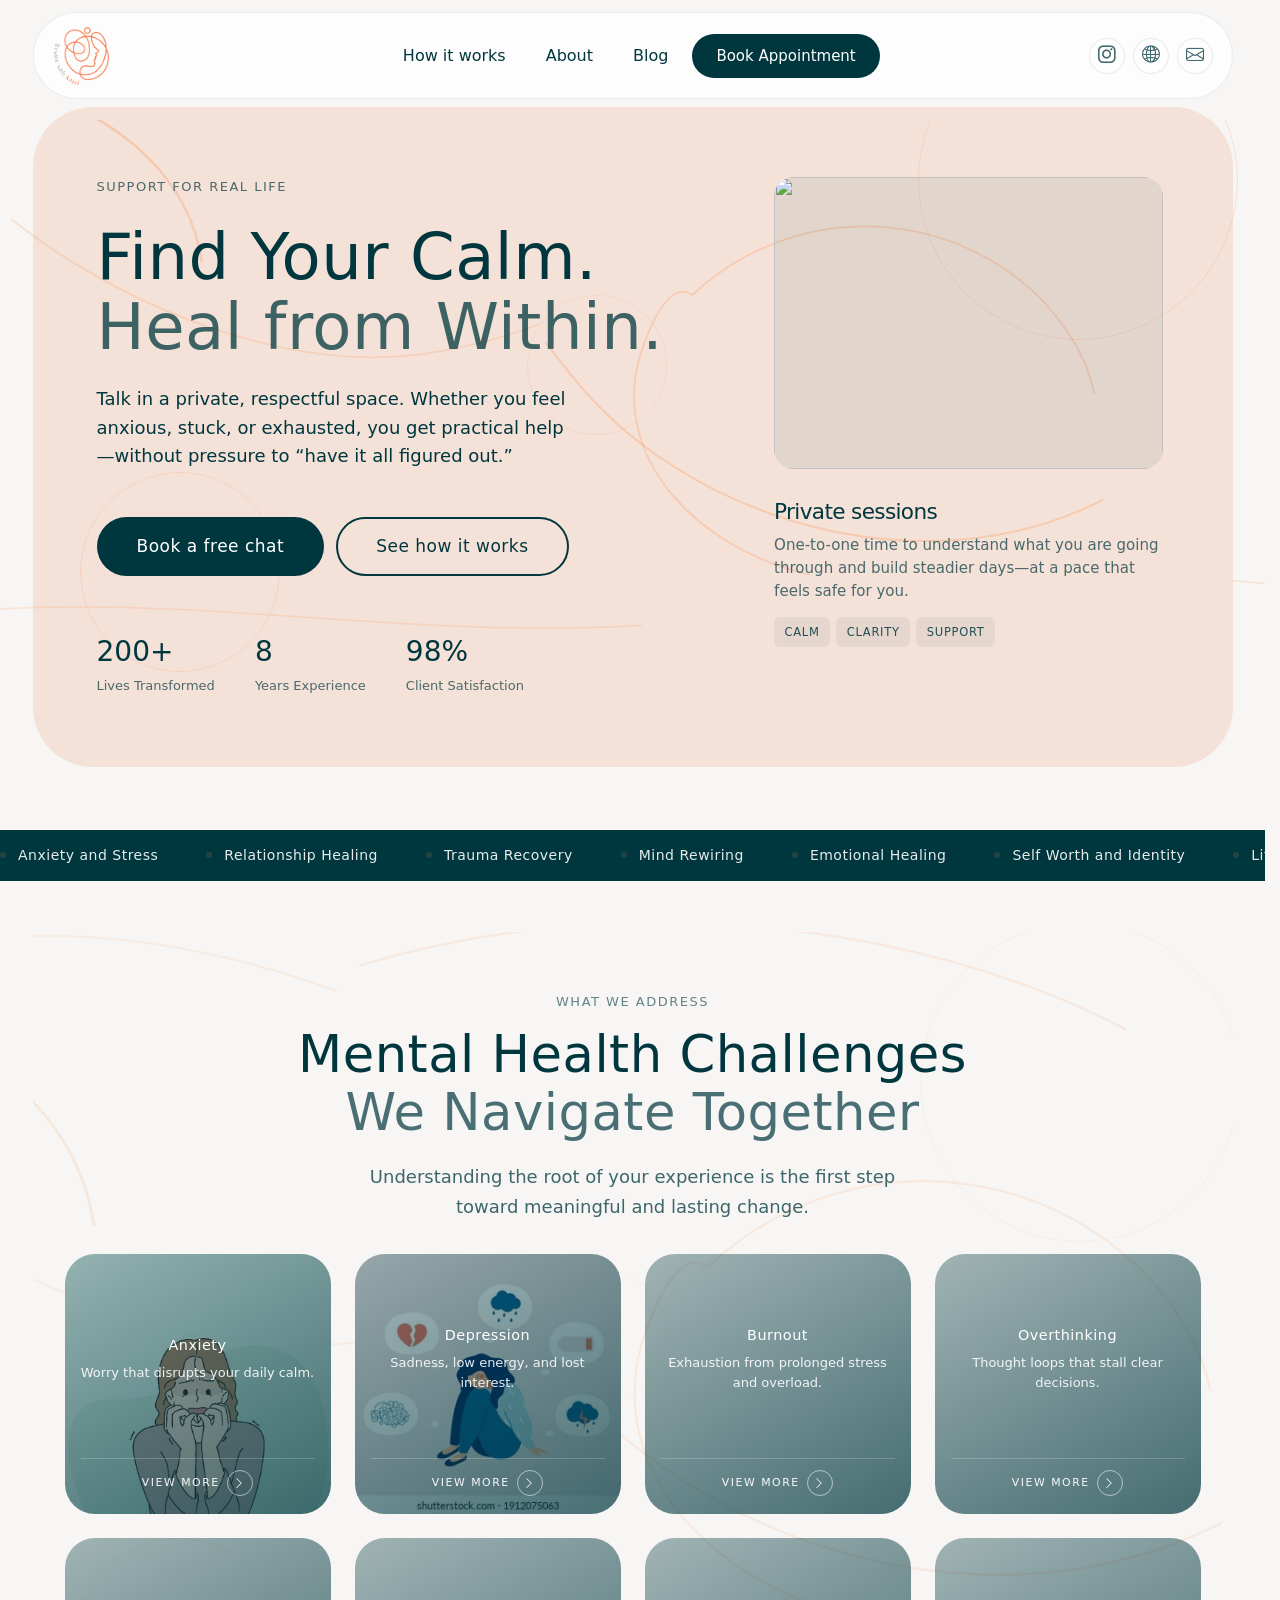
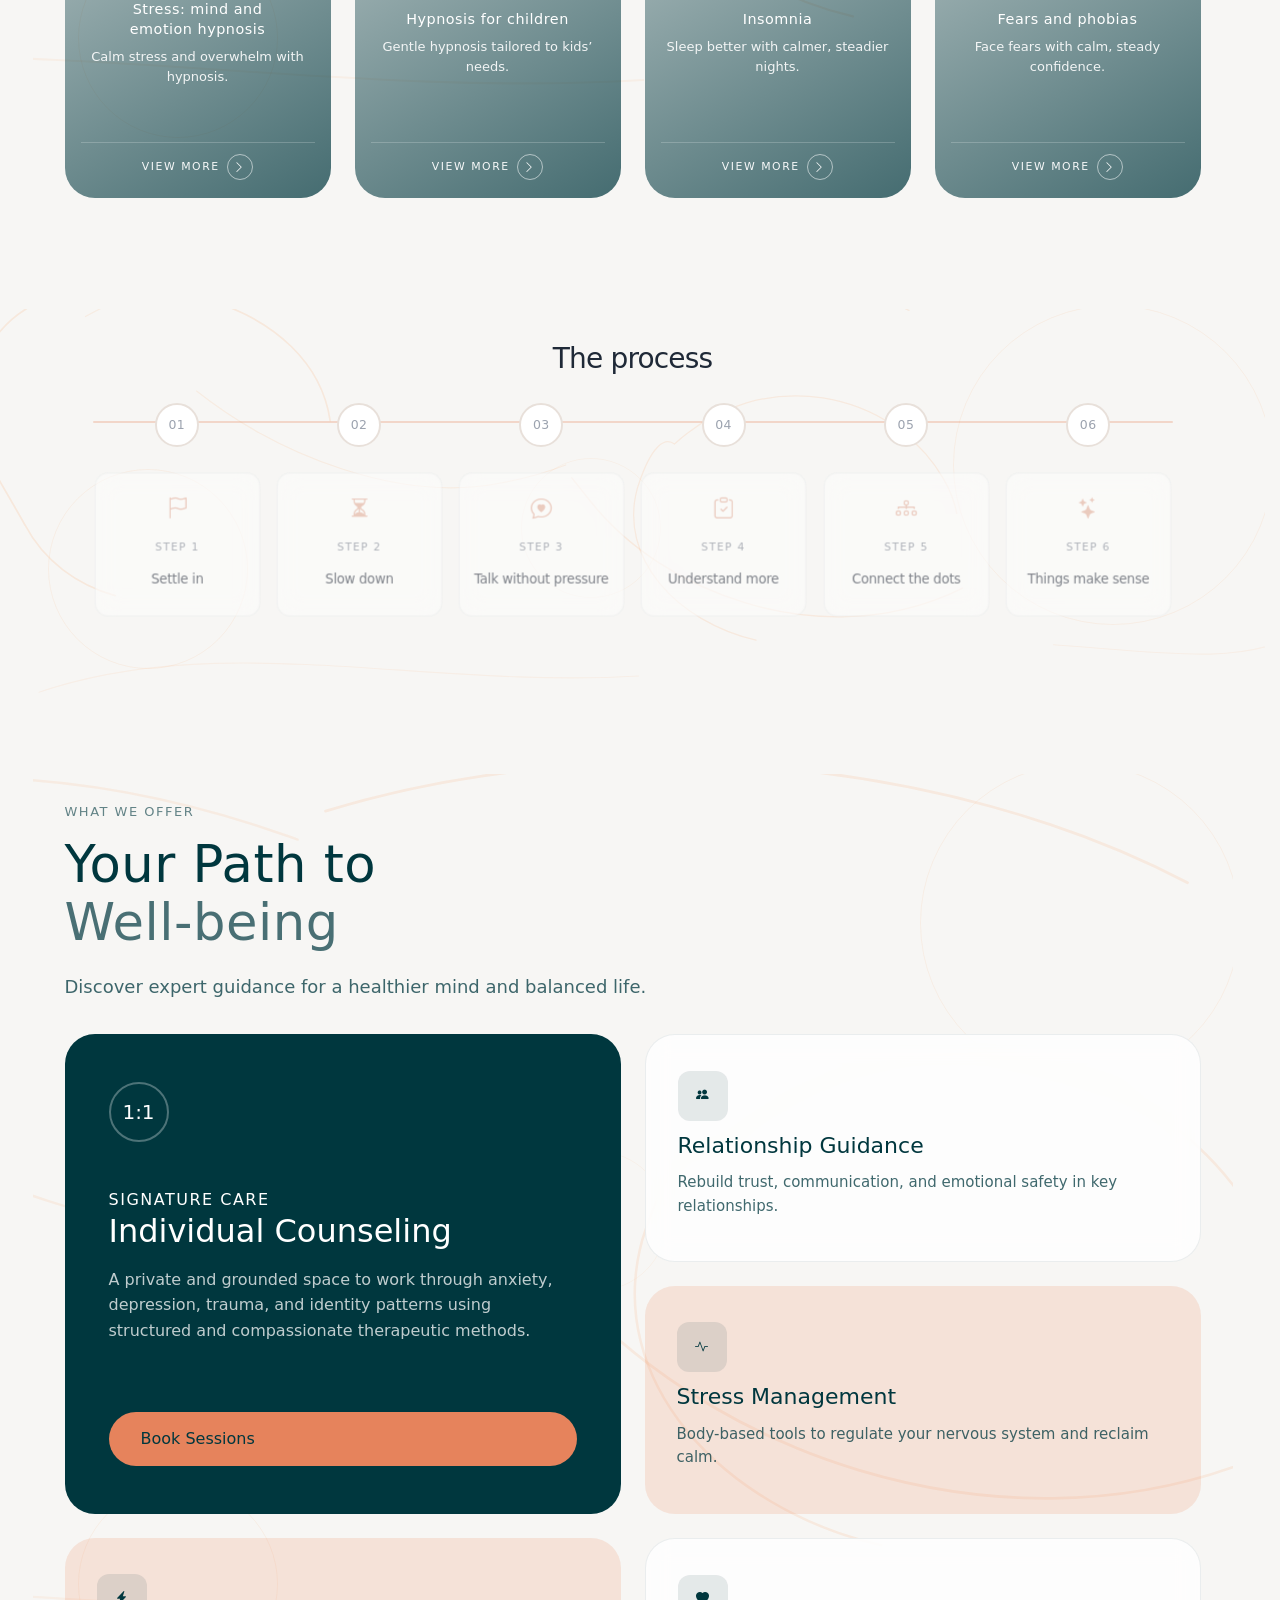
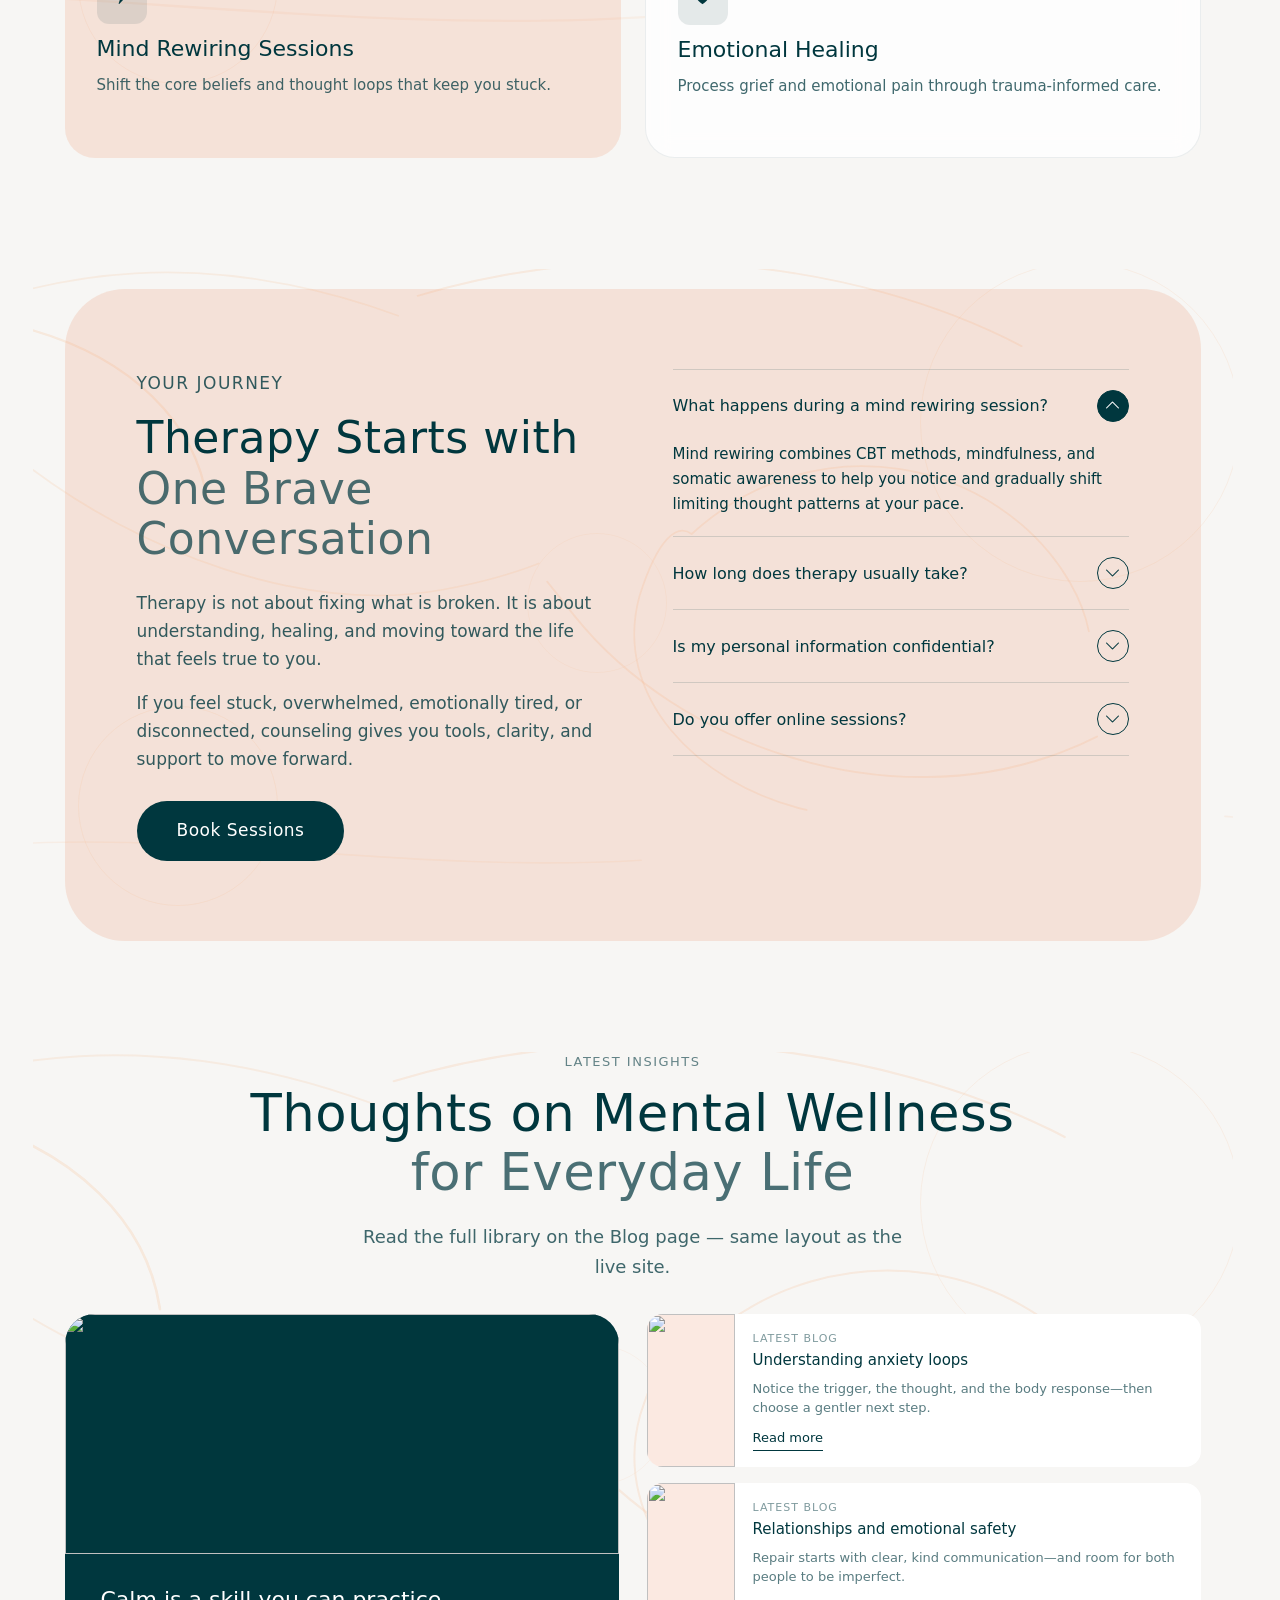
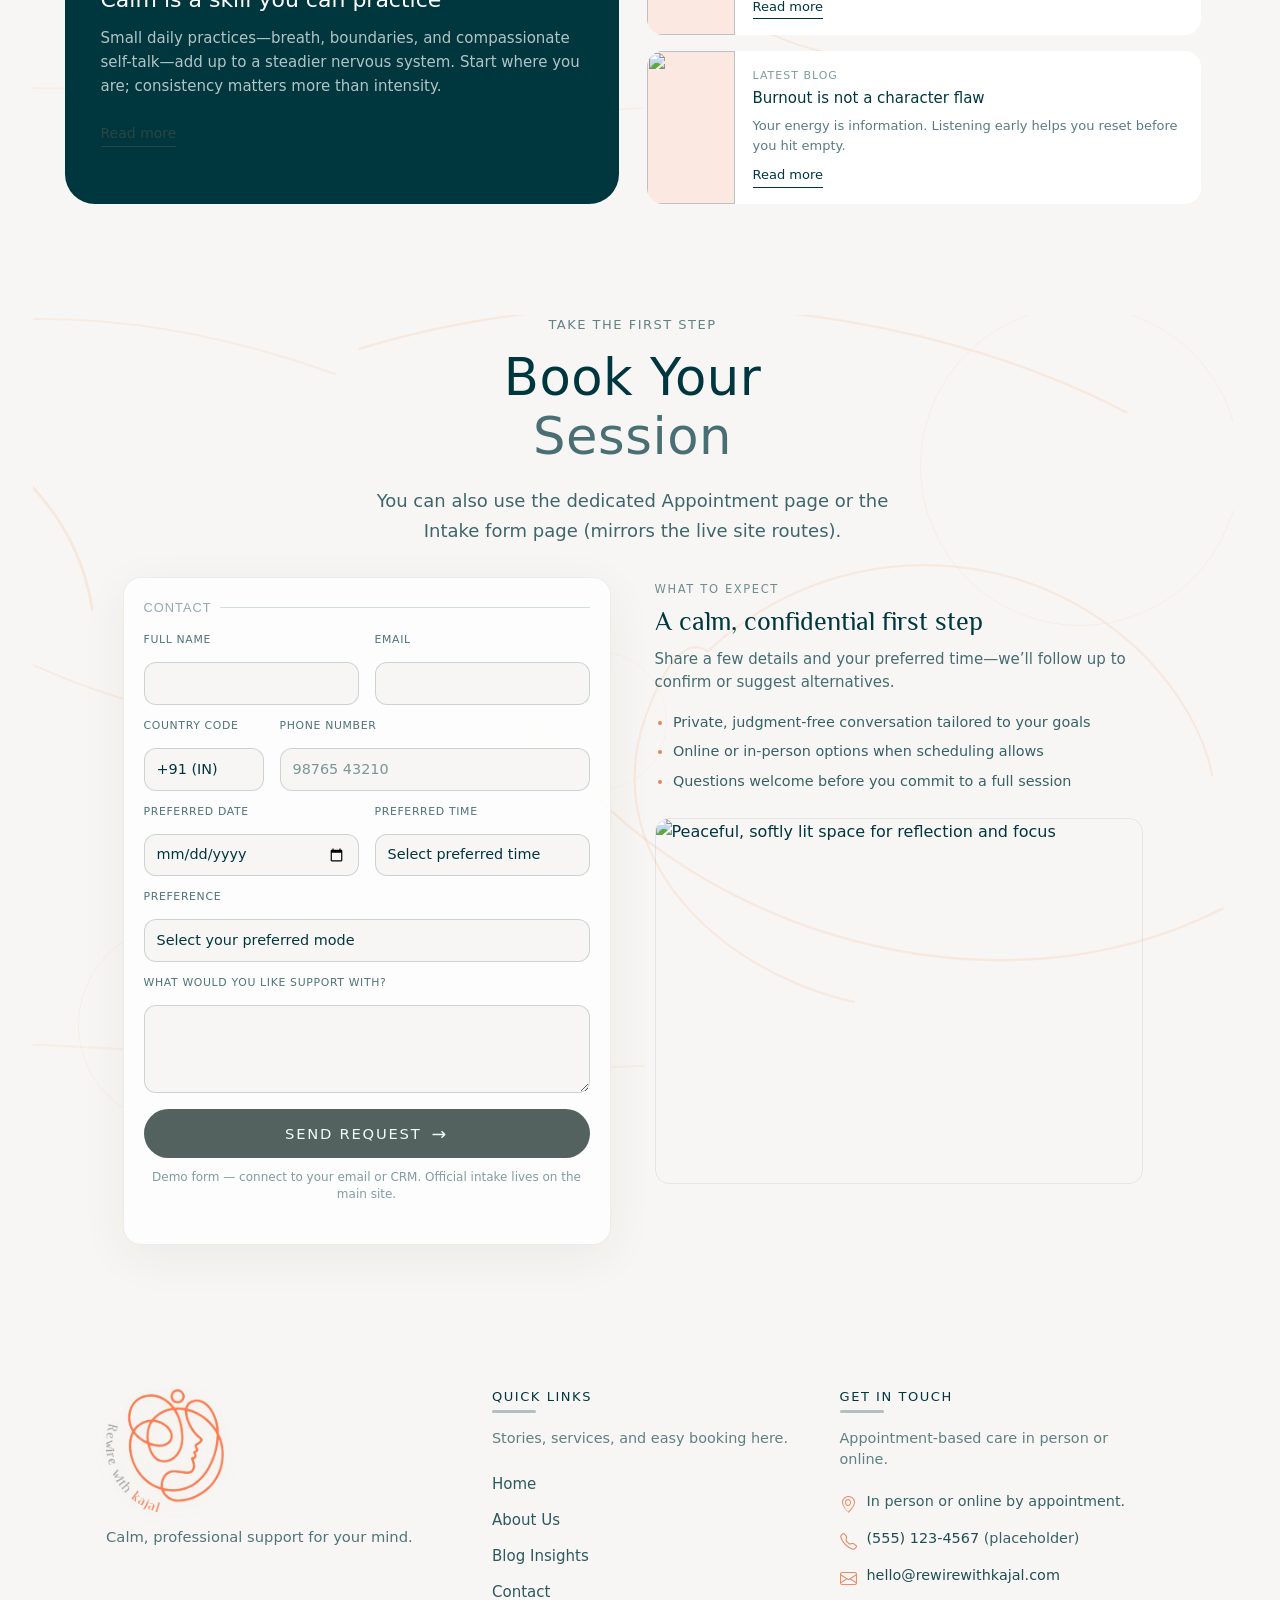
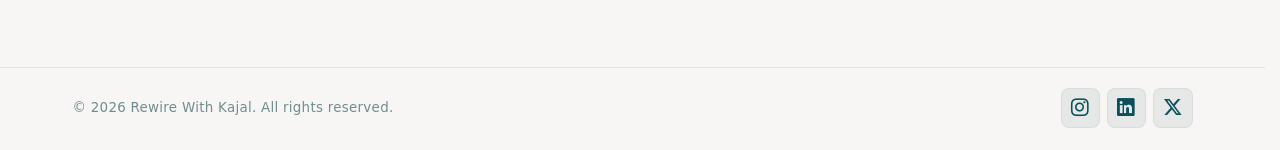
==== index.html @ f680a98c "feat: add comprehensive blog management system including file upload, image processing, and admin da" ====
<!DOCTYPE html>
<html lang="en">

<head>
  <meta charset="utf-8" />
  <meta name="viewport" content="width=device-width, initial-scale=1" />
  <meta name="referrer" content="no-referrer" />
  <meta name="description"
    content="Rewire With Kajal — friendly, private support for stress, worry, relationships, and life changes. No jargon: learn what happens in a session and book online." />
  <title>Rewire With Kajal — Calm, Clear Support for Your Mind</title>
  <link href="https://cdn.jsdelivr.net/npm/bootstrap@5.3.3/dist/css/bootstrap.min.css" rel="stylesheet"
    integrity="sha384-QWTKZyjpPEjISv5WaRU9OFeRpok6YctnYmDr5pNlyT2bRjXh0JMhjY6hW+ALEwIH" crossorigin="anonymous" />
  <link rel="stylesheet" href="https://cdn.jsdelivr.net/npm/bootstrap-icons@1.11.3/font/bootstrap-icons.min.css" />
  <!-- Full production styles from live build: css/main-from-app.css (see https://rewirewithkajal.vercel.app/) -->
  <link rel="stylesheet" href="css/main-from-app.css" />
  <link rel="stylesheet" href="css/site-overrides.css" />
  <link rel="icon" type="image/png" href="images/logo3.png" />
  <noscript>
    <style>
      .rw-reveal {
        opacity: 1 !important;
        transform: none !important;
      }
    </style>
  </noscript>
</head>

<body class="rw-site-bg-lines">
  <a class="skip-link" href="#main-content">Skip to main content</a>

  <main class="rw-home" id="main-content">
    <!-- ========== HERO — modern floating nav + creative slider ========== -->
    <div class="rw-hero rw-hero--creative" id="home">
      <div class="rw-hero-ambient" aria-hidden="true"></div>
      <div class="rw-site-line-art rw-site-line-art--hero" aria-hidden="true">
        <div class="rw-site-line-art__float">
          <svg class="rw-site-line-art__svg" xmlns="http://www.w3.org/2000/svg" viewBox="0 0 1200 520"
            preserveAspectRatio="xMidYMid slice" focusable="false">
            <defs>
              <linearGradient id="rw-hero-orange-grad" x1="0%" y1="0%" x2="100%" y2="100%">
                <stop offset="0%" stop-color="rgba(249, 115, 22, 0.16)" />
                <stop offset="45%" stop-color="rgba(249, 115, 22, 0.26)" />
                <stop offset="100%" stop-color="rgba(249, 115, 22, 0.12)" />
              </linearGradient>
            </defs>
            <path class="rw-site-line-art__path rw-site-line-art__path--1" fill="none"
              stroke="url(#rw-hero-orange-grad)" stroke-width="1.45" stroke-linecap="round" stroke-linejoin="round"
              d="M 32 168 C 32 78 118 42 228 72 C 338 102 372 196 308 278 C 244 360 118 348 76 268 C 48 218 32 198 32 168" />
            <path class="rw-site-line-art__path rw-site-line-art__path--2" fill="none" stroke="rgba(249, 115, 22, 0.22)"
              stroke-width="1.2" stroke-linecap="round" stroke-linejoin="round"
              d="M 468 52 C 612 8 792 36 892 118 C 992 200 968 292 862 332 C 756 372 628 328 564 248 C 508 178 468 128 468 52" />
            <path class="rw-site-line-art__path rw-site-line-art__path--3" fill="none" stroke="rgba(249, 115, 22, 0.18)"
              stroke-width="1.05" stroke-linecap="round" stroke-linejoin="round"
              d="M 128 88 C 268 12 396 28 528 96 C 652 158 592 212 484 232 C 388 250 268 198 196 128 C 158 92 138 82 128 88" />
            <path class="rw-site-line-art__path rw-site-line-art__path--4" fill="none" stroke="rgba(249, 115, 22, 0.2)"
              stroke-width="1.1" stroke-linecap="round" stroke-linejoin="round"
              d="M 636 198 C 712 128 824 152 868 228 C 912 304 836 372 748 372 C 660 372 584 308 604 236 C 616 198 628 192 636 198" />
            <path class="rw-site-line-art__path rw-site-line-art__path--5" fill="none" stroke="rgba(249, 115, 22, 0.15)"
              stroke-width="1" stroke-linecap="round" stroke-linejoin="round"
              d="M 88 412 C 276 348 484 432 712 384 C 928 338 1088 408 1168 364 C 1192 350 1196 346 1196 346" />
          </svg>
          <span class="rw-site-line-art__orb rw-site-line-art__orb--1"></span>
          <span class="rw-site-line-art__orb rw-site-line-art__orb--2"></span>
          <span class="rw-site-line-art__orb rw-site-line-art__orb--3"></span>
        </div>
      </div>

      <div class="home-hero-navbar-wrapper" id="site-nav">
        <div class="home-hero-navbar">
          <a class="hhn-logo" href="index.html" aria-label="Rewire With Kajal home">
            <img src="images/logo3.png" width="160" height="167" alt="Rewire With Kajal" />
          </a>
          <nav class="hhn-links d-none d-lg-flex align-items-center" aria-label="Primary">
            <a href="#plain-english">How it works</a>
            <a href="about.html">About</a>
            <a href="blogs.php">Blog</a>
            <a class="hhn-book-btn" href="appointment.html">Book Appointment</a>
          </nav>
          <div class="hhn-socials d-none d-lg-flex align-items-center">
            <a href="https://www.instagram.com/rewirewithkajal/" aria-label="Instagram" rel="noopener noreferrer"
              target="_blank"><i class="bi bi-instagram" aria-hidden="true"></i></a>
            <a href="index.html" aria-label="Home"><i class="bi bi-globe2" aria-hidden="true"></i></a>
            <a href="mailto:hello@rewirewithkajal.com" aria-label="Email"><i class="bi bi-envelope"
                aria-hidden="true"></i></a>
          </div>
          <button type="button" class="hhn-menu-toggle d-flex d-lg-none" aria-label="Open menu" aria-expanded="false"
            data-nav-toggle>
            <i class="bi bi-list" aria-hidden="true"></i>
          </button>
        </div>

      </div>

      <div class="rw-hero-panel" id="hero-panel">
        <!-- Slide 0 -->
        <div class="rw-hero-slide is-active" data-slide="0" aria-hidden="false">
          <div class="rw-hero-copy">
            <p class="rw-eyebrow">Support for real life</p>
            <h1>Find Your Calm.<span>Heal from Within.</span></h1>
            <p class="rw-hero-sub">
              Talk in a private, respectful space. Whether you feel anxious, stuck, or exhausted, you get practical
              help—without
              pressure to “have it all figured out.”
            </p>
            <div class="rw-hero-actions">
              <a class="rw-btn-solid" href="appointment.html">Book a free chat</a>
              <a class="rw-btn-outline" href="#plain-english">See how it works</a>
            </div>
            <div class="rw-hero-stats" aria-label="Practice highlights">
              <div>
                <div class="rw-stat-value">200+</div>
                <div class="rw-stat-label">Lives Transformed</div>
              </div>
              <div>
                <div class="rw-stat-value">8</div>
                <div class="rw-stat-label">Years Experience</div>
              </div>
              <div>
                <div class="rw-stat-value">98%</div>
                <div class="rw-stat-label">Client Satisfaction</div>
              </div>
            </div>
          </div>
          <div class="rw-hero-right">
            <div class="rw-hero-card">
              <div class="rw-card-visual" aria-hidden="true">
                <img src="https://images.unsplash.com/photo-1518241353330-0f7941c2d9b5?auto=format&fit=crop&w=800&q=80"
                  alt="" class="rw-card-image" width="800" height="600" loading="eager" decoding="async" />
              </div>
              <h3>Private sessions</h3>
              <p>One-to-one time to understand what you are going through and build steadier days—at a pace that feels
                safe for you.</p>
              <div class="rw-tag-row"><span>Calm</span><span>Clarity</span><span>Support</span></div>
            </div>
          </div>
        </div>
        <!-- Slide 1 -->
        <div class="rw-hero-slide" data-slide="1" aria-hidden="true">
          <div class="rw-hero-copy">
            <p class="rw-eyebrow">When life feels heavy</p>
            <h1>Reclaim Your<span>Peace of Mind.</span></h1>
            <p class="rw-hero-sub">
              You do not have to carry everything alone. We work step by step on stress, low mood, and the patterns that
              keep you
              tired or on edge.
            </p>
            <div class="rw-hero-actions">
              <a class="rw-btn-solid" href="appointment.html">Book a session</a>
              <a class="rw-btn-outline" href="blogs.php">Read simple articles</a>
            </div>
            <div class="rw-hero-stats" aria-label="Practice highlights">
              <div>
                <div class="rw-stat-value">200+</div>
                <div class="rw-stat-label">Lives Transformed</div>
              </div>
              <div>
                <div class="rw-stat-value">8</div>
                <div class="rw-stat-label">Years Experience</div>
              </div>
              <div>
                <div class="rw-stat-value">98%</div>
                <div class="rw-stat-label">Client Satisfaction</div>
              </div>
            </div>
          </div>
          <div class="rw-hero-right">
            <div class="rw-hero-card">
              <div class="rw-card-visual" aria-hidden="true">
                <img src="https://images.unsplash.com/photo-1499209974431-9dddcece7f88?auto=format&fit=crop&w=800&q=80"
                  alt="" class="rw-card-image" width="800" height="533" loading="lazy" decoding="async" />
              </div>
              <h3>Stress &amp; burnout</h3>
              <p>Learn boundaries, rest, and small habits so work and life stop draining you every day.</p>
              <div class="rw-tag-row"><span>Rest</span><span>Boundaries</span><span>Energy</span></div>
            </div>
          </div>
        </div>
        <!-- Slide 2 -->
        <div class="rw-hero-slide" data-slide="2" aria-hidden="true">
          <div class="rw-hero-copy">
            <p class="rw-eyebrow">Change &amp; relationships</p>
            <h1>Navigate Life’s<span>Transitions Safely.</span></h1>
            <p class="rw-hero-sub">
              Breakups, moves, family stress, or job changes can shake anyone. Get steady support while you adjust—not
              quick fixes,
              honest guidance.
            </p>
            <div class="rw-hero-actions">
              <a class="rw-btn-solid" href="appointment.html">Book a session</a>
              <a class="rw-btn-outline" href="about.html">Meet Kajal</a>
            </div>
            <div class="rw-hero-stats" aria-label="Practice highlights">
              <div>
                <div class="rw-stat-value">200+</div>
                <div class="rw-stat-label">Lives Transformed</div>
              </div>
              <div>
                <div class="rw-stat-value">8</div>
                <div class="rw-stat-label">Years Experience</div>
              </div>
              <div>
                <div class="rw-stat-value">98%</div>
                <div class="rw-stat-label">Client Satisfaction</div>
              </div>
            </div>
          </div>
          <div class="rw-hero-right">
            <div class="rw-hero-card">
              <div class="rw-card-visual" aria-hidden="true">
                <img src="https://images.unsplash.com/photo-1471180625745-944903837c22?auto=format&fit=crop&w=800&q=80"
                  alt="" class="rw-card-image" width="800" height="533" loading="lazy" decoding="async" />
              </div>
              <h3>Tools that fit you</h3>
              <p>We blend proven talk-based methods with body-aware exercises when helpful—always explained in words you
                understand.</p>
              <div class="rw-tag-row"><span>Tools</span><span>Trust</span><span>Care</span></div>
            </div>
          </div>
        </div>
      </div>
    </div>

    <!-- Ticker -->
    <div class="rw-ticker" aria-hidden="true">
      <div class="rw-ticker-track">
        <span class="rw-ticker-item"><span class="rw-dot"></span>Anxiety and Stress</span>
        <span class="rw-ticker-item"><span class="rw-dot"></span>Relationship Healing</span>
        <span class="rw-ticker-item"><span class="rw-dot"></span>Trauma Recovery</span>
        <span class="rw-ticker-item"><span class="rw-dot"></span>Mind Rewiring</span>
        <span class="rw-ticker-item"><span class="rw-dot"></span>Emotional Healing</span>
        <span class="rw-ticker-item"><span class="rw-dot"></span>Self Worth and Identity</span>
        <span class="rw-ticker-item"><span class="rw-dot"></span>Life Transitions</span>
        <span class="rw-ticker-item"><span class="rw-dot"></span>Anxiety and Stress</span>
        <span class="rw-ticker-item"><span class="rw-dot"></span>Relationship Healing</span>
        <span class="rw-ticker-item"><span class="rw-dot"></span>Trauma Recovery</span>
        <span class="rw-ticker-item"><span class="rw-dot"></span>Mind Rewiring</span>
        <span class="rw-ticker-item"><span class="rw-dot"></span>Emotional Healing</span>
        <span class="rw-ticker-item"><span class="rw-dot"></span>Self Worth and Identity</span>
        <span class="rw-ticker-item"><span class="rw-dot"></span>Life Transitions</span>
      </div>
    </div>

    <!-- Challenges -->
    <section class="rw-section rw-challenges rw-reveal rw-section--line-bg" aria-labelledby="ch-heading">
      <div class="rw-site-line-art rw-site-line-art--section" aria-hidden="true">
        <div class="rw-site-line-art__float">
          <svg class="rw-site-line-art__svg" xmlns="http://www.w3.org/2000/svg" viewBox="0 0 1200 520"
            preserveAspectRatio="xMidYMid slice" focusable="false">
            <path class="rw-site-line-art__path rw-site-line-art__path--1" fill="none" stroke="rgba(249, 115, 22, 0.22)"
              stroke-width="1.45" stroke-linecap="round" stroke-linejoin="round"
              d="M 32 168 C 32 78 118 42 228 72 C 338 102 372 196 308 278 C 244 360 118 348 76 268 C 48 218 32 198 32 168" />
            <path class="rw-site-line-art__path rw-site-line-art__path--2" fill="none" stroke="rgba(249, 115, 22, 0.2)"
              stroke-width="1.2" stroke-linecap="round" stroke-linejoin="round"
              d="M 468 52 C 612 8 792 36 892 118 C 992 200 968 292 862 332 C 756 372 628 328 564 248 C 508 178 468 128 468 52" />
            <path class="rw-site-line-art__path rw-site-line-art__path--3" fill="none" stroke="rgba(249, 115, 22, 0.18)"
              stroke-width="1.05" stroke-linecap="round" stroke-linejoin="round"
              d="M 128 88 C 268 12 396 28 528 96 C 652 158 592 212 484 232 C 388 250 268 198 196 128 C 158 92 138 82 128 88" />
            <path class="rw-site-line-art__path rw-site-line-art__path--4" fill="none" stroke="rgba(249, 115, 22, 0.2)"
              stroke-width="1.1" stroke-linecap="round" stroke-linejoin="round"
              d="M 636 198 C 712 128 824 152 868 228 C 912 304 836 372 748 372 C 660 372 584 308 604 236 C 616 198 628 192 636 198" />
            <path class="rw-site-line-art__path rw-site-line-art__path--5" fill="none" stroke="rgba(249, 115, 22, 0.15)"
              stroke-width="1" stroke-linecap="round" stroke-linejoin="round"
              d="M 88 412 C 276 348 484 432 712 384 C 928 338 1088 408 1168 364 C 1192 350 1196 346 1196 346" />
          </svg>
          <span class="rw-site-line-art__orb rw-site-line-art__orb--1"></span>
          <span class="rw-site-line-art__orb rw-site-line-art__orb--2"></span>
          <span class="rw-site-line-art__orb rw-site-line-art__orb--3"></span>
        </div>
      </div>
      <header class="rw-section-head rw-center">
        <p class="rw-kicker">What We Address</p>
        <h2 id="ch-heading">Mental Health Challenges<span>We Navigate Together</span></h2>
        <p class="rw-section-desc">
          Understanding the root of your experience is the first step toward meaningful and lasting change.
        </p>
      </header>
      <div class="rw-challenge-grid rw-challenge-grid--tiles">
        <!-- Classic mental health (illustration-style references) -->
        <article class="rw-challenge-card" style="
              background-image: linear-gradient(150deg, rgba(0, 55, 62, 0.35), rgba(0, 55, 62, 0.72)),
                url(images/challenge-anxiety.jpg);
            ">
          <div class="rw-challenge-card__body">
            <h3>Anxiety</h3>
            <p class="rw-challenge-card__blurb">Worry that disrupts your daily calm.</p>
          </div>
          <a class="rw-challenge-card__cta" href="appointment.html">View more<span class="rw-challenge-card__cta-icon"
              aria-hidden="true"><i class="bi bi-chevron-right"></i></span></a>
        </article>
        <article class="rw-challenge-card" style="
              background-image: linear-gradient(150deg, rgba(0, 55, 62, 0.35), rgba(0, 55, 62, 0.72)),
                url(images/challenge-depression.jpg);
            ">
          <div class="rw-challenge-card__body">
            <h3>Depression</h3>
            <p class="rw-challenge-card__blurb">Sadness, low energy, and lost interest.</p>
          </div>
          <a class="rw-challenge-card__cta" href="appointment.html">View more<span class="rw-challenge-card__cta-icon"
              aria-hidden="true"><i class="bi bi-chevron-right"></i></span></a>
        </article>
        <article class="rw-challenge-card" style="
              background-image: linear-gradient(150deg, rgba(0, 55, 62, 0.35), rgba(0, 55, 62, 0.72)),
                url(https://www.darlingdowns.health.qld.gov.au/__data/assets/image/0014/105161/20211122-burnout-864x486px.jpg);
            ">
          <div class="rw-challenge-card__body">
            <h3>Burnout</h3>
            <p class="rw-challenge-card__blurb">Exhaustion from prolonged stress and overload.</p>
          </div>
          <a class="rw-challenge-card__cta" href="appointment.html">View more<span class="rw-challenge-card__cta-icon"
              aria-hidden="true"><i class="bi bi-chevron-right"></i></span></a>
        </article>
        <article class="rw-challenge-card" style="
              background-image: linear-gradient(150deg, rgba(0, 55, 62, 0.35), rgba(0, 55, 62, 0.72)),
                url(https://cdn.powerofpositivity.com/wp-content/uploads/2022/08/Psychologist-Explains-Eight-Habits-to-Stop-Overthinking.jpg);
            ">
          <div class="rw-challenge-card__body">
            <h3>Overthinking</h3>
            <p class="rw-challenge-card__blurb">Thought loops that stall clear decisions.</p>
          </div>
          <a class="rw-challenge-card__cta" href="appointment.html">View more<span class="rw-challenge-card__cta-icon"
              aria-hidden="true"><i class="bi bi-chevron-right"></i></span></a>
        </article>
        <!-- Service tiles -->
        <article class="rw-challenge-card" style="
              background-image: linear-gradient(150deg, rgba(0, 55, 62, 0.35), rgba(0, 55, 62, 0.72)),
                url(https://images.unsplash.com/photo-1506126613408-eca07ce68773?auto=format&fit=crop&w=1200&q=80);
            ">
          <div class="rw-challenge-card__body">
            <h3>Stress: mind and emotion hypnosis</h3>
            <p class="rw-challenge-card__blurb">Calm stress and overwhelm with hypnosis.</p>
          </div>
          <a class="rw-challenge-card__cta" href="appointment.html">View more<span class="rw-challenge-card__cta-icon"
              aria-hidden="true"><i class="bi bi-chevron-right"></i></span></a>
        </article>
        <article class="rw-challenge-card" style="
              background-image: linear-gradient(150deg, rgba(0, 55, 62, 0.35), rgba(0, 55, 62, 0.72)),
                url(https://images.unsplash.com/photo-1503454537195-1dcabb73ffb9?auto=format&fit=crop&w=1200&q=80);
            ">
          <div class="rw-challenge-card__body">
            <h3>Hypnosis for children</h3>
            <p class="rw-challenge-card__blurb">Gentle hypnosis tailored to kids’ needs.</p>
          </div>
          <a class="rw-challenge-card__cta" href="appointment.html">View more<span class="rw-challenge-card__cta-icon"
              aria-hidden="true"><i class="bi bi-chevron-right"></i></span></a>
        </article>
        <article class="rw-challenge-card" style="
              background-image: linear-gradient(150deg, rgba(0, 55, 62, 0.35), rgba(0, 55, 62, 0.72)),
                url(https://images.unsplash.com/photo-1541781774459-bb2af2f05b55?auto=format&fit=crop&w=1200&q=80);
            ">
          <div class="rw-challenge-card__body">
            <h3>Insomnia</h3>
            <p class="rw-challenge-card__blurb">Sleep better with calmer, steadier nights.</p>
          </div>
          <a class="rw-challenge-card__cta" href="appointment.html">View more<span class="rw-challenge-card__cta-icon"
              aria-hidden="true"><i class="bi bi-chevron-right"></i></span></a>
        </article>
        <article class="rw-challenge-card" style="
              background-image: linear-gradient(150deg, rgba(0, 55, 62, 0.35), rgba(0, 55, 62, 0.72)),
                url(https://images.unsplash.com/photo-1518241353330-0f7941c2d9b5?auto=format&fit=crop&w=1200&q=80);
            ">
          <div class="rw-challenge-card__body">
            <h3>Fears and phobias</h3>
            <p class="rw-challenge-card__blurb">Face fears with calm, steady confidence.</p>
          </div>
          <a class="rw-challenge-card__cta" href="appointment.html">View more<span class="rw-challenge-card__cta-icon"
              aria-hidden="true"><i class="bi bi-chevron-right"></i></span></a>
        </article>
      </div>
    </section>

    <!-- Process: tall pin + sticky panel so all steps complete while UI stays on screen -->
    <div class="rw-process-pin rw-section--line-bg" id="plain-english">
      <div class="rw-site-line-art rw-site-line-art--section" aria-hidden="true">
        <div class="rw-site-line-art__float">
          <svg class="rw-site-line-art__svg" xmlns="http://www.w3.org/2000/svg" viewBox="0 0 1200 520"
            preserveAspectRatio="xMidYMid slice" focusable="false">
            <path class="rw-site-line-art__path rw-site-line-art__path--1" fill="none" stroke="rgba(249, 115, 22, 0.22)"
              stroke-width="1.45" stroke-linecap="round" stroke-linejoin="round"
              d="M 32 168 C 32 78 118 42 228 72 C 338 102 372 196 308 278 C 244 360 118 348 76 268 C 48 218 32 198 32 168" />
            <path class="rw-site-line-art__path rw-site-line-art__path--2" fill="none" stroke="rgba(249, 115, 22, 0.2)"
              stroke-width="1.2" stroke-linecap="round" stroke-linejoin="round"
              d="M 468 52 C 612 8 792 36 892 118 C 992 200 968 292 862 332 C 756 372 628 328 564 248 C 508 178 468 128 468 52" />
            <path class="rw-site-line-art__path rw-site-line-art__path--3" fill="none" stroke="rgba(249, 115, 22, 0.18)"
              stroke-width="1.05" stroke-linecap="round" stroke-linejoin="round"
              d="M 128 88 C 268 12 396 28 528 96 C 652 158 592 212 484 232 C 388 250 268 198 196 128 C 158 92 138 82 128 88" />
            <path class="rw-site-line-art__path rw-site-line-art__path--4" fill="none" stroke="rgba(249, 115, 22, 0.2)"
              stroke-width="1.1" stroke-linecap="round" stroke-linejoin="round"
              d="M 636 198 C 712 128 824 152 868 228 C 912 304 836 372 748 372 C 660 372 584 308 604 236 C 616 198 628 192 636 198" />
            <path class="rw-site-line-art__path rw-site-line-art__path--5" fill="none" stroke="rgba(249, 115, 22, 0.15)"
              stroke-width="1" stroke-linecap="round" stroke-linejoin="round"
              d="M 88 412 C 276 348 484 432 712 384 C 928 338 1088 408 1168 364 C 1192 350 1196 346 1196 346" />
          </svg>
          <span class="rw-site-line-art__orb rw-site-line-art__orb--1"></span>
          <span class="rw-site-line-art__orb rw-site-line-art__orb--2"></span>
          <span class="rw-site-line-art__orb rw-site-line-art__orb--3"></span>
        </div>
      </div>
      <section class="rw-process-sticky rw-section rw-process-steps rw-reveal is-visible" id="process-section"
        aria-labelledby="process-heading">
        <div class="rw-process-light">
          <div class="rw-process-light__inner">
            <header class="rw-process-top">
              <h2 id="process-heading">The process</h2>
            </header>
            <div class="rw-process-flow">
              <div class="rw-process-columns" role="list">
                <div class="rw-process-col" role="listitem" data-process-step>
                  <div class="rw-process-col__node" aria-hidden="true">
                    <span class="rw-process-node__circle">
                      <span class="rw-process-node__label">01</span>
                      <i class="bi bi-check-lg rw-process-node__check" aria-hidden="true"></i>
                    </span>
                  </div>
                  <article class="rw-process-card">
                    <div class="rw-process-card__icon" aria-hidden="true"><i class="bi bi-flag"></i></div>
                    <p class="rw-process-card__label">Step 1</p>
                    <h3 class="rw-process-card__title">Settle in</h3>
                  </article>
                </div>
                <div class="rw-process-col" role="listitem" data-process-step>
                  <div class="rw-process-col__node" aria-hidden="true">
                    <span class="rw-process-node__circle">
                      <span class="rw-process-node__label">02</span>
                      <i class="bi bi-check-lg rw-process-node__check" aria-hidden="true"></i>
                    </span>
                  </div>
                  <article class="rw-process-card">
                    <div class="rw-process-card__icon" aria-hidden="true"><i class="bi bi-hourglass-split"></i></div>
                    <p class="rw-process-card__label">Step 2</p>
                    <h3 class="rw-process-card__title">Slow down</h3>
                  </article>
                </div>
                <div class="rw-process-col" role="listitem" data-process-step>
                  <div class="rw-process-col__node" aria-hidden="true">
                    <span class="rw-process-node__circle">
                      <span class="rw-process-node__label">03</span>
                      <i class="bi bi-check-lg rw-process-node__check" aria-hidden="true"></i>
                    </span>
                  </div>
                  <article class="rw-process-card">
                    <div class="rw-process-card__icon" aria-hidden="true"><i class="bi bi-chat-heart"></i></div>
                    <p class="rw-process-card__label">Step 3</p>
                    <h3 class="rw-process-card__title">Talk without pressure</h3>
                  </article>
                </div>
                <div class="rw-process-col" role="listitem" data-process-step>
                  <div class="rw-process-col__node" aria-hidden="true">
                    <span class="rw-process-node__circle">
                      <span class="rw-process-node__label">04</span>
                      <i class="bi bi-check-lg rw-process-node__check" aria-hidden="true"></i>
                    </span>
                  </div>
                  <article class="rw-process-card">
                    <div class="rw-process-card__icon" aria-hidden="true"><i class="bi bi-clipboard-check"></i></div>
                    <p class="rw-process-card__label">Step 4</p>
                    <h3 class="rw-process-card__title">Understand more</h3>
                  </article>
                </div>
                <div class="rw-process-col" role="listitem" data-process-step>
                  <div class="rw-process-col__node" aria-hidden="true">
                    <span class="rw-process-node__circle">
                      <span class="rw-process-node__label">05</span>
                      <i class="bi bi-check-lg rw-process-node__check" aria-hidden="true"></i>
                    </span>
                  </div>
                  <article class="rw-process-card">
                    <div class="rw-process-card__icon" aria-hidden="true"><i class="bi bi-diagram-3"></i></div>
                    <p class="rw-process-card__label">Step 5</p>
                    <h3 class="rw-process-card__title">Connect the dots</h3>
                  </article>
                </div>
                <div class="rw-process-col" role="listitem" data-process-step>
                  <div class="rw-process-col__node" aria-hidden="true">
                    <span class="rw-process-node__circle">
                      <span class="rw-process-node__label">06</span>
                      <i class="bi bi-check-lg rw-process-node__check" aria-hidden="true"></i>
                    </span>
                  </div>
                  <article class="rw-process-card">
                    <div class="rw-process-card__icon" aria-hidden="true"><i class="bi bi-stars"></i></div>
                    <p class="rw-process-card__label">Step 6</p>
                    <h3 class="rw-process-card__title">Things make sense</h3>
                  </article>
                </div>
              </div>
            </div>
          </div>
        </div>
      </section>
    </div>

    <!-- Services -->
    <section class="rw-section rw-services rw-reveal rw-section--line-bg" aria-labelledby="svc-heading">
      <div class="rw-site-line-art rw-site-line-art--section" aria-hidden="true">
        <div class="rw-site-line-art__float">
          <svg class="rw-site-line-art__svg" xmlns="http://www.w3.org/2000/svg" viewBox="0 0 1200 520"
            preserveAspectRatio="xMidYMid slice" focusable="false">
            <path class="rw-site-line-art__path rw-site-line-art__path--1" fill="none" stroke="rgba(249, 115, 22, 0.22)"
              stroke-width="1.45" stroke-linecap="round" stroke-linejoin="round"
              d="M 32 168 C 32 78 118 42 228 72 C 338 102 372 196 308 278 C 244 360 118 348 76 268 C 48 218 32 198 32 168" />
            <path class="rw-site-line-art__path rw-site-line-art__path--2" fill="none" stroke="rgba(249, 115, 22, 0.2)"
              stroke-width="1.2" stroke-linecap="round" stroke-linejoin="round"
              d="M 468 52 C 612 8 792 36 892 118 C 992 200 968 292 862 332 C 756 372 628 328 564 248 C 508 178 468 128 468 52" />
            <path class="rw-site-line-art__path rw-site-line-art__path--3" fill="none" stroke="rgba(249, 115, 22, 0.18)"
              stroke-width="1.05" stroke-linecap="round" stroke-linejoin="round"
              d="M 128 88 C 268 12 396 28 528 96 C 652 158 592 212 484 232 C 388 250 268 198 196 128 C 158 92 138 82 128 88" />
            <path class="rw-site-line-art__path rw-site-line-art__path--4" fill="none" stroke="rgba(249, 115, 22, 0.2)"
              stroke-width="1.1" stroke-linecap="round" stroke-linejoin="round"
              d="M 636 198 C 712 128 824 152 868 228 C 912 304 836 372 748 372 C 660 372 584 308 604 236 C 616 198 628 192 636 198" />
            <path class="rw-site-line-art__path rw-site-line-art__path--5" fill="none" stroke="rgba(249, 115, 22, 0.15)"
              stroke-width="1" stroke-linecap="round" stroke-linejoin="round"
              d="M 88 412 C 276 348 484 432 712 384 C 928 338 1088 408 1168 364 C 1192 350 1196 346 1196 346" />
          </svg>
          <span class="rw-site-line-art__orb rw-site-line-art__orb--1"></span>
          <span class="rw-site-line-art__orb rw-site-line-art__orb--2"></span>
          <span class="rw-site-line-art__orb rw-site-line-art__orb--3"></span>
        </div>
      </div>
      <header class="rw-section-head">
        <p class="rw-kicker">What We Offer</p>
        <h2 id="svc-heading">Your Path to<span>Well-being</span></h2>
        <p class="rw-section-desc">Discover expert guidance for a healthier mind and balanced life.</p>
      </header>
      <div class="rw-services-grid">
        <article class="rw-service-featured">
          <div class="rw-featured-badge" aria-hidden="true">1:1</div>
          <div>
            <p class="rw-kicker" style="color: white;">Signature Care</p>
            <h3>Individual Counseling</h3>
            <p>
              A private and grounded space to work through anxiety, depression, trauma, and identity patterns using
              structured and
              compassionate therapeutic methods.
            </p>
          </div>
          <a class="rw-btn-featured" href="appointment.html">Book Sessions</a>
        </article>
        <article class="rw-service-card rw-service-card-white">
          <div class="rw-service-icon" aria-hidden="true"><i class="bi bi-people-fill"></i></div>
          <h4>Relationship Guidance</h4>
          <p>Rebuild trust, communication, and emotional safety in key relationships.</p>
        </article>
        <article class="rw-service-card rw-service-card-peach">
          <div class="rw-service-icon" aria-hidden="true"><i class="bi bi-activity"></i></div>
          <h4>Stress Management</h4>
          <p>Body-based tools to regulate your nervous system and reclaim calm.</p>
        </article>
        <article class="rw-service-card rw-service-card-sand">
          <div class="rw-service-icon" aria-hidden="true"><i class="bi bi-lightning-charge-fill"></i></div>
          <h4>Mind Rewiring Sessions</h4>
          <p>Shift the core beliefs and thought loops that keep you stuck.</p>
        </article>
        <article class="rw-service-card rw-service-card-white">
          <div class="rw-service-icon" aria-hidden="true"><i class="bi bi-heart-fill"></i></div>
          <h4>Emotional Healing</h4>
          <p>Process grief and emotional pain through trauma-informed care.</p>
        </article>
      </div>
    </section>

    <!-- Journey + FAQ -->
    <section class="rw-section rw-reveal rw-section--line-bg" aria-labelledby="journey-heading">
      <div class="rw-site-line-art rw-site-line-art--section" aria-hidden="true">
        <div class="rw-site-line-art__float">
          <svg class="rw-site-line-art__svg" xmlns="http://www.w3.org/2000/svg" viewBox="0 0 1200 520"
            preserveAspectRatio="xMidYMid slice" focusable="false">
            <path class="rw-site-line-art__path rw-site-line-art__path--1" fill="none" stroke="rgba(249, 115, 22, 0.22)"
              stroke-width="1.45" stroke-linecap="round" stroke-linejoin="round"
              d="M 32 168 C 32 78 118 42 228 72 C 338 102 372 196 308 278 C 244 360 118 348 76 268 C 48 218 32 198 32 168" />
            <path class="rw-site-line-art__path rw-site-line-art__path--2" fill="none" stroke="rgba(249, 115, 22, 0.2)"
              stroke-width="1.2" stroke-linecap="round" stroke-linejoin="round"
              d="M 468 52 C 612 8 792 36 892 118 C 992 200 968 292 862 332 C 756 372 628 328 564 248 C 508 178 468 128 468 52" />
            <path class="rw-site-line-art__path rw-site-line-art__path--3" fill="none" stroke="rgba(249, 115, 22, 0.18)"
              stroke-width="1.05" stroke-linecap="round" stroke-linejoin="round"
              d="M 128 88 C 268 12 396 28 528 96 C 652 158 592 212 484 232 C 388 250 268 198 196 128 C 158 92 138 82 128 88" />
            <path class="rw-site-line-art__path rw-site-line-art__path--4" fill="none" stroke="rgba(249, 115, 22, 0.2)"
              stroke-width="1.1" stroke-linecap="round" stroke-linejoin="round"
              d="M 636 198 C 712 128 824 152 868 228 C 912 304 836 372 748 372 C 660 372 584 308 604 236 C 616 198 628 192 636 198" />
            <path class="rw-site-line-art__path rw-site-line-art__path--5" fill="none" stroke="rgba(249, 115, 22, 0.15)"
              stroke-width="1" stroke-linecap="round" stroke-linejoin="round"
              d="M 88 412 C 276 348 484 432 712 384 C 928 338 1088 408 1168 364 C 1192 350 1196 346 1196 346" />
          </svg>
          <span class="rw-site-line-art__orb rw-site-line-art__orb--1"></span>
          <span class="rw-site-line-art__orb rw-site-line-art__orb--2"></span>
          <span class="rw-site-line-art__orb rw-site-line-art__orb--3"></span>
        </div>
      </div>
      <div class="rw-journey-wrap">
        <div class="rw-journey-copy">
          <p class="rw-kicker">Your Journey</p>
          <h2 id="journey-heading">Therapy Starts with<span>One Brave Conversation</span></h2>
          <p>
            Therapy is not about fixing what is broken. It is about understanding, healing, and moving toward the life
            that feels
            true to you.
          </p>
          <p>
            If you feel stuck, overwhelmed, emotionally tired, or disconnected, counseling gives you tools, clarity, and
            support to
            move forward.
          </p>
          <a class="rw-btn-dark" href="appointment.html">Book Sessions</a>
        </div>
        <div class="rw-faq-list" id="faq-list">
          <article class="rw-faq-item open">
            <button type="button" class="rw-faq-question" aria-expanded="true" data-faq-btn>
              <span>What happens during a mind rewiring session?</span>
              <span class="rw-faq-toggle" aria-hidden="true"><i class="bi bi-chevron-up"></i></span>
            </button>
            <div class="rw-faq-answer">
              Mind rewiring combines CBT methods, mindfulness, and somatic awareness to help you notice and gradually
              shift limiting
              thought patterns at your pace.
            </div>
          </article>
          <article class="rw-faq-item">
            <button type="button" class="rw-faq-question" aria-expanded="false" data-faq-btn>
              <span>How long does therapy usually take?</span>
              <span class="rw-faq-toggle" aria-hidden="true"><i class="bi bi-chevron-down"></i></span>
            </button>
            <div class="rw-faq-answer">
              The timeline is different for everyone. Some clients feel meaningful change in 6 to 8 sessions, while
              others choose longer
              support based on their goals.
            </div>
          </article>
          <article class="rw-faq-item">
            <button type="button" class="rw-faq-question" aria-expanded="false" data-faq-btn>
              <span>Is my personal information confidential?</span>
              <span class="rw-faq-toggle" aria-hidden="true"><i class="bi bi-chevron-down"></i></span>
            </button>
            <div class="rw-faq-answer">
              Yes. Your sessions and information are handled with strict confidentiality and professional ethics, except
              in situations
              of immediate safety risk.
            </div>
          </article>
          <article class="rw-faq-item">
            <button type="button" class="rw-faq-question" aria-expanded="false" data-faq-btn>
              <span>Do you offer online sessions?</span>
              <span class="rw-faq-toggle" aria-hidden="true"><i class="bi bi-chevron-down"></i></span>
            </button>
            <div class="rw-faq-answer">
              Yes. Online and in-person sessions are available in Gujarati, English and Hindi, depending on your comfort
              and schedule.
            </div>
          </article>
        </div>
      </div>
    </section>

    <!-- Insights / blogs preview -->
    <section class="rw-section rw-insights-section rw-reveal rw-section--line-bg" id="insights"
      aria-labelledby="insights-heading">
      <div class="rw-site-line-art rw-site-line-art--section" aria-hidden="true">
        <div class="rw-site-line-art__float">
          <svg class="rw-site-line-art__svg" xmlns="http://www.w3.org/2000/svg" viewBox="0 0 1200 520"
            preserveAspectRatio="xMidYMid slice" focusable="false">
            <path class="rw-site-line-art__path rw-site-line-art__path--1" fill="none" stroke="rgba(249, 115, 22, 0.22)"
              stroke-width="1.45" stroke-linecap="round" stroke-linejoin="round"
              d="M 32 168 C 32 78 118 42 228 72 C 338 102 372 196 308 278 C 244 360 118 348 76 268 C 48 218 32 198 32 168" />
            <path class="rw-site-line-art__path rw-site-line-art__path--2" fill="none" stroke="rgba(249, 115, 22, 0.2)"
              stroke-width="1.2" stroke-linecap="round" stroke-linejoin="round"
              d="M 468 52 C 612 8 792 36 892 118 C 992 200 968 292 862 332 C 756 372 628 328 564 248 C 508 178 468 128 468 52" />
            <path class="rw-site-line-art__path rw-site-line-art__path--3" fill="none" stroke="rgba(249, 115, 22, 0.18)"
              stroke-width="1.05" stroke-linecap="round" stroke-linejoin="round"
              d="M 128 88 C 268 12 396 28 528 96 C 652 158 592 212 484 232 C 388 250 268 198 196 128 C 158 92 138 82 128 88" />
            <path class="rw-site-line-art__path rw-site-line-art__path--4" fill="none" stroke="rgba(249, 115, 22, 0.2)"
              stroke-width="1.1" stroke-linecap="round" stroke-linejoin="round"
              d="M 636 198 C 712 128 824 152 868 228 C 912 304 836 372 748 372 C 660 372 584 308 604 236 C 616 198 628 192 636 198" />
            <path class="rw-site-line-art__path rw-site-line-art__path--5" fill="none" stroke="rgba(249, 115, 22, 0.15)"
              stroke-width="1" stroke-linecap="round" stroke-linejoin="round"
              d="M 88 412 C 276 348 484 432 712 384 C 928 338 1088 408 1168 364 C 1192 350 1196 346 1196 346" />
          </svg>
          <span class="rw-site-line-art__orb rw-site-line-art__orb--1"></span>
          <span class="rw-site-line-art__orb rw-site-line-art__orb--2"></span>
          <span class="rw-site-line-art__orb rw-site-line-art__orb--3"></span>
        </div>
      </div>
      <header class="rw-section-head rw-center">
        <p class="rw-kicker">Latest Insights</p>
        <h2 id="insights-heading">Thoughts on Mental Wellness<span>for Everyday Life</span></h2>
        <p class="rw-section-desc">
          Read the full library on the <a href="blogs.php">Blog</a> page — same layout as the live site.
        </p>
      </header>
      <div class="rw-insights-grid">
        <article class="rw-insight-featured">
          <div class="rw-insight-cover">
            <img src="https://images.unsplash.com/photo-1506126613408-eca07ce68773?auto=format&fit=crop&w=900&q=80"
              alt="" loading="lazy" />
          </div>
          <div class="rw-insight-body">
            <h3>Calm is a skill you can practice</h3>
            <p>
              Small daily practices—breath, boundaries, and compassionate self-talk—add up to a steadier nervous system.
              Start where
              you are; consistency matters more than intensity.
            </p>
            <a class="rw-insight-readmore" href="blog-detail.php">Read more</a>
          </div>
        </article>
        <div class="rw-insight-list">
          <article class="rw-insight-item">
            <div class="rw-insight-thumb-wrap">
              <img class="rw-insight-thumb-image"
                src="https://images.unsplash.com/photo-1493836512294-502baa1986e2?auto=format&fit=crop&w=200&q=80"
                alt="" loading="lazy" />
            </div>
            <div class="rw-insight-content">
              <p class="rw-insight-tag">Latest Blog</p>
              <h4>Understanding anxiety loops</h4>
              <p class="rw-insight-snippet">Notice the trigger, the thought, and the body response—then choose a gentler
                next step.</p>
              <a class="rw-insight-readmore" href="blogs.php">Read more</a>
            </div>
          </article>
          <article class="rw-insight-item">
            <div class="rw-insight-thumb-wrap">
              <img class="rw-insight-thumb-image"
                src="https://images.unsplash.com/photo-1527137342181-19aab11a8ee8?auto=format&fit=crop&w=200&q=80"
                alt="" loading="lazy" />
            </div>
            <div class="rw-insight-content">
              <p class="rw-insight-tag">Latest Blog</p>
              <h4>Relationships and emotional safety</h4>
              <p class="rw-insight-snippet">Repair starts with clear, kind communication—and room for both people to be
                imperfect.</p>
              <a class="rw-insight-readmore" href="blogs.php">Read more</a>
            </div>
          </article>
          <article class="rw-insight-item">
            <div class="rw-insight-thumb-wrap">
              <img class="rw-insight-thumb-image"
                src="https://images.unsplash.com/photo-1517245386807-bb43f82c33c4?auto=format&fit=crop&w=400&q=80"
                alt="" loading="lazy" />
            </div>
            <div class="rw-insight-content">
              <p class="rw-insight-tag">Latest Blog</p>
              <h4>Burnout is not a character flaw</h4>
              <p class="rw-insight-snippet">Your energy is information. Listening early helps you reset before you hit
                empty.</p>
              <a class="rw-insight-readmore" href="blogs.php">Read more</a>
            </div>
          </article>
        </div>
      </div>
    </section>

    <!-- Book session (same block as live Home.tsx) -->
    <section class="rw-section rw-appointment-section rw-reveal rw-section--line-bg" id="book-session"
      aria-labelledby="book-heading">
      <div class="rw-site-line-art rw-site-line-art--section" aria-hidden="true">
        <div class="rw-site-line-art__float">
          <svg class="rw-site-line-art__svg" xmlns="http://www.w3.org/2000/svg" viewBox="0 0 1200 520"
            preserveAspectRatio="xMidYMid slice" focusable="false">
            <path class="rw-site-line-art__path rw-site-line-art__path--1" fill="none" stroke="rgba(249, 115, 22, 0.22)"
              stroke-width="1.45" stroke-linecap="round" stroke-linejoin="round"
              d="M 32 168 C 32 78 118 42 228 72 C 338 102 372 196 308 278 C 244 360 118 348 76 268 C 48 218 32 198 32 168" />
            <path class="rw-site-line-art__path rw-site-line-art__path--2" fill="none" stroke="rgba(249, 115, 22, 0.2)"
              stroke-width="1.2" stroke-linecap="round" stroke-linejoin="round"
              d="M 468 52 C 612 8 792 36 892 118 C 992 200 968 292 862 332 C 756 372 628 328 564 248 C 508 178 468 128 468 52" />
            <path class="rw-site-line-art__path rw-site-line-art__path--3" fill="none" stroke="rgba(249, 115, 22, 0.18)"
              stroke-width="1.05" stroke-linecap="round" stroke-linejoin="round"
              d="M 128 88 C 268 12 396 28 528 96 C 652 158 592 212 484 232 C 388 250 268 198 196 128 C 158 92 138 82 128 88" />
            <path class="rw-site-line-art__path rw-site-line-art__path--4" fill="none" stroke="rgba(249, 115, 22, 0.2)"
              stroke-width="1.1" stroke-linecap="round" stroke-linejoin="round"
              d="M 636 198 C 712 128 824 152 868 228 C 912 304 836 372 748 372 C 660 372 584 308 604 236 C 616 198 628 192 636 198" />
            <path class="rw-site-line-art__path rw-site-line-art__path--5" fill="none" stroke="rgba(249, 115, 22, 0.15)"
              stroke-width="1" stroke-linecap="round" stroke-linejoin="round"
              d="M 88 412 C 276 348 484 432 712 384 C 928 338 1088 408 1168 364 C 1192 350 1196 346 1196 346" />
          </svg>
          <span class="rw-site-line-art__orb rw-site-line-art__orb--1"></span>
          <span class="rw-site-line-art__orb rw-site-line-art__orb--2"></span>
          <span class="rw-site-line-art__orb rw-site-line-art__orb--3"></span>
        </div>
      </div>
      <header class="rw-section-head rw-center">
        <p class="rw-kicker">Take the First Step</p>
        <h2 id="book-heading">Book Your <span>Session</span></h2>
        <p class="rw-section-desc">
          You can also use the dedicated <a href="appointment.html">Appointment</a> page or the
          <a href="intake-form.html">Intake form</a> page (mirrors the live site routes).
        </p>
      </header>
      <div class="container rw-book-split">
        <div class="rw-book-split__form">
          <form class="ra-form-card ra-form-card--compact" id="bookingForm" novalidate>
            <input type="hidden" name="form_type" value="booking" />
            <h3 class="ra-form-section-hdr"><span>Contact</span></h3>
            <div class="ra-form-row">
              <div class="ra-form-group">
                <label class="ra-form-label" for="bf-name">Full name</label>
                <input class="ra-form-input" id="bf-name" name="name" type="text" autocomplete="name" required />
              </div>
              <div class="ra-form-group">
                <label class="ra-form-label" for="bf-email">Email</label>
                <input class="ra-form-input" id="bf-email" name="email" type="email" autocomplete="email" required />
              </div>
            </div>
            <div class="ra-form-row ra-form-row--phone">
              <div class="ra-form-group">
                <label class="ra-form-label" for="bf-cc">Country code</label>
                <select class="ra-form-select" id="bf-cc" name="country_code" autocomplete="tel-country-code">
                  <option value="+1">+1 (US/CA)</option>
                  <option value="+44">+44 (UK)</option>
                  <option value="+91" selected>+91 (IN)</option>
                  <option value="+61">+61 (AU)</option>
                  <option value="+971">+971 (AE)</option>
                  <option value="+49">+49 (DE)</option>
                  <option value="+33">+33 (FR)</option>
                  <option value="+81">+81 (JP)</option>
                  <option value="+86">+86 (CN)</option>
                  <option value="+65">+65 (SG)</option>
                  <option value="+27">+27 (ZA)</option>
                  <option value="+55">+55 (BR)</option>
                  <option value="+52">+52 (MX)</option>
                </select>
              </div>
              <div class="ra-form-group">
                <label class="ra-form-label" for="bf-phone">Phone number</label>
                <input class="ra-form-input" id="bf-phone" name="phone" type="tel" inputmode="numeric"
                  autocomplete="tel-national" placeholder="98765 43210" required />
              </div>
            </div>
            <div class="ra-form-row">
              <div class="ra-form-group">
                <label class="ra-form-label" for="bf-date">Preferred date</label>
                <input class="ra-form-input" id="bf-date" name="date" type="date" required />
              </div>
              <div class="ra-form-group">
                <label class="ra-form-label" for="bf-time">Preferred time</label>
                <select class="ra-form-select" id="bf-time" name="time" required>
                  <option value="" disabled selected hidden>Select preferred time</option>
                  <option value="09:00">9:00 AM</option>
                  <option value="10:00">10:00 AM</option>
                  <option value="11:00">11:00 AM</option>
                  <option value="12:00">12:00 PM</option>
                  <option value="13:00">1:00 PM</option>
                  <option value="14:00">2:00 PM</option>
                  <option value="15:00">3:00 PM</option>
                  <option value="16:00">4:00 PM</option>
                  <option value="17:00">5:00 PM</option>
                  <option value="18:00">6:00 PM</option>
                  <option value="19:00">7:00 PM</option>
                  <option value="20:00">8:00 PM</option>
                </select>
              </div>
            </div>
            <div class="ra-form-group">
              <label class="ra-form-label" for="bf-pref">Preference</label>
              <select class="ra-form-select" id="bf-pref" name="preference" required>
                <option value="" disabled selected hidden>Select your preferred mode</option>
                <option value="online">Online</option>
                <option value="inperson">In person</option>
              </select>
            </div>
            <div class="ra-form-group">
              <label class="ra-form-label" for="bf-msg">What would you like support with?</label>
              <textarea class="ra-form-textarea" id="bf-msg" name="message" rows="3" required></textarea>
            </div>
            <p id="bf-feedback" class="ra-form-alert success" role="status" hidden></p>
            <button type="submit" class="ra-btn-submit">Send request <span class="ra-btn-arrow"
                aria-hidden="true">→</span></button>
            <p class="ra-btn-note">Demo form — connect to your email or CRM. Official intake lives on the main site.</p>
          </form>
        </div>
        <aside class="rw-book-split__aside" aria-labelledby="book-aside-heading">
          <div class="rw-book-split__copy">
            <p class="rw-book-split__kicker">What to expect</p>
            <h3 id="book-aside-heading" class="rw-book-split__title">A calm, confidential first step</h3>
            <p class="rw-book-split__lead">
              Share a few details and your preferred time—we’ll follow up to confirm or suggest alternatives.
            </p>
            <ul class="rw-book-split__list">
              <li>Private, judgment-free conversation tailored to your goals</li>
              <li>Online or in-person options when scheduling allows</li>
              <li>Questions welcome before you commit to a full session</li>
            </ul>
          </div>
          <figure class="rw-book-split__figure">
            <img src="https://images.unsplash.com/photo-1506126613408-eca07ce68773?auto=format&fit=crop&w=900&q=80"
              alt="Peaceful, softly lit space for reflection and focus" width="900" height="675" loading="lazy"
              decoding="async" />
          </figure>
        </aside>
      </div>
    </section>
  </main>

  <footer class="site-footer">
    <div class="footer-wave" aria-hidden="true">
      <svg xmlns="http://www.w3.org/2000/svg" viewBox="0 0 1200 120" preserveAspectRatio="none">
        <path
          d="M321.39,56.44c58-10.79,114.16-30.13,172-41.86,82.39-16.72,168.19-17.73,250.45-.39C823.78,31,906.67,72,985.66,92.83c70.05,18.48,146.53,26.09,214.34,3V0H0V27.35A600.21,600.21,0,0,0,321.39,56.44Z"
          class="shape-fill"></path>
      </svg>
    </div>
    <div class="container footer-container">
      <div class="footer-panel">
        <div class="footer-col brand-col">
          <img src="images/logo3.png" alt="Rewire With Kajal" class="footer-logo" width="180" height="188"
            loading="lazy" decoding="async" />
          <p class="footer-description">Calm, professional support for your mind.</p>
        </div>
        <div class="footer-col links-col">
          <h3 class="footer-heading">Quick Links</h3>
          <p class="footer-col-lead">Stories, services, and easy booking here.</p>
          <ul class="footer-links">
            <li><a href="index.html">Home</a></li>
            <li><a href="about.html">About Us</a></li>
            <li><a href="blogs.php">Blog Insights</a></li>
            <li><a href="appointment.html">Contact</a></li>
          </ul>
        </div>
        <div class="footer-col contact-col">
          <h3 class="footer-heading">Get in Touch</h3>
          <p class="footer-col-lead">Appointment-based care in person or online.</p>
          <ul class="footer-contact-info">
            <li>
              <i class="bi bi-geo-alt contact-icon" aria-hidden="true"></i>
              <span>In person or online by appointment.</span>
            </li>
            <li>
              <i class="bi bi-telephone contact-icon" aria-hidden="true"></i>
              <span><a href="tel:+15551234567">(555) 123-4567</a> (placeholder)</span>
            </li>
            <li>
              <i class="bi bi-envelope contact-icon" aria-hidden="true"></i>
              <span><a href="mailto:hello@rewirewithkajal.com">hello@rewirewithkajal.com</a></span>
            </li>
          </ul>
        </div>
      </div>
    </div>
    <div class="footer-bottom">
      <div class="container footer-bottom-inner">
        <p>© <span id="y"></span> Rewire With Kajal. All rights reserved.</p>
        <div class="social-links">
          <a href="https://www.instagram.com/rewirewithkajal/" aria-label="Instagram" rel="noopener noreferrer"
            target="_blank"><i class="bi bi-instagram"></i></a>
          <a href="https://www.linkedin.com/" aria-label="LinkedIn" rel="noopener noreferrer" target="_blank"><i
              class="bi bi-linkedin"></i></a>
          <a href="https://twitter.com/" aria-label="Twitter" rel="noopener noreferrer" target="_blank"><i
              class="bi bi-twitter-x"></i></a>
        </div>
      </div>
    </div>
  </footer>

  <script src="https://cdn.jsdelivr.net/npm/bootstrap@5.3.3/dist/js/bootstrap.bundle.min.js"
    integrity="sha384-YvpcrYf0tY3lHB60NNkmXc5s9fDVZLESaAA55NDzOxhy9GkcIdslK1eN7N6jIeHz"
    crossorigin="anonymous"></script>
  <script>
    document.getElementById("y").textContent = new Date().getFullYear();
  </script>
  <script src="js/main.js"></script>
</body>

</html>
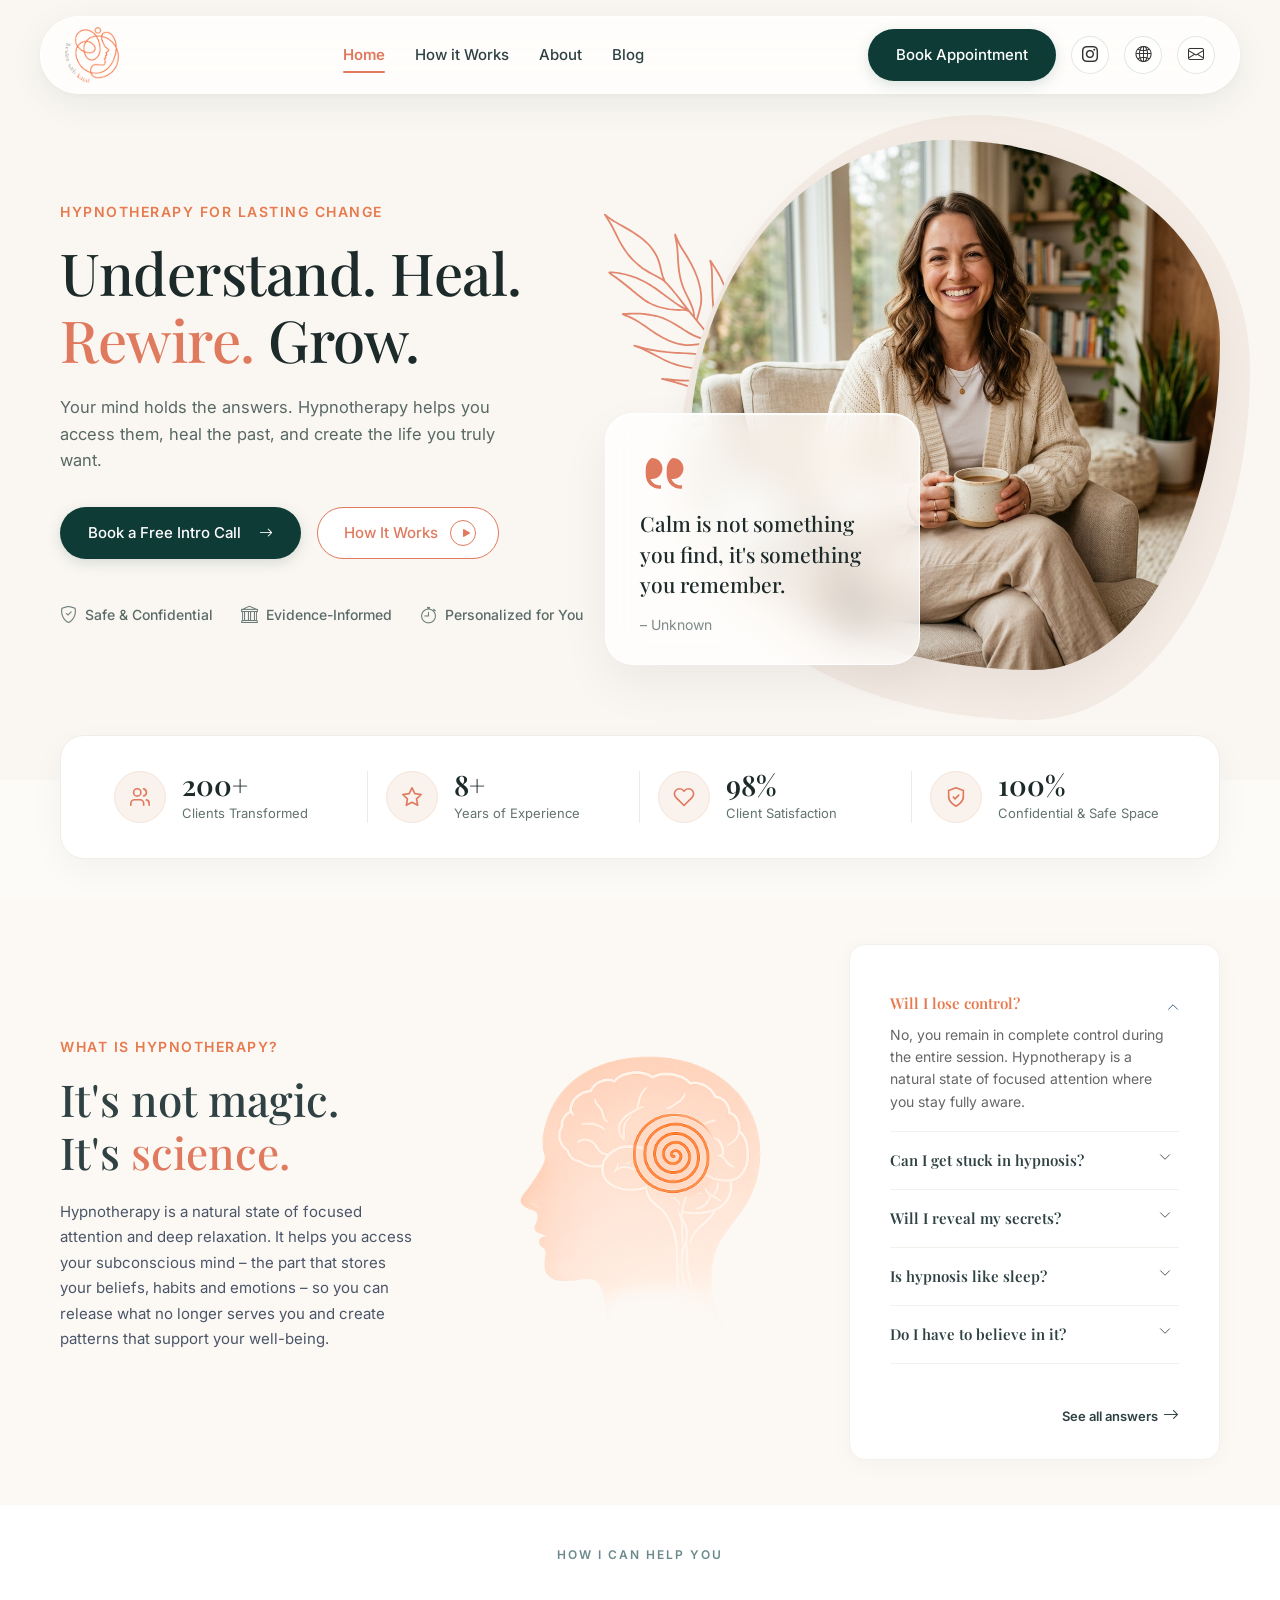
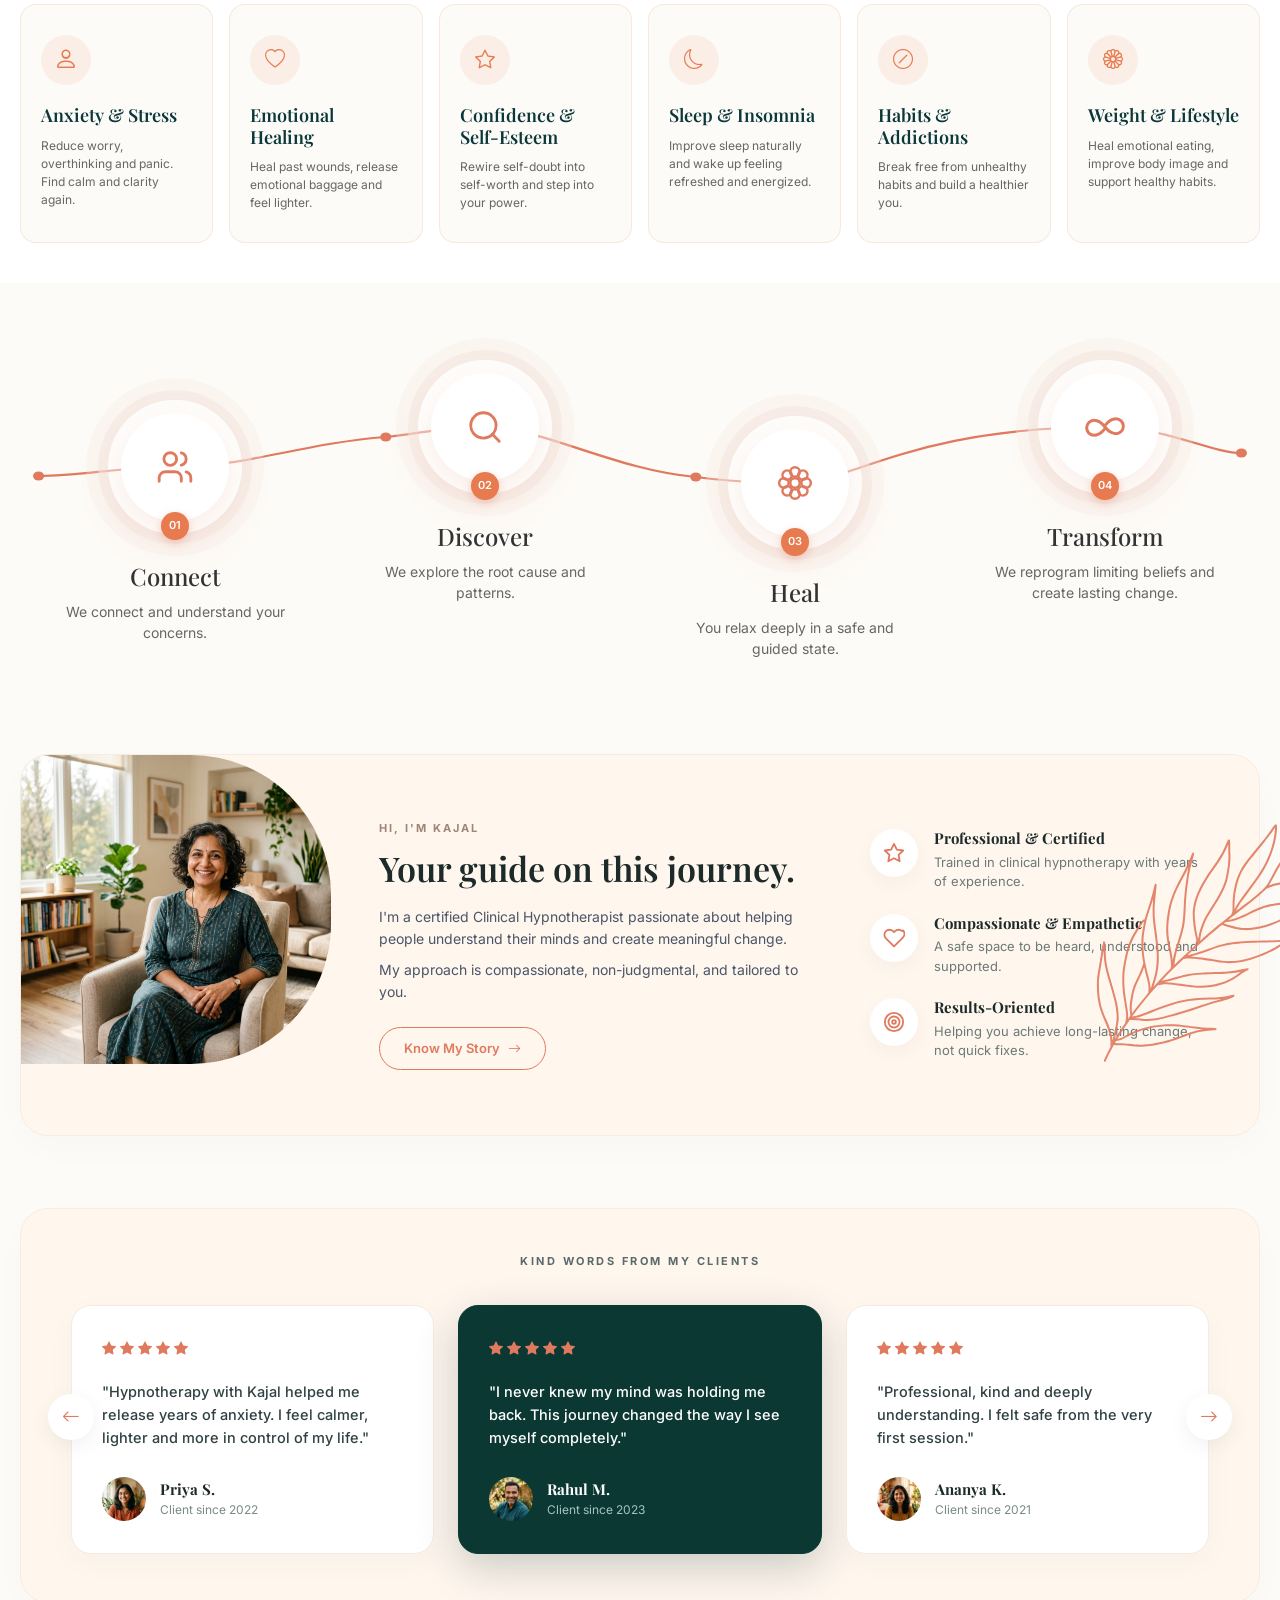
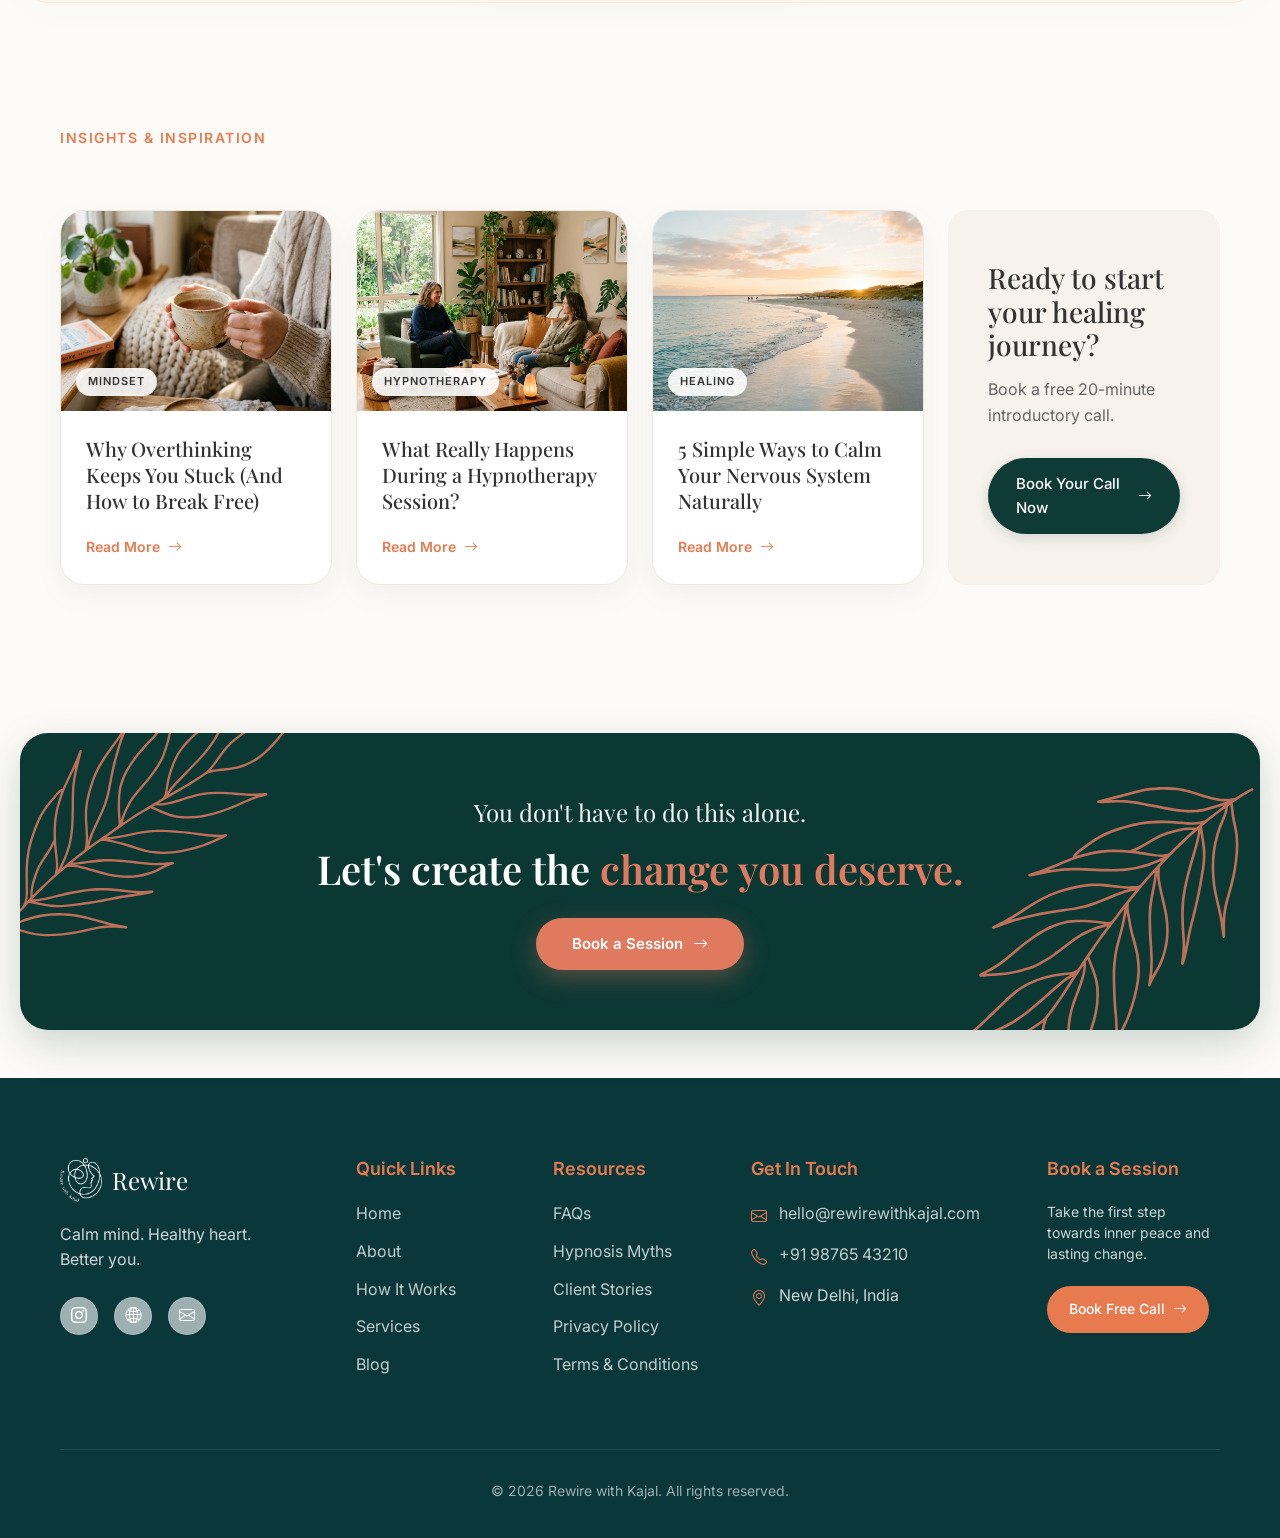
==== commit 64d8a0ac: "ini" ====
--- a/index.html
+++ b/index.html
@@ -4,957 +4,731 @@
 <head>
   <meta charset="utf-8" />
   <meta name="viewport" content="width=device-width, initial-scale=1" />
-  <meta name="referrer" content="no-referrer" />
-  <meta name="description"
-    content="Rewire With Kajal — friendly, private support for stress, worry, relationships, and life changes. No jargon: learn what happens in a session and book online." />
-  <title>Rewire With Kajal — Calm, Clear Support for Your Mind</title>
-  <link href="https://cdn.jsdelivr.net/npm/bootstrap@5.3.3/dist/css/bootstrap.min.css" rel="stylesheet"
-    integrity="sha384-QWTKZyjpPEjISv5WaRU9OFeRpok6YctnYmDr5pNlyT2bRjXh0JMhjY6hW+ALEwIH" crossorigin="anonymous" />
+  <title>Rewire With Kajal</title>
+  <link href="https://cdn.jsdelivr.net/npm/bootstrap@5.3.3/dist/css/bootstrap.min.css" rel="stylesheet" />
   <link rel="stylesheet" href="https://cdn.jsdelivr.net/npm/bootstrap-icons@1.11.3/font/bootstrap-icons.min.css" />
-  <!-- Full production styles from live build: css/main-from-app.css (see https://rewirewithkajal.vercel.app/) -->
-  <link rel="stylesheet" href="css/main-from-app.css" />
-  <link rel="stylesheet" href="css/site-overrides.css" />
-  <link rel="icon" type="image/png" href="images/logo3.png" />
-  <noscript>
-    <style>
-      .rw-reveal {
-        opacity: 1 !important;
-        transform: none !important;
-      }
-    </style>
-  </noscript>
+  <link rel="stylesheet" href="css/index-redesign.css" />
 </head>
 
-<body class="rw-site-bg-lines">
-  <a class="skip-link" href="#main-content">Skip to main content</a>
-
-  <main class="rw-home" id="main-content">
-    <!-- ========== HERO — modern floating nav + creative slider ========== -->
-    <div class="rw-hero rw-hero--creative" id="home">
-      <div class="rw-hero-ambient" aria-hidden="true"></div>
-      <div class="rw-site-line-art rw-site-line-art--hero" aria-hidden="true">
-        <div class="rw-site-line-art__float">
-          <svg class="rw-site-line-art__svg" xmlns="http://www.w3.org/2000/svg" viewBox="0 0 1200 520"
-            preserveAspectRatio="xMidYMid slice" focusable="false">
-            <defs>
-              <linearGradient id="rw-hero-orange-grad" x1="0%" y1="0%" x2="100%" y2="100%">
-                <stop offset="0%" stop-color="rgba(249, 115, 22, 0.16)" />
-                <stop offset="45%" stop-color="rgba(249, 115, 22, 0.26)" />
-                <stop offset="100%" stop-color="rgba(249, 115, 22, 0.12)" />
-              </linearGradient>
-            </defs>
-            <path class="rw-site-line-art__path rw-site-line-art__path--1" fill="none"
-              stroke="url(#rw-hero-orange-grad)" stroke-width="1.45" stroke-linecap="round" stroke-linejoin="round"
-              d="M 32 168 C 32 78 118 42 228 72 C 338 102 372 196 308 278 C 244 360 118 348 76 268 C 48 218 32 198 32 168" />
-            <path class="rw-site-line-art__path rw-site-line-art__path--2" fill="none" stroke="rgba(249, 115, 22, 0.22)"
-              stroke-width="1.2" stroke-linecap="round" stroke-linejoin="round"
-              d="M 468 52 C 612 8 792 36 892 118 C 992 200 968 292 862 332 C 756 372 628 328 564 248 C 508 178 468 128 468 52" />
-            <path class="rw-site-line-art__path rw-site-line-art__path--3" fill="none" stroke="rgba(249, 115, 22, 0.18)"
-              stroke-width="1.05" stroke-linecap="round" stroke-linejoin="round"
-              d="M 128 88 C 268 12 396 28 528 96 C 652 158 592 212 484 232 C 388 250 268 198 196 128 C 158 92 138 82 128 88" />
-            <path class="rw-site-line-art__path rw-site-line-art__path--4" fill="none" stroke="rgba(249, 115, 22, 0.2)"
-              stroke-width="1.1" stroke-linecap="round" stroke-linejoin="round"
-              d="M 636 198 C 712 128 824 152 868 228 C 912 304 836 372 748 372 C 660 372 584 308 604 236 C 616 198 628 192 636 198" />
-            <path class="rw-site-line-art__path rw-site-line-art__path--5" fill="none" stroke="rgba(249, 115, 22, 0.15)"
-              stroke-width="1" stroke-linecap="round" stroke-linejoin="round"
-              d="M 88 412 C 276 348 484 432 712 384 C 928 338 1088 408 1168 364 C 1192 350 1196 346 1196 346" />
+<body>
+
+  <!-- Navbar -->
+  <nav class="rw-navbar">
+    <div class="rw-container">
+      <a href="index.html" class="rw-logo">
+        <img src="images/logo3.png" alt="Rewire with Kajal Logo">
+      </a>
+
+      <div class="rw-nav-links d-none d-lg-flex">
+        <a href="index.html" class="active">Home</a>
+        <a href="index.html#how-it-works">How it Works</a>
+        <a href="about.html">About</a>
+        <a href="blogs.php">Blog</a>
+      </div>
+
+      <div class="rw-nav-actions d-none d-lg-flex">
+        <a href="appointment.html" class="rw-btn rw-btn-primary">Book Appointment</a>
+        <a href="https://www.instagram.com/rewirewithkajal/" class="rw-social-icon" target="_blank"
+          aria-label="Instagram"><i class="bi bi-instagram"></i></a>
+        <a href="index.html" class="rw-social-icon" aria-label="Website"><i class="bi bi-globe2"></i></a>
+        <a href="mailto:hello@rewirewithkajal.com" class="rw-social-icon" aria-label="Email"><i
+            class="bi bi-envelope"></i></a>
+      </div>
+
+      <button class="navbar-toggler d-lg-none" type="button"
+        style="border:none; background:transparent; font-size:24px;">
+        <i class="bi bi-list"></i>
+      </button>
+    </div>
+  </nav>
+
+  <!-- Hero Section -->
+  <header class="rw-hero">
+    <div class="rw-container">
+      <div class="row align-items-center">
+        <div class="col-lg-6">
+          <span class="rw-eyebrow">HYPNOTHERAPY FOR LASTING CHANGE</span>
+          <h1>Understand. Heal.<br><span class="rw-accent-text">Rewire.</span> Grow.</h1>
+          <p class="rw-hero-subtext">Your mind holds the answers. Hypnotherapy helps you access them, heal the past, and
+            create the life you truly want.</p>
+
+          <div class="rw-hero-buttons">
+            <a href="appointment.html" class="rw-btn rw-btn-primary">
+              Book a Free Intro Call <i class="bi bi-arrow-right"></i>
+            </a>
+            <a href="#how-it-works" class="rw-btn rw-btn-secondary">
+              How It Works <span class="rw-play-icon-wrap"><i class="bi bi-play-fill"></i></span>
+            </a>
+          </div>
+
+          <div class="rw-trust-badges">
+            <div class="rw-trust-item"><i class="bi bi-shield-check"></i> <span>Safe & Confidential</span></div>
+            <div class="rw-trust-item"><i class="bi bi-bank"></i> <span>Evidence-Informed</span></div>
+            <div class="rw-trust-item"><i class="bi bi-stopwatch"></i> <span>Personalized for You</span></div>
+          </div>
+        </div>
+
+        <div class="col-lg-6">
+          <div class="rw-hero-image-wrapper">
+            <!-- Organic shape background behind therapist photo -->
+            <div class="rw-hero-bg-backdrop"></div>
+
+            <!-- Leaf Floral SVG Decor (positioned behind therapist photo) -->
+            <img src="images/noun-floral-5095798.svg" class="rw-hero-leaf-svg" alt="Floral Branch Decor">
+
+            <!-- Hero Woman Photo (overlaps the leaf on the right side) -->
+            <img src="images/hero-woman.png" alt="Hypnotherapist Kajal sitting comfortably" class="rw-hero-img">
+
+            <!-- Floating Quote Box -->
+            <div class="rw-hero-quote">
+              <div class="rw-quote-icon-container">
+                <svg width="44" height="44" viewBox="0 0 32 32" fill="none" xmlns="http://www.w3.org/2000/svg">
+                  <path
+                    d="M10 8C6.13 8 3 11.13 3 15C3 18.87 6.13 22 10 22C10.35 22 10.69 21.97 11.02 21.93C10.11 24.38 7.74 26.13 4.93 26.13H4V28.5H4.93C9.55 28.5 13.41 25.1 14.01 20.63C14.35 18.09 14.12 15 14.12 15C14.12 11.13 10.99 8 10 8ZM24 8C20.13 8 17 11.13 17 15C17 18.87 20.13 22 24 22C24.35 22 24.69 21.97 25.02 21.93C24.11 24.38 21.74 26.13 18.93 26.13H18V28.5H18.93C23.55 28.5 27.41 25.1 28.01 20.63C28.35 18.09 28.12 15 28.12 15C28.12 11.13 24.99 8 24 8Z"
+                    fill="#E07A5F" />
+                </svg>
+              </div>
+              <p class="rw-quote-text">Calm is not something you find, it's something you remember.</p>
+              <span class="rw-quote-author">&ndash; Unknown</span>
+            </div>
+          </div>
+        </div>
+      </div>
+    </div>
+  </header>
+
+  <!-- Stats Section -->
+  <section class="rw-stats-section">
+    <div class="rw-container">
+      <div class="rw-stats-container">
+        <div class="rw-stat-item">
+          <div class="rw-stat-icon-wrap">
+            <svg width="22" height="22" viewBox="0 0 24 24" fill="none" stroke="currentColor" stroke-width="1.8"
+              stroke-linecap="round" stroke-linejoin="round">
+              <path d="M16 21v-2a4 4 0 0 0-4-4H6a4 4 0 0 0-4 4v2"></path>
+              <circle cx="9" cy="7" r="4"></circle>
+              <path d="M22 21v-2a4 4 0 0 0-3-3.87"></path>
+              <path d="M16 3.13a4 4 0 0 1 0 7.75"></path>
+            </svg>
+          </div>
+          <div class="rw-stat-text">
+            <h4>200+</h4>
+            <p>Clients Transformed</p>
+          </div>
+        </div>
+
+        <div class="rw-stat-item">
+          <div class="rw-stat-icon-wrap">
+            <svg width="22" height="22" viewBox="0 0 24 24" fill="none" stroke="currentColor" stroke-width="1.8"
+              stroke-linecap="round" stroke-linejoin="round">
+              <polygon
+                points="12 2 15.09 8.26 22 9.27 17 14.14 18.18 21.02 12 17.77 5.82 21.02 7 14.14 2 9.27 8.91 8.26 12 2">
+              </polygon>
+            </svg>
+          </div>
+          <div class="rw-stat-text">
+            <h4>8+</h4>
+            <p>Years of Experience</p>
+          </div>
+        </div>
+
+        <div class="rw-stat-item">
+          <div class="rw-stat-icon-wrap">
+            <svg width="22" height="22" viewBox="0 0 24 24" fill="none" stroke="currentColor" stroke-width="1.8"
+              stroke-linecap="round" stroke-linejoin="round">
+              <path
+                d="M20.84 4.61a5.5 5.5 0 0 0-7.78 0L12 5.67l-1.06-1.06a5.5 5.5 0 0 0-7.78 7.78l1.06 1.06L12 21.23l7.78-7.78 1.06-1.06a5.5 5.5 0 0 0 0-7.78z">
+              </path>
+            </svg>
+          </div>
+          <div class="rw-stat-text">
+            <h4>98%</h4>
+            <p>Client Satisfaction</p>
+          </div>
+        </div>
+
+        <div class="rw-stat-item">
+          <div class="rw-stat-icon-wrap">
+            <svg width="22" height="22" viewBox="0 0 24 24" fill="none" stroke="currentColor" stroke-width="1.8"
+              stroke-linecap="round" stroke-linejoin="round">
+              <path d="M12 22s8-4 8-10V5l-8-3-8 3v7c0 6 8 10 8 10z"></path>
+              <path d="m9 12 2 2 4-4"></path>
+            </svg>
+          </div>
+          <div class="rw-stat-text">
+            <h4>100%</h4>
+            <p>Confidential & Safe Space</p>
+          </div>
+        </div>
+      </div>
+    </div>
+  </section>
+
+  <!-- What is Hypnotherapy -->
+  <section class="rw-section rw-what-is">
+    <div class="rw-container">
+      <div class="row align-items-center">
+        <div class="col-lg-4 pe-lg-4">
+          <span class="rw-eyebrow">WHAT IS HYPNOTHERAPY?</span>
+          <h2>It's not magic.<br>It's <span class="rw-accent-text">science.</span></h2>
+          <p>Hypnotherapy is a natural state of focused attention and deep relaxation. It helps you access your
+            subconscious mind &ndash; the part that stores your beliefs, habits and emotions &ndash; so you can release
+            what no longer serves you and create patterns that support your well-being.</p>
+        </div>
+
+        <div
+          class="col-lg-4 rw-head-graphic position-relative text-center d-flex align-items-center justify-content-center">
+          <img src="images/brain-spiral.png" alt="Hypnotherapy Brain Silhouette" class="img-fluid rw-brain-spiral-img">
+        </div>
+
+        <div class="col-lg-4">
+          <div class="rw-faq-box">
+            <div class="accordion rw-accordion" id="faqAccordion">
+              <div class="accordion-item">
+                <h2 class="accordion-header">
+                  <button class="accordion-button" type="button" data-bs-toggle="collapse" data-bs-target="#faq1"
+                    aria-expanded="true">
+                    Will I lose control?
+                  </button>
+                </h2>
+                <div id="faq1" class="accordion-collapse collapse show" data-bs-parent="#faqAccordion">
+                  <div class="accordion-body">No, you remain in complete control during the entire session. Hypnotherapy
+                    is a natural state of focused attention where you stay fully aware.</div>
+                </div>
+              </div>
+              <div class="accordion-item">
+                <h2 class="accordion-header">
+                  <button class="accordion-button collapsed" type="button" data-bs-toggle="collapse"
+                    data-bs-target="#faq2">
+                    Can I get stuck in hypnosis?
+                  </button>
+                </h2>
+                <div id="faq2" class="accordion-collapse collapse" data-bs-parent="#faqAccordion">
+                  <div class="accordion-body">It is impossible to get stuck in hypnosis.</div>
+                </div>
+              </div>
+              <div class="accordion-item">
+                <h2 class="accordion-header">
+                  <button class="accordion-button collapsed" type="button" data-bs-toggle="collapse"
+                    data-bs-target="#faq3">
+                    Will I reveal my secrets?
+                  </button>
+                </h2>
+                <div id="faq3" class="accordion-collapse collapse" data-bs-parent="#faqAccordion">
+                  <div class="accordion-body">You will not say or do anything you don't want to.</div>
+                </div>
+              </div>
+              <div class="accordion-item">
+                <h2 class="accordion-header">
+                  <button class="accordion-button collapsed" type="button" data-bs-toggle="collapse"
+                    data-bs-target="#faq4">
+                    Is hypnosis like sleep?
+                  </button>
+                </h2>
+                <div id="faq4" class="accordion-collapse collapse" data-bs-parent="#faqAccordion">
+                  <div class="accordion-body">It is a relaxed state, but you are awake and aware.</div>
+                </div>
+              </div>
+              <div class="accordion-item">
+                <h2 class="accordion-header">
+                  <button class="accordion-button collapsed" type="button" data-bs-toggle="collapse"
+                    data-bs-target="#faq5">
+                    Do I have to believe in it?
+                  </button>
+                </h2>
+                <div id="faq5" class="accordion-collapse collapse" data-bs-parent="#faqAccordion">
+                  <div class="accordion-body">An open mind is helpful, but you don't need a strong belief.</div>
+                </div>
+              </div>
+            </div>
+            <div class="text-end mt-4">
+              <a href="#" class="rw-faq-link">See all answers <i class="bi bi-arrow-right"></i></a>
+            </div>
+          </div>
+        </div>
+      </div>
+    </div>
+  </section>
+
+  <!-- How I Can Help You -->
+  <section class="rw-section rw-section-bg-white" id="services" style="padding: 40px 0 40px 0;">
+    <div class="rw-container" style="max-width: 1400px;">
+      <div class="rw-section-header" style="margin-bottom: 40px;">
+        <span class="rw-eyebrow" style="color: #6c8a8c; font-size: 12px; letter-spacing: 2px;">HOW I CAN HELP YOU</span>
+      </div>
+
+      <div class="row g-3 justify-content-center">
+        <!-- Service 1 -->
+        <div class="col-lg-2 col-md-4 col-sm-6">
+          <div class="rw-help-card">
+            <div class="rw-help-icon"><i class="bi bi-person" style="font-size: 24px; stroke-width: 1px;"></i></div>
+            <h3 style="font-family: var(--rw-font-heading);">Anxiety & Stress</h3>
+            <p>Reduce worry, overthinking and panic. Find calm and clarity again.</p>
+          </div>
+        </div>
+        <!-- Service 2 -->
+        <div class="col-lg-2 col-md-4 col-sm-6">
+          <div class="rw-help-card">
+            <div class="rw-help-icon"><i class="bi bi-heart" style="font-size: 20px;"></i></div>
+            <h3 style="font-family: var(--rw-font-heading);">Emotional Healing</h3>
+            <p>Heal past wounds, release emotional baggage and feel lighter.</p>
+          </div>
+        </div>
+        <!-- Service 3 -->
+        <div class="col-lg-2 col-md-4 col-sm-6">
+          <div class="rw-help-card">
+            <div class="rw-help-icon"><i class="bi bi-star" style="font-size: 20px;"></i></div>
+            <h3 style="font-family: var(--rw-font-heading);">Confidence & Self-Esteem</h3>
+            <p>Rewire self-doubt into self-worth and step into your power.</p>
+          </div>
+        </div>
+        <!-- Service 4 -->
+        <div class="col-lg-2 col-md-4 col-sm-6">
+          <div class="rw-help-card">
+            <div class="rw-help-icon"><i class="bi bi-moon" style="font-size: 20px;"></i></div>
+            <h3 style="font-family: var(--rw-font-heading);">Sleep & Insomnia</h3>
+            <p>Improve sleep naturally and wake up feeling refreshed and energized.</p>
+          </div>
+        </div>
+        <!-- Service 5 -->
+        <div class="col-lg-2 col-md-4 col-sm-6">
+          <div class="rw-help-card">
+            <div class="rw-help-icon"><i class="bi bi-slash-circle" style="font-size: 20px;"></i></div>
+            <h3 style="font-family: var(--rw-font-heading);">Habits & Addictions</h3>
+            <p>Break free from unhealthy habits and build a healthier you.</p>
+          </div>
+        </div>
+        <!-- Service 6 -->
+        <div class="col-lg-2 col-md-4 col-sm-6">
+          <div class="rw-help-card">
+            <div class="rw-help-icon"><i class="bi bi-flower1" style="font-size: 20px;"></i></div>
+            <h3 style="font-family: var(--rw-font-heading);">Weight & Lifestyle</h3>
+            <p>Heal emotional eating, improve body image and support healthy habits.</p>
+          </div>
+        </div>
+      </div>
+    </div>
+  </section>
+
+  <!-- How It Works -->
+  <section class="rw-section rw-process-wave-section" id="how-it-works">
+    <div class="rw-container" style="max-width: 1280px;">
+      <div class="rw-process-wave-wrapper">
+        <!-- SVG Sine Wave Background Path with Dot Nodes -->
+        <div class="rw-process-svg-wrap d-none d-lg-block">
+          <svg viewBox="0 0 1000 220" preserveAspectRatio="none" class="rw-process-svg-line">
+            <!-- Sine Wave Curve passing through circle centers (Y: Step 1=129, Step 2=89, Step 3=145, Step 4=89) -->
+            <path
+              d="M 15 138 C 50 138, 80 129, 125 129 C 180 129, 230 105, 295 99 C 330 94, 345 89, 375 89 C 420 89, 480 132, 545 139 C 570 143, 595 145, 625 145 C 670 145, 720 89, 875 89 C 925 89, 960 115, 985 115"
+              fill="none" stroke="#E07A5F" stroke-width="2.2" stroke-linecap="round" />
+            <!-- Node Dots -->
+            <circle cx="15" cy="138" r="4.5" fill="#E07A5F" />
+            <circle cx="295" cy="99" r="4.5" fill="#E07A5F" />
+            <circle cx="545" cy="139" r="4.5" fill="#E07A5F" />
+            <circle cx="985" cy="115" r="4.5" fill="#E07A5F" />
           </svg>
-          <span class="rw-site-line-art__orb rw-site-line-art__orb--1"></span>
-          <span class="rw-site-line-art__orb rw-site-line-art__orb--2"></span>
-          <span class="rw-site-line-art__orb rw-site-line-art__orb--3"></span>
-        </div>
-      </div>
-
-      <div class="home-hero-navbar-wrapper" id="site-nav">
-        <div class="home-hero-navbar">
-          <a class="hhn-logo" href="index.html" aria-label="Rewire With Kajal home">
-            <img src="images/logo3.png" width="160" height="167" alt="Rewire With Kajal" />
+        </div>
+
+        <div class="rw-process-grid">
+          <!-- Step 1: Connect -->
+          <div class="rw-process-item rw-step-1">
+            <div class="rw-process-badge-wrap">
+              <div class="rw-process-circle-outer">
+                <div class="rw-process-circle-inner">
+                  <svg width="38" height="38" viewBox="0 0 24 24" fill="none" stroke="#E07A5F" stroke-width="1.8"
+                    stroke-linecap="round" stroke-linejoin="round">
+                    <path d="M16 21v-2a4 4 0 0 0-4-4H6a4 4 0 0 0-4 4v2"></path>
+                    <circle cx="9" cy="7" r="4"></circle>
+                    <path d="M22 21v-2a4 4 0 0 0-3-3.87"></path>
+                    <path d="M16 3.13a4 4 0 0 1 0 7.75"></path>
+                  </svg>
+                </div>
+              </div>
+              <span class="rw-process-number">01</span>
+            </div>
+            <h3 class="rw-process-title">Connect</h3>
+            <p class="rw-process-desc">We connect and understand your concerns.</p>
+          </div>
+
+          <!-- Step 2: Discover -->
+          <div class="rw-process-item rw-step-2">
+            <div class="rw-process-badge-wrap">
+              <div class="rw-process-circle-outer">
+                <div class="rw-process-circle-inner">
+                  <svg width="38" height="38" viewBox="0 0 24 24" fill="none" stroke="#E07A5F" stroke-width="1.8"
+                    stroke-linecap="round" stroke-linejoin="round">
+                    <circle cx="11" cy="11" r="8"></circle>
+                    <line x1="21" y1="21" x2="16.65" y2="16.65"></line>
+                  </svg>
+                </div>
+              </div>
+              <span class="rw-process-number">02</span>
+            </div>
+            <h3 class="rw-process-title">Discover</h3>
+            <p class="rw-process-desc">We explore the root cause and patterns.</p>
+          </div>
+
+          <!-- Step 3: Heal -->
+          <div class="rw-process-item rw-step-3">
+            <div class="rw-process-badge-wrap">
+              <div class="rw-process-circle-outer">
+                <div class="rw-process-circle-inner">
+                  <svg width="38" height="38" viewBox="0 0 24 24" fill="none" stroke="#E07A5F" stroke-width="1.6"
+                    stroke-linecap="round" stroke-linejoin="round">
+                    <circle cx="12" cy="12" r="3"></circle>
+                    <path d="M12 2a3 3 0 0 0 0 6 3 3 0 0 0 0-6z"></path>
+                    <path d="M12 16a3 3 0 0 0 0 6 3 3 0 0 0 0-6z"></path>
+                    <path d="M2 12a3 3 0 0 0 6 0 3 3 0 0 0-6 0z"></path>
+                    <path d="M16 12a3 3 0 0 0 6 0 3 3 0 0 0-6 0z"></path>
+                    <path d="M4.93 4.93a3 3 0 0 0 4.24 4.24 3 3 0 0 0-4.24-4.24z"></path>
+                    <path d="M14.83 14.83a3 3 0 0 0 4.24 4.24 3 3 0 0 0-4.24-4.24z"></path>
+                    <path d="M14.83 9.17a3 3 0 0 0 4.24-4.24 3 3 0 0 0-4.24 4.24z"></path>
+                    <path d="M4.93 19.07a3 3 0 0 0 4.24-4.24 3 3 0 0 0-4.24 4.24z"></path>
+                  </svg>
+                </div>
+              </div>
+              <span class="rw-process-number">03</span>
+            </div>
+            <h3 class="rw-process-title">Heal</h3>
+            <p class="rw-process-desc">You relax deeply in a safe and guided state.</p>
+          </div>
+
+          <!-- Step 4: Transform -->
+          <div class="rw-process-item rw-step-4">
+            <div class="rw-process-badge-wrap">
+              <div class="rw-process-circle-outer">
+                <div class="rw-process-circle-inner">
+                  <svg width="40" height="40" viewBox="0 0 24 24" fill="none" stroke="#E07A5F" stroke-width="1.8"
+                    stroke-linecap="round" stroke-linejoin="round">
+                    <path
+                      d="M12 12c-2-2.5-4-4-6.5-4A4.5 4.5 0 0 0 1 12.5 4.5 4.5 0 0 0 5.5 17c2.5 0 4.5-1.5 6.5-4zm0 0c2 2.5 4 4 6.5 4a4.5 4.5 0 0 0 4.5-4.5 4.5 4.5 0 0 0-4.5-4.5c-2.5 0-4.5 1.5-6.5 4z">
+                    </path>
+                  </svg>
+                </div>
+              </div>
+              <span class="rw-process-number">04</span>
+            </div>
+            <h3 class="rw-process-title">Transform</h3>
+            <p class="rw-process-desc">We reprogram limiting beliefs and create lasting change.</p>
+          </div>
+        </div>
+      </div>
+    </div>
+  </section>
+
+  <!-- About Kajal - Your Guide on this Journey Banner -->
+  <section class="rw-container py-5" style="max-width: 1440px;">
+    <div class="rw-guide-banner">
+      <div class="row g-0 align-items-center">
+        <!-- Left Photo with Arch Curve -->
+        <div class="col-lg-3 col-md-4">
+          <div class="rw-guide-img-wrap">
+            <img src="images/kajal-about.png" alt="Kajal - Clinical Hypnotherapist" class="rw-guide-img">
+          </div>
+        </div>
+
+        <!-- Center Text Content -->
+        <div class="col-lg-5 col-md-8 ps-lg-5 pe-lg-4 py-4 py-lg-5 px-4">
+          <span class="rw-guide-eyebrow">HI, I'M KAJAL</span>
+          <h2 class="rw-guide-title">Your guide on this journey.</h2>
+          <p class="rw-guide-text">I'm a certified Clinical Hypnotherapist passionate about helping people understand
+            their minds and create meaningful change.</p>
+          <p class="rw-guide-subtext">My approach is compassionate, non-judgmental, and tailored to you.</p>
+          <a href="about.html" class="rw-guide-btn">Know My Story <i class="bi bi-arrow-right"></i></a>
+        </div>
+
+        <!-- Right Feature Items & Decorative Leaf SVG -->
+        <div class="col-lg-4 col-md-12 py-4 py-lg-5 px-4 pe-lg-5 position-relative">
+          <div class="rw-guide-features">
+            <!-- Feature 1 -->
+            <div class="rw-guide-feature-item">
+              <div class="rw-guide-icon-badge">
+                <svg width="22" height="22" viewBox="0 0 24 24" fill="none" stroke="#E07A5F" stroke-width="2"
+                  stroke-linecap="round" stroke-linejoin="round">
+                  <path
+                    d="M12 2l3.09 6.26L22 9.27l-5 4.87 1.18 6.88L12 17.77l-6.18 3.25L7 14.14 2 9.27l6.91-1.01L12 2z">
+                  </path>
+                </svg>
+              </div>
+              <div class="rw-guide-feature-content">
+                <h6>Professional &amp; Certified</h6>
+                <p>Trained in clinical hypnotherapy with years of experience.</p>
+              </div>
+            </div>
+
+            <!-- Feature 2 -->
+            <div class="rw-guide-feature-item">
+              <div class="rw-guide-icon-badge">
+                <svg width="22" height="22" viewBox="0 0 24 24" fill="none" stroke="#E07A5F" stroke-width="2"
+                  stroke-linecap="round" stroke-linejoin="round">
+                  <path
+                    d="M20.84 4.61a5.5 5.5 0 0 0-7.78 0L12 5.67l-1.06-1.06a5.5 5.5 0 0 0-7.78 7.78l1.06 1.06L12 21.23l8.78-8.78 1.06-1.06a5.5 5.5 0 0 0 0-7.78z">
+                  </path>
+                </svg>
+              </div>
+              <div class="rw-guide-feature-content">
+                <h6>Compassionate &amp; Empathetic</h6>
+                <p>A safe space to be heard, understood and supported.</p>
+              </div>
+            </div>
+
+            <!-- Feature 3 -->
+            <div class="rw-guide-feature-item">
+              <div class="rw-guide-icon-badge">
+                <svg width="22" height="22" viewBox="0 0 24 24" fill="none" stroke="#E07A5F" stroke-width="2"
+                  stroke-linecap="round" stroke-linejoin="round">
+                  <circle cx="12" cy="12" r="10"></circle>
+                  <circle cx="12" cy="12" r="6"></circle>
+                  <circle cx="12" cy="12" r="2"></circle>
+                </svg>
+              </div>
+              <div class="rw-guide-feature-content">
+                <h6>Results-Oriented</h6>
+                <p>Helping you achieve long-lasting change, not quick fixes.</p>
+              </div>
+            </div>
+          </div>
+
+          <!-- Decorative Leaf Branch on Far Right -->
+          <img src="images/noun-floral-5095798.svg" class="rw-guide-leaf-svg" alt="Leaf Decor Branch">
+        </div>
+      </div>
+    </div>
+  </section>
+
+  <!-- Testimonials - Kind Words From My Clients -->
+  <section class="rw-container py-4" style="max-width: 1440px;">
+    <div class="rw-testimonial-banner">
+      <span class="rw-testimonial-eyebrow">KIND WORDS FROM MY CLIENTS</span>
+
+      <div class="rw-testimonial-carousel-wrap position-relative">
+        <!-- Navigation Arrow Buttons -->
+        <button class="rw-carousel-nav-btn rw-carousel-prev" aria-label="Previous Testimonial">
+          <i class="bi bi-arrow-left"></i>
+        </button>
+        <button class="rw-carousel-nav-btn rw-carousel-next" aria-label="Next Testimonial">
+          <i class="bi bi-arrow-right"></i>
+        </button>
+
+        <!-- 3 Testimonial Cards Grid -->
+        <div class="row g-4 align-items-stretch">
+          <!-- Card 1 (Left White Card) -->
+          <div class="col-lg-4 col-md-6">
+            <div class="rw-testimonial-card-v2">
+              <div>
+                <div class="rw-stars-v2">
+                  <i class="bi bi-star-fill"></i>
+                  <i class="bi bi-star-fill"></i>
+                  <i class="bi bi-star-fill"></i>
+                  <i class="bi bi-star-fill"></i>
+                  <i class="bi bi-star-fill"></i>
+                </div>
+                <p class="rw-quote-v2">"Hypnotherapy with Kajal helped me release years of anxiety. I feel calmer,
+                  lighter and more in control of my life."</p>
+              </div>
+              <div class="rw-client-info-v2">
+                <img src="images/client1.png" alt="Priya S." class="rw-client-avatar">
+                <div>
+                  <h6 class="rw-client-name">Priya S.</h6>
+                  <span class="rw-client-meta">Client since 2022</span>
+                </div>
+              </div>
+            </div>
+          </div>
+
+          <!-- Card 2 (Center Deep Slate Teal Accent Card) -->
+          <div class="col-lg-4 col-md-6">
+            <div class="rw-testimonial-card-v2 rw-card-accent">
+              <div>
+                <div class="rw-stars-v2">
+                  <i class="bi bi-star-fill"></i>
+                  <i class="bi bi-star-fill"></i>
+                  <i class="bi bi-star-fill"></i>
+                  <i class="bi bi-star-fill"></i>
+                  <i class="bi bi-star-fill"></i>
+                </div>
+                <p class="rw-quote-v2">"I never knew my mind was holding me back. This journey changed the way I see
+                  myself completely."</p>
+              </div>
+              <div class="rw-client-info-v2">
+                <img src="images/client2.png" alt="Rahul M." class="rw-client-avatar">
+                <div>
+                  <h6 class="rw-client-name">Rahul M.</h6>
+                  <span class="rw-client-meta">Client since 2023</span>
+                </div>
+              </div>
+            </div>
+          </div>
+
+          <!-- Card 3 (Right White Card) -->
+          <div class="col-lg-4 col-md-6">
+            <div class="rw-testimonial-card-v2">
+              <div>
+                <div class="rw-stars-v2">
+                  <i class="bi bi-star-fill"></i>
+                  <i class="bi bi-star-fill"></i>
+                  <i class="bi bi-star-fill"></i>
+                  <i class="bi bi-star-fill"></i>
+                  <i class="bi bi-star-fill"></i>
+                </div>
+                <p class="rw-quote-v2">"Professional, kind and deeply understanding. I felt safe from the very first
+                  session."</p>
+              </div>
+              <div class="rw-client-info-v2">
+                <img src="images/client3.png" alt="Ananya K." class="rw-client-avatar">
+                <div>
+                  <h6 class="rw-client-name">Ananya K.</h6>
+                  <span class="rw-client-meta">Client since 2021</span>
+                </div>
+              </div>
+            </div>
+          </div>
+        </div>
+      </div>
+    </div>
+  </section>
+
+  <!-- Insights -->
+  <section class="rw-section">
+    <div class="rw-container">
+      <div class="rw-section-header text-start">
+        <span class="rw-eyebrow">INSIGHTS & INSPIRATION</span>
+      </div>
+
+      <div class="row g-4">
+        <div class="col-md-3">
+          <div class="rw-blog-card">
+            <div class="rw-blog-img-wrap">
+              <img src="images/blog-overthinking.png" alt="Why Overthinking Keeps You Stuck">
+              <span class="rw-blog-tag">MINDSET</span>
+            </div>
+            <div class="rw-blog-content">
+              <h4>Why Overthinking Keeps You Stuck (And How to Break Free)</h4>
+              <a href="blog-detail.php" class="rw-blog-link">Read More <i class="bi bi-arrow-right"></i></a>
+            </div>
+          </div>
+        </div>
+
+        <div class="col-md-3">
+          <div class="rw-blog-card">
+            <div class="rw-blog-img-wrap">
+              <img src="images/blog-session.png" alt="What Really Happens During a Hypnotherapy Session">
+              <span class="rw-blog-tag">HYPNOTHERAPY</span>
+            </div>
+            <div class="rw-blog-content">
+              <h4>What Really Happens During a Hypnotherapy Session?</h4>
+              <a href="blog-detail.php" class="rw-blog-link">Read More <i class="bi bi-arrow-right"></i></a>
+            </div>
+          </div>
+        </div>
+
+        <div class="col-md-3">
+          <div class="rw-blog-card">
+            <div class="rw-blog-img-wrap">
+              <img src="images/blog-nervous.png" alt="5 Simple Ways to Calm Your Nervous System Naturally">
+              <span class="rw-blog-tag">HEALING</span>
+            </div>
+            <div class="rw-blog-content">
+              <h4>5 Simple Ways to Calm Your Nervous System Naturally</h4>
+              <a href="blog-detail.php" class="rw-blog-link">Read More <i class="bi bi-arrow-right"></i></a>
+            </div>
+          </div>
+        </div>
+
+        <div class="col-md-3">
+          <div class="rw-cta-card">
+            <h3>Ready to start your healing journey?</h3>
+            <p>Book a free 20-minute introductory call.</p>
+            <a href="appointment.html" class="rw-btn rw-btn-primary">Book Your Call Now <i
+                class="bi bi-arrow-right"></i></a>
+          </div>
+        </div>
+      </div>
+    </div>
+  </section>
+
+  <!-- Pre Footer / Book a Session CTA Banner -->
+  <section class="rw-container py-5" style="max-width: 1440px;">
+    <div class="rw-cta-banner">
+      <!-- Left Floral Leaf Decor -->
+      <img src="images/noun-floral-5095798.svg" class="rw-cta-leaf-left" alt="Leaf Decor Left">
+
+      <!-- Center Text & Button -->
+      <div class="rw-cta-content text-center">
+        <span class="rw-cta-subtitle">You don't have to do this alone.</span>
+        <h2 class="rw-cta-title">Let's create the <span class="rw-accent-text">change you deserve.</span></h2>
+        <div class="mt-4">
+          <a href="appointment.html" class="rw-cta-btn">Book a Session <i class="bi bi-arrow-right"></i></a>
+        </div>
+      </div>
+
+      <!-- Right Floral Leaf Decor -->
+      <img src="images/noun-floral-5095798.svg" class="rw-cta-leaf-right" alt="Leaf Decor Right">
+    </div>
+  </section>
+
+  <!-- Footer -->
+  <footer class="rw-footer">
+    <div class="rw-container">
+      <div class="row g-4">
+        <div class="col-lg-3 col-md-6">
+          <a href="index.html" class="rw-footer-logo">
+            <img src="images/logo3.png" alt="Rewire with Kajal Logo">
+            <span>Rewire</span>
           </a>
-          <nav class="hhn-links d-none d-lg-flex align-items-center" aria-label="Primary">
-            <a href="#plain-english">How it works</a>
-            <a href="about.html">About</a>
-            <a href="blogs.php">Blog</a>
-            <a class="hhn-book-btn" href="appointment.html">Book Appointment</a>
-          </nav>
-          <div class="hhn-socials d-none d-lg-flex align-items-center">
-            <a href="https://www.instagram.com/rewirewithkajal/" aria-label="Instagram" rel="noopener noreferrer"
-              target="_blank"><i class="bi bi-instagram" aria-hidden="true"></i></a>
-            <a href="index.html" aria-label="Home"><i class="bi bi-globe2" aria-hidden="true"></i></a>
-            <a href="mailto:hello@rewirewithkajal.com" aria-label="Email"><i class="bi bi-envelope"
-                aria-hidden="true"></i></a>
-          </div>
-          <button type="button" class="hhn-menu-toggle d-flex d-lg-none" aria-label="Open menu" aria-expanded="false"
-            data-nav-toggle>
-            <i class="bi bi-list" aria-hidden="true"></i>
-          </button>
-        </div>
-
-      </div>
-
-      <div class="rw-hero-panel" id="hero-panel">
-        <!-- Slide 0 -->
-        <div class="rw-hero-slide is-active" data-slide="0" aria-hidden="false">
-          <div class="rw-hero-copy">
-            <p class="rw-eyebrow">Support for real life</p>
-            <h1>Find Your Calm.<span>Heal from Within.</span></h1>
-            <p class="rw-hero-sub">
-              Talk in a private, respectful space. Whether you feel anxious, stuck, or exhausted, you get practical
-              help—without
-              pressure to “have it all figured out.”
-            </p>
-            <div class="rw-hero-actions">
-              <a class="rw-btn-solid" href="appointment.html">Book a free chat</a>
-              <a class="rw-btn-outline" href="#plain-english">See how it works</a>
-            </div>
-            <div class="rw-hero-stats" aria-label="Practice highlights">
-              <div>
-                <div class="rw-stat-value">200+</div>
-                <div class="rw-stat-label">Lives Transformed</div>
-              </div>
-              <div>
-                <div class="rw-stat-value">8</div>
-                <div class="rw-stat-label">Years Experience</div>
-              </div>
-              <div>
-                <div class="rw-stat-value">98%</div>
-                <div class="rw-stat-label">Client Satisfaction</div>
-              </div>
-            </div>
-          </div>
-          <div class="rw-hero-right">
-            <div class="rw-hero-card">
-              <div class="rw-card-visual" aria-hidden="true">
-                <img src="https://images.unsplash.com/photo-1518241353330-0f7941c2d9b5?auto=format&fit=crop&w=800&q=80"
-                  alt="" class="rw-card-image" width="800" height="600" loading="eager" decoding="async" />
-              </div>
-              <h3>Private sessions</h3>
-              <p>One-to-one time to understand what you are going through and build steadier days—at a pace that feels
-                safe for you.</p>
-              <div class="rw-tag-row"><span>Calm</span><span>Clarity</span><span>Support</span></div>
-            </div>
-          </div>
-        </div>
-        <!-- Slide 1 -->
-        <div class="rw-hero-slide" data-slide="1" aria-hidden="true">
-          <div class="rw-hero-copy">
-            <p class="rw-eyebrow">When life feels heavy</p>
-            <h1>Reclaim Your<span>Peace of Mind.</span></h1>
-            <p class="rw-hero-sub">
-              You do not have to carry everything alone. We work step by step on stress, low mood, and the patterns that
-              keep you
-              tired or on edge.
-            </p>
-            <div class="rw-hero-actions">
-              <a class="rw-btn-solid" href="appointment.html">Book a session</a>
-              <a class="rw-btn-outline" href="blogs.php">Read simple articles</a>
-            </div>
-            <div class="rw-hero-stats" aria-label="Practice highlights">
-              <div>
-                <div class="rw-stat-value">200+</div>
-                <div class="rw-stat-label">Lives Transformed</div>
-              </div>
-              <div>
-                <div class="rw-stat-value">8</div>
-                <div class="rw-stat-label">Years Experience</div>
-              </div>
-              <div>
-                <div class="rw-stat-value">98%</div>
-                <div class="rw-stat-label">Client Satisfaction</div>
-              </div>
-            </div>
-          </div>
-          <div class="rw-hero-right">
-            <div class="rw-hero-card">
-              <div class="rw-card-visual" aria-hidden="true">
-                <img src="https://images.unsplash.com/photo-1499209974431-9dddcece7f88?auto=format&fit=crop&w=800&q=80"
-                  alt="" class="rw-card-image" width="800" height="533" loading="lazy" decoding="async" />
-              </div>
-              <h3>Stress &amp; burnout</h3>
-              <p>Learn boundaries, rest, and small habits so work and life stop draining you every day.</p>
-              <div class="rw-tag-row"><span>Rest</span><span>Boundaries</span><span>Energy</span></div>
-            </div>
-          </div>
-        </div>
-        <!-- Slide 2 -->
-        <div class="rw-hero-slide" data-slide="2" aria-hidden="true">
-          <div class="rw-hero-copy">
-            <p class="rw-eyebrow">Change &amp; relationships</p>
-            <h1>Navigate Life’s<span>Transitions Safely.</span></h1>
-            <p class="rw-hero-sub">
-              Breakups, moves, family stress, or job changes can shake anyone. Get steady support while you adjust—not
-              quick fixes,
-              honest guidance.
-            </p>
-            <div class="rw-hero-actions">
-              <a class="rw-btn-solid" href="appointment.html">Book a session</a>
-              <a class="rw-btn-outline" href="about.html">Meet Kajal</a>
-            </div>
-            <div class="rw-hero-stats" aria-label="Practice highlights">
-              <div>
-                <div class="rw-stat-value">200+</div>
-                <div class="rw-stat-label">Lives Transformed</div>
-              </div>
-              <div>
-                <div class="rw-stat-value">8</div>
-                <div class="rw-stat-label">Years Experience</div>
-              </div>
-              <div>
-                <div class="rw-stat-value">98%</div>
-                <div class="rw-stat-label">Client Satisfaction</div>
-              </div>
-            </div>
-          </div>
-          <div class="rw-hero-right">
-            <div class="rw-hero-card">
-              <div class="rw-card-visual" aria-hidden="true">
-                <img src="https://images.unsplash.com/photo-1471180625745-944903837c22?auto=format&fit=crop&w=800&q=80"
-                  alt="" class="rw-card-image" width="800" height="533" loading="lazy" decoding="async" />
-              </div>
-              <h3>Tools that fit you</h3>
-              <p>We blend proven talk-based methods with body-aware exercises when helpful—always explained in words you
-                understand.</p>
-              <div class="rw-tag-row"><span>Tools</span><span>Trust</span><span>Care</span></div>
-            </div>
-          </div>
-        </div>
-      </div>
-    </div>
-
-    <!-- Ticker -->
-    <div class="rw-ticker" aria-hidden="true">
-      <div class="rw-ticker-track">
-        <span class="rw-ticker-item"><span class="rw-dot"></span>Anxiety and Stress</span>
-        <span class="rw-ticker-item"><span class="rw-dot"></span>Relationship Healing</span>
-        <span class="rw-ticker-item"><span class="rw-dot"></span>Trauma Recovery</span>
-        <span class="rw-ticker-item"><span class="rw-dot"></span>Mind Rewiring</span>
-        <span class="rw-ticker-item"><span class="rw-dot"></span>Emotional Healing</span>
-        <span class="rw-ticker-item"><span class="rw-dot"></span>Self Worth and Identity</span>
-        <span class="rw-ticker-item"><span class="rw-dot"></span>Life Transitions</span>
-        <span class="rw-ticker-item"><span class="rw-dot"></span>Anxiety and Stress</span>
-        <span class="rw-ticker-item"><span class="rw-dot"></span>Relationship Healing</span>
-        <span class="rw-ticker-item"><span class="rw-dot"></span>Trauma Recovery</span>
-        <span class="rw-ticker-item"><span class="rw-dot"></span>Mind Rewiring</span>
-        <span class="rw-ticker-item"><span class="rw-dot"></span>Emotional Healing</span>
-        <span class="rw-ticker-item"><span class="rw-dot"></span>Self Worth and Identity</span>
-        <span class="rw-ticker-item"><span class="rw-dot"></span>Life Transitions</span>
-      </div>
-    </div>
-
-    <!-- Challenges -->
-    <section class="rw-section rw-challenges rw-reveal rw-section--line-bg" aria-labelledby="ch-heading">
-      <div class="rw-site-line-art rw-site-line-art--section" aria-hidden="true">
-        <div class="rw-site-line-art__float">
-          <svg class="rw-site-line-art__svg" xmlns="http://www.w3.org/2000/svg" viewBox="0 0 1200 520"
-            preserveAspectRatio="xMidYMid slice" focusable="false">
-            <path class="rw-site-line-art__path rw-site-line-art__path--1" fill="none" stroke="rgba(249, 115, 22, 0.22)"
-              stroke-width="1.45" stroke-linecap="round" stroke-linejoin="round"
-              d="M 32 168 C 32 78 118 42 228 72 C 338 102 372 196 308 278 C 244 360 118 348 76 268 C 48 218 32 198 32 168" />
-            <path class="rw-site-line-art__path rw-site-line-art__path--2" fill="none" stroke="rgba(249, 115, 22, 0.2)"
-              stroke-width="1.2" stroke-linecap="round" stroke-linejoin="round"
-              d="M 468 52 C 612 8 792 36 892 118 C 992 200 968 292 862 332 C 756 372 628 328 564 248 C 508 178 468 128 468 52" />
-            <path class="rw-site-line-art__path rw-site-line-art__path--3" fill="none" stroke="rgba(249, 115, 22, 0.18)"
-              stroke-width="1.05" stroke-linecap="round" stroke-linejoin="round"
-              d="M 128 88 C 268 12 396 28 528 96 C 652 158 592 212 484 232 C 388 250 268 198 196 128 C 158 92 138 82 128 88" />
-            <path class="rw-site-line-art__path rw-site-line-art__path--4" fill="none" stroke="rgba(249, 115, 22, 0.2)"
-              stroke-width="1.1" stroke-linecap="round" stroke-linejoin="round"
-              d="M 636 198 C 712 128 824 152 868 228 C 912 304 836 372 748 372 C 660 372 584 308 604 236 C 616 198 628 192 636 198" />
-            <path class="rw-site-line-art__path rw-site-line-art__path--5" fill="none" stroke="rgba(249, 115, 22, 0.15)"
-              stroke-width="1" stroke-linecap="round" stroke-linejoin="round"
-              d="M 88 412 C 276 348 484 432 712 384 C 928 338 1088 408 1168 364 C 1192 350 1196 346 1196 346" />
-          </svg>
-          <span class="rw-site-line-art__orb rw-site-line-art__orb--1"></span>
-          <span class="rw-site-line-art__orb rw-site-line-art__orb--2"></span>
-          <span class="rw-site-line-art__orb rw-site-line-art__orb--3"></span>
-        </div>
-      </div>
-      <header class="rw-section-head rw-center">
-        <p class="rw-kicker">What We Address</p>
-        <h2 id="ch-heading">Mental Health Challenges<span>We Navigate Together</span></h2>
-        <p class="rw-section-desc">
-          Understanding the root of your experience is the first step toward meaningful and lasting change.
-        </p>
-      </header>
-      <div class="rw-challenge-grid rw-challenge-grid--tiles">
-        <!-- Classic mental health (illustration-style references) -->
-        <article class="rw-challenge-card" style="
-              background-image: linear-gradient(150deg, rgba(0, 55, 62, 0.35), rgba(0, 55, 62, 0.72)),
-                url(images/challenge-anxiety.jpg);
-            ">
-          <div class="rw-challenge-card__body">
-            <h3>Anxiety</h3>
-            <p class="rw-challenge-card__blurb">Worry that disrupts your daily calm.</p>
-          </div>
-          <a class="rw-challenge-card__cta" href="appointment.html">View more<span class="rw-challenge-card__cta-icon"
-              aria-hidden="true"><i class="bi bi-chevron-right"></i></span></a>
-        </article>
-        <article class="rw-challenge-card" style="
-              background-image: linear-gradient(150deg, rgba(0, 55, 62, 0.35), rgba(0, 55, 62, 0.72)),
-                url(images/challenge-depression.jpg);
-            ">
-          <div class="rw-challenge-card__body">
-            <h3>Depression</h3>
-            <p class="rw-challenge-card__blurb">Sadness, low energy, and lost interest.</p>
-          </div>
-          <a class="rw-challenge-card__cta" href="appointment.html">View more<span class="rw-challenge-card__cta-icon"
-              aria-hidden="true"><i class="bi bi-chevron-right"></i></span></a>
-        </article>
-        <article class="rw-challenge-card" style="
-              background-image: linear-gradient(150deg, rgba(0, 55, 62, 0.35), rgba(0, 55, 62, 0.72)),
-                url(https://www.darlingdowns.health.qld.gov.au/__data/assets/image/0014/105161/20211122-burnout-864x486px.jpg);
-            ">
-          <div class="rw-challenge-card__body">
-            <h3>Burnout</h3>
-            <p class="rw-challenge-card__blurb">Exhaustion from prolonged stress and overload.</p>
-          </div>
-          <a class="rw-challenge-card__cta" href="appointment.html">View more<span class="rw-challenge-card__cta-icon"
-              aria-hidden="true"><i class="bi bi-chevron-right"></i></span></a>
-        </article>
-        <article class="rw-challenge-card" style="
-              background-image: linear-gradient(150deg, rgba(0, 55, 62, 0.35), rgba(0, 55, 62, 0.72)),
-                url(https://cdn.powerofpositivity.com/wp-content/uploads/2022/08/Psychologist-Explains-Eight-Habits-to-Stop-Overthinking.jpg);
-            ">
-          <div class="rw-challenge-card__body">
-            <h3>Overthinking</h3>
-            <p class="rw-challenge-card__blurb">Thought loops that stall clear decisions.</p>
-          </div>
-          <a class="rw-challenge-card__cta" href="appointment.html">View more<span class="rw-challenge-card__cta-icon"
-              aria-hidden="true"><i class="bi bi-chevron-right"></i></span></a>
-        </article>
-        <!-- Service tiles -->
-        <article class="rw-challenge-card" style="
-              background-image: linear-gradient(150deg, rgba(0, 55, 62, 0.35), rgba(0, 55, 62, 0.72)),
-                url(https://images.unsplash.com/photo-1506126613408-eca07ce68773?auto=format&fit=crop&w=1200&q=80);
-            ">
-          <div class="rw-challenge-card__body">
-            <h3>Stress: mind and emotion hypnosis</h3>
-            <p class="rw-challenge-card__blurb">Calm stress and overwhelm with hypnosis.</p>
-          </div>
-          <a class="rw-challenge-card__cta" href="appointment.html">View more<span class="rw-challenge-card__cta-icon"
-              aria-hidden="true"><i class="bi bi-chevron-right"></i></span></a>
-        </article>
-        <article class="rw-challenge-card" style="
-              background-image: linear-gradient(150deg, rgba(0, 55, 62, 0.35), rgba(0, 55, 62, 0.72)),
-                url(https://images.unsplash.com/photo-1503454537195-1dcabb73ffb9?auto=format&fit=crop&w=1200&q=80);
-            ">
-          <div class="rw-challenge-card__body">
-            <h3>Hypnosis for children</h3>
-            <p class="rw-challenge-card__blurb">Gentle hypnosis tailored to kids’ needs.</p>
-          </div>
-          <a class="rw-challenge-card__cta" href="appointment.html">View more<span class="rw-challenge-card__cta-icon"
-              aria-hidden="true"><i class="bi bi-chevron-right"></i></span></a>
-        </article>
-        <article class="rw-challenge-card" style="
-              background-image: linear-gradient(150deg, rgba(0, 55, 62, 0.35), rgba(0, 55, 62, 0.72)),
-                url(https://images.unsplash.com/photo-1541781774459-bb2af2f05b55?auto=format&fit=crop&w=1200&q=80);
-            ">
-          <div class="rw-challenge-card__body">
-            <h3>Insomnia</h3>
-            <p class="rw-challenge-card__blurb">Sleep better with calmer, steadier nights.</p>
-          </div>
-          <a class="rw-challenge-card__cta" href="appointment.html">View more<span class="rw-challenge-card__cta-icon"
-              aria-hidden="true"><i class="bi bi-chevron-right"></i></span></a>
-        </article>
-        <article class="rw-challenge-card" style="
-              background-image: linear-gradient(150deg, rgba(0, 55, 62, 0.35), rgba(0, 55, 62, 0.72)),
-                url(https://images.unsplash.com/photo-1518241353330-0f7941c2d9b5?auto=format&fit=crop&w=1200&q=80);
-            ">
-          <div class="rw-challenge-card__body">
-            <h3>Fears and phobias</h3>
-            <p class="rw-challenge-card__blurb">Face fears with calm, steady confidence.</p>
-          </div>
-          <a class="rw-challenge-card__cta" href="appointment.html">View more<span class="rw-challenge-card__cta-icon"
-              aria-hidden="true"><i class="bi bi-chevron-right"></i></span></a>
-        </article>
-      </div>
-    </section>
-
-    <!-- Process: tall pin + sticky panel so all steps complete while UI stays on screen -->
-    <div class="rw-process-pin rw-section--line-bg" id="plain-english">
-      <div class="rw-site-line-art rw-site-line-art--section" aria-hidden="true">
-        <div class="rw-site-line-art__float">
-          <svg class="rw-site-line-art__svg" xmlns="http://www.w3.org/2000/svg" viewBox="0 0 1200 520"
-            preserveAspectRatio="xMidYMid slice" focusable="false">
-            <path class="rw-site-line-art__path rw-site-line-art__path--1" fill="none" stroke="rgba(249, 115, 22, 0.22)"
-              stroke-width="1.45" stroke-linecap="round" stroke-linejoin="round"
-              d="M 32 168 C 32 78 118 42 228 72 C 338 102 372 196 308 278 C 244 360 118 348 76 268 C 48 218 32 198 32 168" />
-            <path class="rw-site-line-art__path rw-site-line-art__path--2" fill="none" stroke="rgba(249, 115, 22, 0.2)"
-              stroke-width="1.2" stroke-linecap="round" stroke-linejoin="round"
-              d="M 468 52 C 612 8 792 36 892 118 C 992 200 968 292 862 332 C 756 372 628 328 564 248 C 508 178 468 128 468 52" />
-            <path class="rw-site-line-art__path rw-site-line-art__path--3" fill="none" stroke="rgba(249, 115, 22, 0.18)"
-              stroke-width="1.05" stroke-linecap="round" stroke-linejoin="round"
-              d="M 128 88 C 268 12 396 28 528 96 C 652 158 592 212 484 232 C 388 250 268 198 196 128 C 158 92 138 82 128 88" />
-            <path class="rw-site-line-art__path rw-site-line-art__path--4" fill="none" stroke="rgba(249, 115, 22, 0.2)"
-              stroke-width="1.1" stroke-linecap="round" stroke-linejoin="round"
-              d="M 636 198 C 712 128 824 152 868 228 C 912 304 836 372 748 372 C 660 372 584 308 604 236 C 616 198 628 192 636 198" />
-            <path class="rw-site-line-art__path rw-site-line-art__path--5" fill="none" stroke="rgba(249, 115, 22, 0.15)"
-              stroke-width="1" stroke-linecap="round" stroke-linejoin="round"
-              d="M 88 412 C 276 348 484 432 712 384 C 928 338 1088 408 1168 364 C 1192 350 1196 346 1196 346" />
-          </svg>
-          <span class="rw-site-line-art__orb rw-site-line-art__orb--1"></span>
-          <span class="rw-site-line-art__orb rw-site-line-art__orb--2"></span>
-          <span class="rw-site-line-art__orb rw-site-line-art__orb--3"></span>
-        </div>
-      </div>
-      <section class="rw-process-sticky rw-section rw-process-steps rw-reveal is-visible" id="process-section"
-        aria-labelledby="process-heading">
-        <div class="rw-process-light">
-          <div class="rw-process-light__inner">
-            <header class="rw-process-top">
-              <h2 id="process-heading">The process</h2>
-            </header>
-            <div class="rw-process-flow">
-              <div class="rw-process-columns" role="list">
-                <div class="rw-process-col" role="listitem" data-process-step>
-                  <div class="rw-process-col__node" aria-hidden="true">
-                    <span class="rw-process-node__circle">
-                      <span class="rw-process-node__label">01</span>
-                      <i class="bi bi-check-lg rw-process-node__check" aria-hidden="true"></i>
-                    </span>
-                  </div>
-                  <article class="rw-process-card">
-                    <div class="rw-process-card__icon" aria-hidden="true"><i class="bi bi-flag"></i></div>
-                    <p class="rw-process-card__label">Step 1</p>
-                    <h3 class="rw-process-card__title">Settle in</h3>
-                  </article>
-                </div>
-                <div class="rw-process-col" role="listitem" data-process-step>
-                  <div class="rw-process-col__node" aria-hidden="true">
-                    <span class="rw-process-node__circle">
-                      <span class="rw-process-node__label">02</span>
-                      <i class="bi bi-check-lg rw-process-node__check" aria-hidden="true"></i>
-                    </span>
-                  </div>
-                  <article class="rw-process-card">
-                    <div class="rw-process-card__icon" aria-hidden="true"><i class="bi bi-hourglass-split"></i></div>
-                    <p class="rw-process-card__label">Step 2</p>
-                    <h3 class="rw-process-card__title">Slow down</h3>
-                  </article>
-                </div>
-                <div class="rw-process-col" role="listitem" data-process-step>
-                  <div class="rw-process-col__node" aria-hidden="true">
-                    <span class="rw-process-node__circle">
-                      <span class="rw-process-node__label">03</span>
-                      <i class="bi bi-check-lg rw-process-node__check" aria-hidden="true"></i>
-                    </span>
-                  </div>
-                  <article class="rw-process-card">
-                    <div class="rw-process-card__icon" aria-hidden="true"><i class="bi bi-chat-heart"></i></div>
-                    <p class="rw-process-card__label">Step 3</p>
-                    <h3 class="rw-process-card__title">Talk without pressure</h3>
-                  </article>
-                </div>
-                <div class="rw-process-col" role="listitem" data-process-step>
-                  <div class="rw-process-col__node" aria-hidden="true">
-                    <span class="rw-process-node__circle">
-                      <span class="rw-process-node__label">04</span>
-                      <i class="bi bi-check-lg rw-process-node__check" aria-hidden="true"></i>
-                    </span>
-                  </div>
-                  <article class="rw-process-card">
-                    <div class="rw-process-card__icon" aria-hidden="true"><i class="bi bi-clipboard-check"></i></div>
-                    <p class="rw-process-card__label">Step 4</p>
-                    <h3 class="rw-process-card__title">Understand more</h3>
-                  </article>
-                </div>
-                <div class="rw-process-col" role="listitem" data-process-step>
-                  <div class="rw-process-col__node" aria-hidden="true">
-                    <span class="rw-process-node__circle">
-                      <span class="rw-process-node__label">05</span>
-                      <i class="bi bi-check-lg rw-process-node__check" aria-hidden="true"></i>
-                    </span>
-                  </div>
-                  <article class="rw-process-card">
-                    <div class="rw-process-card__icon" aria-hidden="true"><i class="bi bi-diagram-3"></i></div>
-                    <p class="rw-process-card__label">Step 5</p>
-                    <h3 class="rw-process-card__title">Connect the dots</h3>
-                  </article>
-                </div>
-                <div class="rw-process-col" role="listitem" data-process-step>
-                  <div class="rw-process-col__node" aria-hidden="true">
-                    <span class="rw-process-node__circle">
-                      <span class="rw-process-node__label">06</span>
-                      <i class="bi bi-check-lg rw-process-node__check" aria-hidden="true"></i>
-                    </span>
-                  </div>
-                  <article class="rw-process-card">
-                    <div class="rw-process-card__icon" aria-hidden="true"><i class="bi bi-stars"></i></div>
-                    <p class="rw-process-card__label">Step 6</p>
-                    <h3 class="rw-process-card__title">Things make sense</h3>
-                  </article>
-                </div>
-              </div>
-            </div>
-          </div>
-        </div>
-      </section>
-    </div>
-
-    <!-- Services -->
-    <section class="rw-section rw-services rw-reveal rw-section--line-bg" aria-labelledby="svc-heading">
-      <div class="rw-site-line-art rw-site-line-art--section" aria-hidden="true">
-        <div class="rw-site-line-art__float">
-          <svg class="rw-site-line-art__svg" xmlns="http://www.w3.org/2000/svg" viewBox="0 0 1200 520"
-            preserveAspectRatio="xMidYMid slice" focusable="false">
-            <path class="rw-site-line-art__path rw-site-line-art__path--1" fill="none" stroke="rgba(249, 115, 22, 0.22)"
-              stroke-width="1.45" stroke-linecap="round" stroke-linejoin="round"
-              d="M 32 168 C 32 78 118 42 228 72 C 338 102 372 196 308 278 C 244 360 118 348 76 268 C 48 218 32 198 32 168" />
-            <path class="rw-site-line-art__path rw-site-line-art__path--2" fill="none" stroke="rgba(249, 115, 22, 0.2)"
-              stroke-width="1.2" stroke-linecap="round" stroke-linejoin="round"
-              d="M 468 52 C 612 8 792 36 892 118 C 992 200 968 292 862 332 C 756 372 628 328 564 248 C 508 178 468 128 468 52" />
-            <path class="rw-site-line-art__path rw-site-line-art__path--3" fill="none" stroke="rgba(249, 115, 22, 0.18)"
-              stroke-width="1.05" stroke-linecap="round" stroke-linejoin="round"
-              d="M 128 88 C 268 12 396 28 528 96 C 652 158 592 212 484 232 C 388 250 268 198 196 128 C 158 92 138 82 128 88" />
-            <path class="rw-site-line-art__path rw-site-line-art__path--4" fill="none" stroke="rgba(249, 115, 22, 0.2)"
-              stroke-width="1.1" stroke-linecap="round" stroke-linejoin="round"
-              d="M 636 198 C 712 128 824 152 868 228 C 912 304 836 372 748 372 C 660 372 584 308 604 236 C 616 198 628 192 636 198" />
-            <path class="rw-site-line-art__path rw-site-line-art__path--5" fill="none" stroke="rgba(249, 115, 22, 0.15)"
-              stroke-width="1" stroke-linecap="round" stroke-linejoin="round"
-              d="M 88 412 C 276 348 484 432 712 384 C 928 338 1088 408 1168 364 C 1192 350 1196 346 1196 346" />
-          </svg>
-          <span class="rw-site-line-art__orb rw-site-line-art__orb--1"></span>
-          <span class="rw-site-line-art__orb rw-site-line-art__orb--2"></span>
-          <span class="rw-site-line-art__orb rw-site-line-art__orb--3"></span>
-        </div>
-      </div>
-      <header class="rw-section-head">
-        <p class="rw-kicker">What We Offer</p>
-        <h2 id="svc-heading">Your Path to<span>Well-being</span></h2>
-        <p class="rw-section-desc">Discover expert guidance for a healthier mind and balanced life.</p>
-      </header>
-      <div class="rw-services-grid">
-        <article class="rw-service-featured">
-          <div class="rw-featured-badge" aria-hidden="true">1:1</div>
-          <div>
-            <p class="rw-kicker" style="color: white;">Signature Care</p>
-            <h3>Individual Counseling</h3>
-            <p>
-              A private and grounded space to work through anxiety, depression, trauma, and identity patterns using
-              structured and
-              compassionate therapeutic methods.
-            </p>
-          </div>
-          <a class="rw-btn-featured" href="appointment.html">Book Sessions</a>
-        </article>
-        <article class="rw-service-card rw-service-card-white">
-          <div class="rw-service-icon" aria-hidden="true"><i class="bi bi-people-fill"></i></div>
-          <h4>Relationship Guidance</h4>
-          <p>Rebuild trust, communication, and emotional safety in key relationships.</p>
-        </article>
-        <article class="rw-service-card rw-service-card-peach">
-          <div class="rw-service-icon" aria-hidden="true"><i class="bi bi-activity"></i></div>
-          <h4>Stress Management</h4>
-          <p>Body-based tools to regulate your nervous system and reclaim calm.</p>
-        </article>
-        <article class="rw-service-card rw-service-card-sand">
-          <div class="rw-service-icon" aria-hidden="true"><i class="bi bi-lightning-charge-fill"></i></div>
-          <h4>Mind Rewiring Sessions</h4>
-          <p>Shift the core beliefs and thought loops that keep you stuck.</p>
-        </article>
-        <article class="rw-service-card rw-service-card-white">
-          <div class="rw-service-icon" aria-hidden="true"><i class="bi bi-heart-fill"></i></div>
-          <h4>Emotional Healing</h4>
-          <p>Process grief and emotional pain through trauma-informed care.</p>
-        </article>
-      </div>
-    </section>
-
-    <!-- Journey + FAQ -->
-    <section class="rw-section rw-reveal rw-section--line-bg" aria-labelledby="journey-heading">
-      <div class="rw-site-line-art rw-site-line-art--section" aria-hidden="true">
-        <div class="rw-site-line-art__float">
-          <svg class="rw-site-line-art__svg" xmlns="http://www.w3.org/2000/svg" viewBox="0 0 1200 520"
-            preserveAspectRatio="xMidYMid slice" focusable="false">
-            <path class="rw-site-line-art__path rw-site-line-art__path--1" fill="none" stroke="rgba(249, 115, 22, 0.22)"
-              stroke-width="1.45" stroke-linecap="round" stroke-linejoin="round"
-              d="M 32 168 C 32 78 118 42 228 72 C 338 102 372 196 308 278 C 244 360 118 348 76 268 C 48 218 32 198 32 168" />
-            <path class="rw-site-line-art__path rw-site-line-art__path--2" fill="none" stroke="rgba(249, 115, 22, 0.2)"
-              stroke-width="1.2" stroke-linecap="round" stroke-linejoin="round"
-              d="M 468 52 C 612 8 792 36 892 118 C 992 200 968 292 862 332 C 756 372 628 328 564 248 C 508 178 468 128 468 52" />
-            <path class="rw-site-line-art__path rw-site-line-art__path--3" fill="none" stroke="rgba(249, 115, 22, 0.18)"
-              stroke-width="1.05" stroke-linecap="round" stroke-linejoin="round"
-              d="M 128 88 C 268 12 396 28 528 96 C 652 158 592 212 484 232 C 388 250 268 198 196 128 C 158 92 138 82 128 88" />
-            <path class="rw-site-line-art__path rw-site-line-art__path--4" fill="none" stroke="rgba(249, 115, 22, 0.2)"
-              stroke-width="1.1" stroke-linecap="round" stroke-linejoin="round"
-              d="M 636 198 C 712 128 824 152 868 228 C 912 304 836 372 748 372 C 660 372 584 308 604 236 C 616 198 628 192 636 198" />
-            <path class="rw-site-line-art__path rw-site-line-art__path--5" fill="none" stroke="rgba(249, 115, 22, 0.15)"
-              stroke-width="1" stroke-linecap="round" stroke-linejoin="round"
-              d="M 88 412 C 276 348 484 432 712 384 C 928 338 1088 408 1168 364 C 1192 350 1196 346 1196 346" />
-          </svg>
-          <span class="rw-site-line-art__orb rw-site-line-art__orb--1"></span>
-          <span class="rw-site-line-art__orb rw-site-line-art__orb--2"></span>
-          <span class="rw-site-line-art__orb rw-site-line-art__orb--3"></span>
-        </div>
-      </div>
-      <div class="rw-journey-wrap">
-        <div class="rw-journey-copy">
-          <p class="rw-kicker">Your Journey</p>
-          <h2 id="journey-heading">Therapy Starts with<span>One Brave Conversation</span></h2>
-          <p>
-            Therapy is not about fixing what is broken. It is about understanding, healing, and moving toward the life
-            that feels
-            true to you.
-          </p>
-          <p>
-            If you feel stuck, overwhelmed, emotionally tired, or disconnected, counseling gives you tools, clarity, and
-            support to
-            move forward.
-          </p>
-          <a class="rw-btn-dark" href="appointment.html">Book Sessions</a>
-        </div>
-        <div class="rw-faq-list" id="faq-list">
-          <article class="rw-faq-item open">
-            <button type="button" class="rw-faq-question" aria-expanded="true" data-faq-btn>
-              <span>What happens during a mind rewiring session?</span>
-              <span class="rw-faq-toggle" aria-hidden="true"><i class="bi bi-chevron-up"></i></span>
-            </button>
-            <div class="rw-faq-answer">
-              Mind rewiring combines CBT methods, mindfulness, and somatic awareness to help you notice and gradually
-              shift limiting
-              thought patterns at your pace.
-            </div>
-          </article>
-          <article class="rw-faq-item">
-            <button type="button" class="rw-faq-question" aria-expanded="false" data-faq-btn>
-              <span>How long does therapy usually take?</span>
-              <span class="rw-faq-toggle" aria-hidden="true"><i class="bi bi-chevron-down"></i></span>
-            </button>
-            <div class="rw-faq-answer">
-              The timeline is different for everyone. Some clients feel meaningful change in 6 to 8 sessions, while
-              others choose longer
-              support based on their goals.
-            </div>
-          </article>
-          <article class="rw-faq-item">
-            <button type="button" class="rw-faq-question" aria-expanded="false" data-faq-btn>
-              <span>Is my personal information confidential?</span>
-              <span class="rw-faq-toggle" aria-hidden="true"><i class="bi bi-chevron-down"></i></span>
-            </button>
-            <div class="rw-faq-answer">
-              Yes. Your sessions and information are handled with strict confidentiality and professional ethics, except
-              in situations
-              of immediate safety risk.
-            </div>
-          </article>
-          <article class="rw-faq-item">
-            <button type="button" class="rw-faq-question" aria-expanded="false" data-faq-btn>
-              <span>Do you offer online sessions?</span>
-              <span class="rw-faq-toggle" aria-hidden="true"><i class="bi bi-chevron-down"></i></span>
-            </button>
-            <div class="rw-faq-answer">
-              Yes. Online and in-person sessions are available in Gujarati, English and Hindi, depending on your comfort
-              and schedule.
-            </div>
-          </article>
-        </div>
-      </div>
-    </section>
-
-    <!-- Insights / blogs preview -->
-    <section class="rw-section rw-insights-section rw-reveal rw-section--line-bg" id="insights"
-      aria-labelledby="insights-heading">
-      <div class="rw-site-line-art rw-site-line-art--section" aria-hidden="true">
-        <div class="rw-site-line-art__float">
-          <svg class="rw-site-line-art__svg" xmlns="http://www.w3.org/2000/svg" viewBox="0 0 1200 520"
-            preserveAspectRatio="xMidYMid slice" focusable="false">
-            <path class="rw-site-line-art__path rw-site-line-art__path--1" fill="none" stroke="rgba(249, 115, 22, 0.22)"
-              stroke-width="1.45" stroke-linecap="round" stroke-linejoin="round"
-              d="M 32 168 C 32 78 118 42 228 72 C 338 102 372 196 308 278 C 244 360 118 348 76 268 C 48 218 32 198 32 168" />
-            <path class="rw-site-line-art__path rw-site-line-art__path--2" fill="none" stroke="rgba(249, 115, 22, 0.2)"
-              stroke-width="1.2" stroke-linecap="round" stroke-linejoin="round"
-              d="M 468 52 C 612 8 792 36 892 118 C 992 200 968 292 862 332 C 756 372 628 328 564 248 C 508 178 468 128 468 52" />
-            <path class="rw-site-line-art__path rw-site-line-art__path--3" fill="none" stroke="rgba(249, 115, 22, 0.18)"
-              stroke-width="1.05" stroke-linecap="round" stroke-linejoin="round"
-              d="M 128 88 C 268 12 396 28 528 96 C 652 158 592 212 484 232 C 388 250 268 198 196 128 C 158 92 138 82 128 88" />
-            <path class="rw-site-line-art__path rw-site-line-art__path--4" fill="none" stroke="rgba(249, 115, 22, 0.2)"
-              stroke-width="1.1" stroke-linecap="round" stroke-linejoin="round"
-              d="M 636 198 C 712 128 824 152 868 228 C 912 304 836 372 748 372 C 660 372 584 308 604 236 C 616 198 628 192 636 198" />
-            <path class="rw-site-line-art__path rw-site-line-art__path--5" fill="none" stroke="rgba(249, 115, 22, 0.15)"
-              stroke-width="1" stroke-linecap="round" stroke-linejoin="round"
-              d="M 88 412 C 276 348 484 432 712 384 C 928 338 1088 408 1168 364 C 1192 350 1196 346 1196 346" />
-          </svg>
-          <span class="rw-site-line-art__orb rw-site-line-art__orb--1"></span>
-          <span class="rw-site-line-art__orb rw-site-line-art__orb--2"></span>
-          <span class="rw-site-line-art__orb rw-site-line-art__orb--3"></span>
-        </div>
-      </div>
-      <header class="rw-section-head rw-center">
-        <p class="rw-kicker">Latest Insights</p>
-        <h2 id="insights-heading">Thoughts on Mental Wellness<span>for Everyday Life</span></h2>
-        <p class="rw-section-desc">
-          Read the full library on the <a href="blogs.php">Blog</a> page — same layout as the live site.
-        </p>
-      </header>
-      <div class="rw-insights-grid">
-        <article class="rw-insight-featured">
-          <div class="rw-insight-cover">
-            <img src="https://images.unsplash.com/photo-1506126613408-eca07ce68773?auto=format&fit=crop&w=900&q=80"
-              alt="" loading="lazy" />
-          </div>
-          <div class="rw-insight-body">
-            <h3>Calm is a skill you can practice</h3>
-            <p>
-              Small daily practices—breath, boundaries, and compassionate self-talk—add up to a steadier nervous system.
-              Start where
-              you are; consistency matters more than intensity.
-            </p>
-            <a class="rw-insight-readmore" href="blog-detail.php">Read more</a>
-          </div>
-        </article>
-        <div class="rw-insight-list">
-          <article class="rw-insight-item">
-            <div class="rw-insight-thumb-wrap">
-              <img class="rw-insight-thumb-image"
-                src="https://images.unsplash.com/photo-1493836512294-502baa1986e2?auto=format&fit=crop&w=200&q=80"
-                alt="" loading="lazy" />
-            </div>
-            <div class="rw-insight-content">
-              <p class="rw-insight-tag">Latest Blog</p>
-              <h4>Understanding anxiety loops</h4>
-              <p class="rw-insight-snippet">Notice the trigger, the thought, and the body response—then choose a gentler
-                next step.</p>
-              <a class="rw-insight-readmore" href="blogs.php">Read more</a>
-            </div>
-          </article>
-          <article class="rw-insight-item">
-            <div class="rw-insight-thumb-wrap">
-              <img class="rw-insight-thumb-image"
-                src="https://images.unsplash.com/photo-1527137342181-19aab11a8ee8?auto=format&fit=crop&w=200&q=80"
-                alt="" loading="lazy" />
-            </div>
-            <div class="rw-insight-content">
-              <p class="rw-insight-tag">Latest Blog</p>
-              <h4>Relationships and emotional safety</h4>
-              <p class="rw-insight-snippet">Repair starts with clear, kind communication—and room for both people to be
-                imperfect.</p>
-              <a class="rw-insight-readmore" href="blogs.php">Read more</a>
-            </div>
-          </article>
-          <article class="rw-insight-item">
-            <div class="rw-insight-thumb-wrap">
-              <img class="rw-insight-thumb-image"
-                src="https://images.unsplash.com/photo-1517245386807-bb43f82c33c4?auto=format&fit=crop&w=400&q=80"
-                alt="" loading="lazy" />
-            </div>
-            <div class="rw-insight-content">
-              <p class="rw-insight-tag">Latest Blog</p>
-              <h4>Burnout is not a character flaw</h4>
-              <p class="rw-insight-snippet">Your energy is information. Listening early helps you reset before you hit
-                empty.</p>
-              <a class="rw-insight-readmore" href="blogs.php">Read more</a>
-            </div>
-          </article>
-        </div>
-      </div>
-    </section>
-
-    <!-- Book session (same block as live Home.tsx) -->
-    <section class="rw-section rw-appointment-section rw-reveal rw-section--line-bg" id="book-session"
-      aria-labelledby="book-heading">
-      <div class="rw-site-line-art rw-site-line-art--section" aria-hidden="true">
-        <div class="rw-site-line-art__float">
-          <svg class="rw-site-line-art__svg" xmlns="http://www.w3.org/2000/svg" viewBox="0 0 1200 520"
-            preserveAspectRatio="xMidYMid slice" focusable="false">
-            <path class="rw-site-line-art__path rw-site-line-art__path--1" fill="none" stroke="rgba(249, 115, 22, 0.22)"
-              stroke-width="1.45" stroke-linecap="round" stroke-linejoin="round"
-              d="M 32 168 C 32 78 118 42 228 72 C 338 102 372 196 308 278 C 244 360 118 348 76 268 C 48 218 32 198 32 168" />
-            <path class="rw-site-line-art__path rw-site-line-art__path--2" fill="none" stroke="rgba(249, 115, 22, 0.2)"
-              stroke-width="1.2" stroke-linecap="round" stroke-linejoin="round"
-              d="M 468 52 C 612 8 792 36 892 118 C 992 200 968 292 862 332 C 756 372 628 328 564 248 C 508 178 468 128 468 52" />
-            <path class="rw-site-line-art__path rw-site-line-art__path--3" fill="none" stroke="rgba(249, 115, 22, 0.18)"
-              stroke-width="1.05" stroke-linecap="round" stroke-linejoin="round"
-              d="M 128 88 C 268 12 396 28 528 96 C 652 158 592 212 484 232 C 388 250 268 198 196 128 C 158 92 138 82 128 88" />
-            <path class="rw-site-line-art__path rw-site-line-art__path--4" fill="none" stroke="rgba(249, 115, 22, 0.2)"
-              stroke-width="1.1" stroke-linecap="round" stroke-linejoin="round"
-              d="M 636 198 C 712 128 824 152 868 228 C 912 304 836 372 748 372 C 660 372 584 308 604 236 C 616 198 628 192 636 198" />
-            <path class="rw-site-line-art__path rw-site-line-art__path--5" fill="none" stroke="rgba(249, 115, 22, 0.15)"
-              stroke-width="1" stroke-linecap="round" stroke-linejoin="round"
-              d="M 88 412 C 276 348 484 432 712 384 C 928 338 1088 408 1168 364 C 1192 350 1196 346 1196 346" />
-          </svg>
-          <span class="rw-site-line-art__orb rw-site-line-art__orb--1"></span>
-          <span class="rw-site-line-art__orb rw-site-line-art__orb--2"></span>
-          <span class="rw-site-line-art__orb rw-site-line-art__orb--3"></span>
-        </div>
-      </div>
-      <header class="rw-section-head rw-center">
-        <p class="rw-kicker">Take the First Step</p>
-        <h2 id="book-heading">Book Your <span>Session</span></h2>
-        <p class="rw-section-desc">
-          You can also use the dedicated <a href="appointment.html">Appointment</a> page or the
-          <a href="intake-form.html">Intake form</a> page (mirrors the live site routes).
-        </p>
-      </header>
-      <div class="container rw-book-split">
-        <div class="rw-book-split__form">
-          <form class="ra-form-card ra-form-card--compact" id="bookingForm" novalidate>
-            <input type="hidden" name="form_type" value="booking" />
-            <h3 class="ra-form-section-hdr"><span>Contact</span></h3>
-            <div class="ra-form-row">
-              <div class="ra-form-group">
-                <label class="ra-form-label" for="bf-name">Full name</label>
-                <input class="ra-form-input" id="bf-name" name="name" type="text" autocomplete="name" required />
-              </div>
-              <div class="ra-form-group">
-                <label class="ra-form-label" for="bf-email">Email</label>
-                <input class="ra-form-input" id="bf-email" name="email" type="email" autocomplete="email" required />
-              </div>
-            </div>
-            <div class="ra-form-row ra-form-row--phone">
-              <div class="ra-form-group">
-                <label class="ra-form-label" for="bf-cc">Country code</label>
-                <select class="ra-form-select" id="bf-cc" name="country_code" autocomplete="tel-country-code">
-                  <option value="+1">+1 (US/CA)</option>
-                  <option value="+44">+44 (UK)</option>
-                  <option value="+91" selected>+91 (IN)</option>
-                  <option value="+61">+61 (AU)</option>
-                  <option value="+971">+971 (AE)</option>
-                  <option value="+49">+49 (DE)</option>
-                  <option value="+33">+33 (FR)</option>
-                  <option value="+81">+81 (JP)</option>
-                  <option value="+86">+86 (CN)</option>
-                  <option value="+65">+65 (SG)</option>
-                  <option value="+27">+27 (ZA)</option>
-                  <option value="+55">+55 (BR)</option>
-                  <option value="+52">+52 (MX)</option>
-                </select>
-              </div>
-              <div class="ra-form-group">
-                <label class="ra-form-label" for="bf-phone">Phone number</label>
-                <input class="ra-form-input" id="bf-phone" name="phone" type="tel" inputmode="numeric"
-                  autocomplete="tel-national" placeholder="98765 43210" required />
-              </div>
-            </div>
-            <div class="ra-form-row">
-              <div class="ra-form-group">
-                <label class="ra-form-label" for="bf-date">Preferred date</label>
-                <input class="ra-form-input" id="bf-date" name="date" type="date" required />
-              </div>
-              <div class="ra-form-group">
-                <label class="ra-form-label" for="bf-time">Preferred time</label>
-                <select class="ra-form-select" id="bf-time" name="time" required>
-                  <option value="" disabled selected hidden>Select preferred time</option>
-                  <option value="09:00">9:00 AM</option>
-                  <option value="10:00">10:00 AM</option>
-                  <option value="11:00">11:00 AM</option>
-                  <option value="12:00">12:00 PM</option>
-                  <option value="13:00">1:00 PM</option>
-                  <option value="14:00">2:00 PM</option>
-                  <option value="15:00">3:00 PM</option>
-                  <option value="16:00">4:00 PM</option>
-                  <option value="17:00">5:00 PM</option>
-                  <option value="18:00">6:00 PM</option>
-                  <option value="19:00">7:00 PM</option>
-                  <option value="20:00">8:00 PM</option>
-                </select>
-              </div>
-            </div>
-            <div class="ra-form-group">
-              <label class="ra-form-label" for="bf-pref">Preference</label>
-              <select class="ra-form-select" id="bf-pref" name="preference" required>
-                <option value="" disabled selected hidden>Select your preferred mode</option>
-                <option value="online">Online</option>
-                <option value="inperson">In person</option>
-              </select>
-            </div>
-            <div class="ra-form-group">
-              <label class="ra-form-label" for="bf-msg">What would you like support with?</label>
-              <textarea class="ra-form-textarea" id="bf-msg" name="message" rows="3" required></textarea>
-            </div>
-            <p id="bf-feedback" class="ra-form-alert success" role="status" hidden></p>
-            <button type="submit" class="ra-btn-submit">Send request <span class="ra-btn-arrow"
-                aria-hidden="true">→</span></button>
-            <p class="ra-btn-note">Demo form — connect to your email or CRM. Official intake lives on the main site.</p>
-          </form>
-        </div>
-        <aside class="rw-book-split__aside" aria-labelledby="book-aside-heading">
-          <div class="rw-book-split__copy">
-            <p class="rw-book-split__kicker">What to expect</p>
-            <h3 id="book-aside-heading" class="rw-book-split__title">A calm, confidential first step</h3>
-            <p class="rw-book-split__lead">
-              Share a few details and your preferred time—we’ll follow up to confirm or suggest alternatives.
-            </p>
-            <ul class="rw-book-split__list">
-              <li>Private, judgment-free conversation tailored to your goals</li>
-              <li>Online or in-person options when scheduling allows</li>
-              <li>Questions welcome before you commit to a full session</li>
-            </ul>
-          </div>
-          <figure class="rw-book-split__figure">
-            <img src="https://images.unsplash.com/photo-1506126613408-eca07ce68773?auto=format&fit=crop&w=900&q=80"
-              alt="Peaceful, softly lit space for reflection and focus" width="900" height="675" loading="lazy"
-              decoding="async" />
-          </figure>
-        </aside>
-      </div>
-    </section>
-  </main>
-
-  <footer class="site-footer">
-    <div class="footer-wave" aria-hidden="true">
-      <svg xmlns="http://www.w3.org/2000/svg" viewBox="0 0 1200 120" preserveAspectRatio="none">
-        <path
-          d="M321.39,56.44c58-10.79,114.16-30.13,172-41.86,82.39-16.72,168.19-17.73,250.45-.39C823.78,31,906.67,72,985.66,92.83c70.05,18.48,146.53,26.09,214.34,3V0H0V27.35A600.21,600.21,0,0,0,321.39,56.44Z"
-          class="shape-fill"></path>
-      </svg>
-    </div>
-    <div class="container footer-container">
-      <div class="footer-panel">
-        <div class="footer-col brand-col">
-          <img src="images/logo3.png" alt="Rewire With Kajal" class="footer-logo" width="180" height="188"
-            loading="lazy" decoding="async" />
-          <p class="footer-description">Calm, professional support for your mind.</p>
-        </div>
-        <div class="footer-col links-col">
-          <h3 class="footer-heading">Quick Links</h3>
-          <p class="footer-col-lead">Stories, services, and easy booking here.</p>
-          <ul class="footer-links">
+          <p class="mb-4">Calm mind. Healthy heart.<br>Better you.</p>
+          <div class="d-flex gap-3">
+            <a href="https://www.instagram.com/rewirewithkajal/" target="_blank" class="rw-social-icon" style="border-color: rgba(255,255,255,0.2); color:#fff;" aria-label="Instagram"><i class="bi bi-instagram"></i></a>
+            <a href="index.html" class="rw-social-icon" style="border-color: rgba(255,255,255,0.2); color:#fff;" aria-label="Website"><i class="bi bi-globe2"></i></a>
+            <a href="mailto:hello@rewirewithkajal.com" class="rw-social-icon" style="border-color: rgba(255,255,255,0.2); color:#fff;" aria-label="Email"><i class="bi bi-envelope"></i></a>
+          </div>
+        </div>
+
+        <div class="col-lg-2 col-md-6">
+          <h5>Quick Links</h5>
+          <ul>
             <li><a href="index.html">Home</a></li>
-            <li><a href="about.html">About Us</a></li>
-            <li><a href="blogs.php">Blog Insights</a></li>
-            <li><a href="appointment.html">Contact</a></li>
+            <li><a href="about.html">About</a></li>
+            <li><a href="index.html#how-it-works">How It Works</a></li>
+            <li><a href="index.html#services">Services</a></li>
+            <li><a href="blogs.php">Blog</a></li>
           </ul>
         </div>
-        <div class="footer-col contact-col">
-          <h3 class="footer-heading">Get in Touch</h3>
-          <p class="footer-col-lead">Appointment-based care in person or online.</p>
-          <ul class="footer-contact-info">
-            <li>
-              <i class="bi bi-geo-alt contact-icon" aria-hidden="true"></i>
-              <span>In person or online by appointment.</span>
-            </li>
-            <li>
-              <i class="bi bi-telephone contact-icon" aria-hidden="true"></i>
-              <span><a href="tel:+15551234567">(555) 123-4567</a> (placeholder)</span>
-            </li>
-            <li>
-              <i class="bi bi-envelope contact-icon" aria-hidden="true"></i>
-              <span><a href="mailto:hello@rewirewithkajal.com">hello@rewirewithkajal.com</a></span>
-            </li>
+
+        <div class="col-lg-2 col-md-6">
+          <h5>Resources</h5>
+          <ul>
+            <li><a href="index.html#faq">FAQs</a></li>
+            <li><a href="about.html">Hypnosis Myths</a></li>
+            <li><a href="index.html#testimonials">Client Stories</a></li>
+            <li><a href="#">Privacy Policy</a></li>
+            <li><a href="#">Terms &amp; Conditions</a></li>
           </ul>
         </div>
-      </div>
-    </div>
-    <div class="footer-bottom">
-      <div class="container footer-bottom-inner">
-        <p>© <span id="y"></span> Rewire With Kajal. All rights reserved.</p>
-        <div class="social-links">
-          <a href="https://www.instagram.com/rewirewithkajal/" aria-label="Instagram" rel="noopener noreferrer"
-            target="_blank"><i class="bi bi-instagram"></i></a>
-          <a href="https://www.linkedin.com/" aria-label="LinkedIn" rel="noopener noreferrer" target="_blank"><i
-              class="bi bi-linkedin"></i></a>
-          <a href="https://twitter.com/" aria-label="Twitter" rel="noopener noreferrer" target="_blank"><i
-              class="bi bi-twitter-x"></i></a>
-        </div>
+
+        <div class="col-lg-3 col-md-6">
+          <h5>Get In Touch</h5>
+          <ul class="rw-footer-contact">
+            <li><i class="bi bi-envelope"></i> <a href="mailto:hello@rewirewithkajal.com">hello@rewirewithkajal.com</a></li>
+            <li><i class="bi bi-telephone"></i> <a href="tel:+919876543210">+91 98765 43210</a></li>
+            <li><i class="bi bi-geo-alt"></i> <span>New Delhi, India</span></li>
+          </ul>
+        </div>
+
+        <div class="col-lg-2 col-md-6">
+          <h5>Book a Session</h5>
+          <p class="mb-3" style="font-size: 14px; line-height: 1.5;">Take the first step towards inner peace and lasting change.</p>
+          <a href="appointment.html" class="rw-footer-btn">Book Free Call <i class="bi bi-arrow-right"></i></a>
+        </div>
+      </div>
+
+      <div class="rw-footer-bottom">
+        &copy; 2026 Rewire with Kajal. All rights reserved.
       </div>
     </div>
   </footer>
 
-  <script src="https://cdn.jsdelivr.net/npm/bootstrap@5.3.3/dist/js/bootstrap.bundle.min.js"
-    integrity="sha384-YvpcrYf0tY3lHB60NNkmXc5s9fDVZLESaAA55NDzOxhy9GkcIdslK1eN7N6jIeHz"
-    crossorigin="anonymous"></script>
-  <script>
-    document.getElementById("y").textContent = new Date().getFullYear();
-  </script>
-  <script src="js/main.js"></script>
+  <script src="https://cdn.jsdelivr.net/npm/bootstrap@5.3.3/dist/js/bootstrap.bundle.min.js"></script>
 </body>
 
 </html>
--- a/css/index-redesign.css
+++ b/css/index-redesign.css
@@ -0,0 +1,2944 @@
+/* index-redesign.css */
+@import url('https://fonts.googleapis.com/css2?family=Playfair+Display:ital,wght@0,400;0,500;0,600;0,700;1,400&family=Inter:wght@300;400;500;600&display=swap');
+
+:root {
+  --rw-primary: #E77A4E;
+  --rw-primary-hover: #d26a42;
+  --rw-dark-teal: #0A373A;
+  --rw-dark-teal-hover: #0d464a;
+  --rw-bg-light: #FDFBF7;
+  --rw-bg-card: #F7F2EC;
+  --rw-text-dark: #333333;
+  --rw-text-muted: #666666;
+  --rw-font-heading: 'Playfair Display', serif;
+  --rw-font-body: 'Inter', sans-serif;
+  --rw-border-radius: 12px;
+  --rw-border-radius-lg: 24px;
+}
+
+body {
+  font-family: var(--rw-font-body);
+  background-color: var(--rw-bg-light);
+  color: var(--rw-text-dark);
+  margin: 0;
+  padding: 0;
+  line-height: 1.6;
+}
+
+h1,
+h2,
+h3,
+h4,
+h5,
+h6 {
+  font-family: var(--rw-font-heading);
+  margin-top: 0;
+  font-weight: 500;
+}
+
+a {
+  text-decoration: none;
+  color: inherit;
+  transition: color 0.3s ease;
+}
+
+.rw-container {
+  max-width: 1200px;
+  margin: 0 auto;
+  padding: 0 20px;
+}
+
+/* Typography */
+.rw-eyebrow {
+  font-size: 14px;
+  text-transform: uppercase;
+  letter-spacing: 1.5px;
+  color: var(--rw-primary);
+  font-weight: 600;
+  margin-bottom: 15px;
+  display: block;
+}
+
+.rw-accent-text {
+  color: var(--rw-primary);
+}
+
+/* Buttons */
+.rw-btn {
+  display: inline-flex;
+  align-items: center;
+  justify-content: center;
+  padding: 12px 28px;
+  border-radius: 30px;
+  font-weight: 500;
+  font-size: 16px;
+  transition: all 0.3s ease;
+  cursor: pointer;
+  border: none;
+}
+
+.rw-btn-primary {
+  background-color: var(--rw-dark-teal);
+  color: #fff;
+}
+
+.rw-btn-primary:hover {
+  background-color: var(--rw-dark-teal-hover);
+  color: #fff;
+}
+
+.rw-btn-secondary {
+  background-color: transparent;
+  color: var(--rw-text-dark);
+  border: 1px solid var(--rw-primary);
+  padding: 11px 27px;
+}
+
+.rw-btn-secondary:hover {
+  background-color: rgba(231, 122, 78, 0.05);
+}
+
+.rw-btn i {
+  margin-left: 8px;
+  font-size: 14px;
+}
+
+.rw-btn-outline-orange {
+  background: transparent;
+  border: 1px solid var(--rw-primary);
+  color: var(--rw-primary);
+}
+
+.rw-btn-outline-orange:hover {
+  background: rgba(231, 122, 78, 0.05);
+}
+
+.rw-btn-orange {
+  background-color: var(--rw-primary);
+  color: #fff;
+}
+
+.rw-btn-orange:hover {
+  background-color: var(--rw-primary-hover);
+  color: #fff;
+}
+
+/* Floating Capsule Glassmorphism Navbar */
+.rw-navbar {
+  position: fixed;
+  top: 16px;
+  left: 50%;
+  transform: translateX(-50%);
+  width: calc(100% - 40px);
+  max-width: 1240px;
+  z-index: 1000;
+  padding: 0;
+  background: transparent;
+}
+
+.rw-navbar .rw-container {
+  background: rgba(255, 255, 255, 0.78);
+  backdrop-filter: blur(20px) saturate(180%);
+  -webkit-backdrop-filter: blur(20px) saturate(180%);
+  border: 1px solid rgba(255, 255, 255, 0.85);
+  box-shadow: 0 10px 35px rgba(15, 59, 54, 0.07), 0 2px 8px rgba(0, 0, 0, 0.03);
+  border-radius: 60px;
+  padding: 10px 24px;
+  display: flex;
+  align-items: center;
+  justify-content: space-between;
+  transition: all 0.3s ease;
+}
+
+.rw-navbar .rw-container:hover {
+  background: rgba(255, 255, 255, 0.88);
+  box-shadow: 0 12px 40px rgba(15, 59, 54, 0.1), 0 3px 10px rgba(0, 0, 0, 0.04);
+}
+
+.rw-logo {
+  display: flex;
+  align-items: center;
+  gap: 10px;
+  font-family: var(--rw-font-heading);
+  font-size: 24px;
+  color: var(--rw-primary);
+}
+
+.rw-logo img {
+  height: 56px;
+  max-height: 60px;
+  width: auto;
+  object-fit: contain;
+}
+
+.rw-nav-links {
+  display: flex;
+  gap: 30px;
+  align-items: center;
+}
+
+.rw-nav-links a {
+  font-size: 15px;
+  font-weight: 500;
+  color: #2F4142;
+  position: relative;
+  transition: color 0.3s ease;
+}
+
+.rw-nav-links a:hover {
+  color: #E07A5F;
+}
+
+.rw-nav-links a.active {
+  color: #E07A5F;
+  font-weight: 600;
+}
+
+.rw-nav-links a.active::after {
+  content: '';
+  position: absolute;
+  bottom: -6px;
+  left: 0;
+  width: 100%;
+  height: 2px;
+  background-color: #E07A5F;
+  border-radius: 2px;
+}
+
+.rw-nav-actions {
+  display: flex;
+  align-items: center;
+  gap: 15px;
+}
+
+.rw-social-icon {
+  width: 38px;
+  height: 38px;
+  border-radius: 50%;
+  border: 1px solid rgba(15, 59, 54, 0.12);
+  background: rgba(255, 255, 255, 0.6);
+  display: flex;
+  align-items: center;
+  justify-content: center;
+  color: var(--rw-text-dark);
+  transition: all 0.3s ease;
+}
+
+.rw-social-icon:hover {
+  background: var(--rw-primary, #E07A5F);
+  color: #ffffff;
+  border-color: var(--rw-primary, #E07A5F);
+}
+
+/* Hero Section */
+.rw-hero {
+  padding-top: 140px;
+  padding-bottom: 90px;
+  position: relative;
+  overflow: hidden;
+  background-color: #FAF7F2;
+}
+
+.rw-hero .row {
+  align-items: center;
+}
+
+.rw-hero h1 {
+  font-family: var(--rw-font-heading);
+  font-size: 58px;
+  font-weight: 500;
+  color: #1C2A29;
+  line-height: 1.15;
+  margin-bottom: 22px;
+  letter-spacing: -0.5px;
+}
+
+.rw-accent-text {
+  color: #E07A5F;
+  font-family: var(--rw-font-heading);
+}
+
+.rw-hero-subtext {
+  font-size: 16.5px;
+  line-height: 1.6;
+  color: #586865;
+  margin-top: 0;
+  margin-bottom: 34px;
+  max-width: 470px;
+  font-weight: 400;
+}
+
+.rw-hero-buttons {
+  display: flex;
+  gap: 16px;
+  margin-bottom: 42px;
+  align-items: center;
+  flex-wrap: wrap;
+}
+
+.rw-btn-primary {
+  background-color: #0F3B36;
+  color: #ffffff;
+  border-radius: 50px;
+  padding: 14px 28px;
+  font-size: 15px;
+  font-weight: 500;
+  display: inline-flex;
+  align-items: center;
+  gap: 10px;
+  border: none;
+  transition: all 0.3s ease;
+  box-shadow: 0 4px 14px rgba(15, 59, 54, 0.15);
+}
+
+.rw-btn-primary:hover {
+  background-color: #164d47;
+  color: #ffffff;
+  transform: translateY(-2px);
+  box-shadow: 0 6px 18px rgba(15, 59, 54, 0.22);
+}
+
+.rw-btn-secondary {
+  background-color: #ffffff;
+  color: #E07A5F;
+  border: 1.5px solid #E07A5F;
+  border-radius: 50px;
+  padding: 12px 22px 12px 26px;
+  font-size: 15px;
+  font-weight: 500;
+  display: inline-flex;
+  align-items: center;
+  gap: 10px;
+  transition: all 0.3s ease;
+}
+
+.rw-btn-secondary:hover {
+  background-color: #FFF8F5;
+  border-color: #d66b50;
+  color: #d66b50;
+  transform: translateY(-2px);
+}
+
+.rw-play-icon-wrap {
+  width: 26px;
+  height: 26px;
+  border-radius: 50%;
+  border: 1.5px solid #E07A5F;
+  display: inline-flex;
+  align-items: center;
+  justify-content: center;
+  font-size: 12px;
+  margin-left: 2px;
+  color: #E07A5F;
+}
+
+.rw-trust-badges {
+  display: flex;
+  gap: 28px;
+  font-size: 14px;
+  color: #5A6B68;
+  font-weight: 500;
+  flex-wrap: wrap;
+  align-items: center;
+}
+
+.rw-trust-item {
+  display: flex;
+  align-items: center;
+  gap: 8px;
+}
+
+.rw-trust-item i {
+  color: #6C7D7A;
+  font-size: 17px;
+}
+
+/* Right Column Image & Artwork */
+.rw-hero-image-wrapper {
+  position: relative;
+  max-width: 530px;
+  margin-left: auto;
+  margin-right: 0;
+  padding-bottom: 20px;
+}
+
+.rw-hero-bg-backdrop {
+  position: absolute;
+  top: -25px;
+  right: -30px;
+  width: 108%;
+  height: 110%;
+  background: #F4ECE4;
+  border-radius: 52% 48% 38% 62% / 60% 42% 58% 40%;
+  z-index: 1;
+  transition: all 0.5s ease;
+}
+
+.rw-hero-img {
+  position: relative;
+  z-index: 2;
+  width: 100%;
+  border-radius: 48% 52% 35% 65% / 58% 38% 62% 42%;
+  object-fit: cover;
+  display: block;
+  box-shadow: 0 20px 45px rgba(0, 0, 0, 0.05);
+  transition: all 0.5s ease;
+}
+
+/* Floral Branch Decor (noun-floral-5095798.svg) - Overlapped by Hero Image */
+.rw-hero-leaf-svg {
+  position: absolute;
+  top: 7%;
+  left: -45px;
+  z-index: 1.5;
+  width: 190px;
+  height: auto;
+  pointer-events: none;
+  opacity: 0.9;
+  transform: rotate(280deg);
+}
+
+/* Quote Card Overlay with Glassmorphism */
+.rw-hero-quote {
+  position: absolute;
+  bottom: 25px;
+  left: -85px;
+  background: rgba(255, 255, 255, 0.78);
+  backdrop-filter: blur(18px) saturate(180%);
+  -webkit-backdrop-filter: blur(18px) saturate(180%);
+  padding: 32px 34px 28px 34px;
+  border-radius: 28px;
+  box-shadow: 0 20px 50px rgba(0, 0, 0, 0.06), inset 0 1px 1px rgba(255, 255, 255, 0.9);
+  max-width: 315px;
+  text-align: left;
+  z-index: 4;
+  border: 1px solid rgba(255, 255, 255, 0.85);
+}
+
+.rw-quote-icon-container {
+  margin-bottom: 14px;
+  display: inline-block;
+  transform: scaleX(-1);
+}
+
+.rw-quote-icon-container svg {
+  width: 48px;
+  height: 48px;
+}
+
+.rw-quote-text {
+  font-family: var(--rw-font-heading);
+  font-size: 21px;
+  line-height: 1.45;
+  color: #1C2A29;
+  margin-bottom: 14px;
+  font-weight: 500;
+}
+
+.rw-quote-author {
+  font-size: 14px;
+  color: #7B8B88;
+  font-weight: 400;
+  display: block;
+}
+
+/* Stats Section */
+.rw-stats-section {
+  padding: 0 20px;
+  margin-top: -45px;
+  position: relative;
+  z-index: 20;
+  padding-bottom: 40px;
+}
+
+.rw-stats-container {
+  background: #ffffff;
+  border-radius: 24px;
+  padding: 24px 35px;
+  box-shadow: 0 12px 35px rgba(0, 0, 0, 0.04);
+  border: 1px solid #F0ECE6;
+  display: flex;
+  align-items: center;
+  justify-content: space-between;
+  flex-wrap: wrap;
+}
+
+.rw-stat-item {
+  display: flex;
+  align-items: center;
+  gap: 16px;
+  flex: 1;
+  min-width: 210px;
+  padding: 10px 18px;
+  position: relative;
+}
+
+.rw-stat-item:not(:last-child)::after {
+  content: '';
+  position: absolute;
+  right: 0;
+  top: 15%;
+  height: 70%;
+  width: 1px;
+  background-color: #EFEAE4;
+}
+
+.rw-stat-icon-wrap {
+  width: 52px;
+  height: 52px;
+  border-radius: 50%;
+  background: #FAF2EC;
+  border: 1.5px solid #F5E5D9;
+  display: flex;
+  align-items: center;
+  justify-content: center;
+  color: #E07A5F;
+  font-size: 20px;
+  flex-shrink: 0;
+}
+
+.rw-stat-text h4 {
+  margin: 0 0 2px 0;
+  font-size: 28px;
+  font-family: var(--rw-font-heading);
+  font-weight: 600;
+  color: #1C2A29;
+  line-height: 1.1;
+}
+
+.rw-stat-text p {
+  margin: 0;
+  font-size: 13px;
+  color: #637370;
+  font-weight: 400;
+}
+
+@media (max-width: 991px) {
+  .rw-hero {
+    padding-top: 120px;
+    padding-bottom: 60px;
+  }
+
+  .rw-hero h1 {
+    font-size: 42px;
+  }
+
+  .rw-hero-image-wrapper {
+    margin: 40px auto 0 auto;
+    max-width: 100%;
+  }
+
+  .rw-hero-quote {
+    position: relative;
+    bottom: auto;
+    left: auto;
+    margin: -40px auto 0 auto;
+    max-width: 90%;
+  }
+
+  .rw-hero-leaf-svg {
+    display: none;
+  }
+
+  .rw-stat-item:not(:last-child)::after {
+    display: none;
+  }
+
+  .rw-stat-item {
+    border-bottom: 1px solid #EFEAE4;
+    padding: 16px 0;
+  }
+
+  .rw-stat-item:last-child {
+    border-bottom: none;
+  }
+}
+
+/* What is Hypnotherapy */
+.rw-section {
+  padding: 100px 0;
+}
+
+.rw-section-bg-white {
+  background: #fff;
+}
+
+.rw-what-is {
+  background-color: #FCF9F5;
+  padding: 45px 0;
+}
+
+.rw-what-is h2 {
+  font-size: 44px;
+  margin-bottom: 20px;
+  font-family: var(--rw-font-heading);
+  color: #2F4142;
+  line-height: 1.2;
+}
+
+.rw-what-is p {
+  color: #4A5568;
+  font-size: 15px;
+  line-height: 1.7;
+}
+
+.rw-head-graphic {
+  text-align: center;
+}
+
+.rw-head-graphic img.rw-brain-spiral-img {
+  max-width: 450px;
+  width: 100%;
+  height: auto;
+  margin: 0 auto;
+  display: block;
+  transition: transform 0.4s ease;
+}
+
+/* FAQ Box & Accordion */
+.rw-faq-box {
+  background: #fff;
+  border-radius: 16px;
+  padding: 30px 40px;
+  box-shadow: 0 4px 25px rgba(0, 0, 0, 0.03);
+  border: 1px solid #f4f0eb;
+}
+
+.rw-accordion {
+  border: none;
+}
+
+.rw-accordion .accordion-item {
+  border: none;
+  border-bottom: 1px solid #f4f0eb;
+  background: transparent;
+  margin: 0;
+  padding: 0 !important;
+  border-radius: 0 !important;
+}
+
+.rw-accordion .accordion-item:last-child {
+  border-bottom: 1px solid #f4f0eb;
+}
+
+.rw-accordion .accordion-header {
+  margin: 0;
+  padding: 0;
+}
+
+.rw-accordion .accordion-button {
+  background: transparent;
+  padding: 18px 0 !important;
+  font-weight: 600;
+  color: #2F4142;
+  box-shadow: none;
+  font-size: 15px;
+  line-height: 1.4;
+  display: flex;
+  align-items: center;
+  justify-content: space-between;
+}
+
+.rw-accordion .accordion-button:not(.collapsed) {
+  padding: 18px 0 10px 0 !important;
+  color: var(--rw-primary);
+  background: transparent;
+  box-shadow: none;
+}
+
+.rw-accordion .accordion-button::after {
+  background-size: 12px;
+  margin-top: 0;
+  margin-bottom: 0;
+  align-self: center;
+}
+
+.rw-accordion .accordion-button:focus {
+  box-shadow: none;
+  background: transparent;
+}
+
+.rw-accordion .accordion-body {
+  padding: 0 0 18px 0 !important;
+  color: var(--rw-text-muted);
+  font-size: 14px;
+  line-height: 1.6;
+}
+
+.rw-faq-link {
+  display: inline-flex;
+  align-items: center;
+  gap: 5px;
+  color: #2F4142;
+  font-weight: 600;
+  margin-top: 15px;
+  font-size: 13px;
+  text-decoration: none;
+}
+
+.rw-faq-link i {
+  font-size: 16px;
+}
+
+/* How I Can Help You */
+.rw-section-header {
+  text-align: center;
+  margin-bottom: 60px;
+}
+
+.rw-section-header .rw-eyebrow {
+  margin-bottom: 0;
+}
+
+.rw-help-card {
+  background: #FDFBF7;
+  border-radius: 16px;
+  padding: 30px 20px;
+  text-align: left;
+  height: 100%;
+  transition: transform 0.3s ease, box-shadow 0.3s ease;
+  border: 1px solid rgba(231, 122, 78, 0.15);
+}
+
+.rw-help-card:hover {
+  transform: translateY(-5px);
+  box-shadow: 0 10px 20px rgba(231, 122, 78, 0.08);
+}
+
+.rw-help-icon {
+  width: 50px;
+  height: 50px;
+  margin: 0 0 20px 0;
+  background: rgba(231, 122, 78, 0.1);
+  border-radius: 50%;
+  display: flex;
+  align-items: center;
+  justify-content: center;
+  color: var(--rw-primary);
+  font-size: 24px;
+}
+
+.rw-help-card h3 {
+  font-size: 18px;
+  margin-bottom: 10px;
+  color: var(--rw-dark-teal);
+  font-weight: 600;
+}
+
+.rw-help-card p {
+  color: var(--rw-text-muted);
+  font-size: 12px;
+  margin: 0;
+  line-height: 1.5;
+}
+
+/* How It Works Redesign - Sine Wave Layout */
+.rw-process-wave-section {
+  padding: 55px 0 85px 0;
+  background-color: var(--rw-bg-light, #FDFBF7);
+  position: relative;
+  overflow: visible;
+}
+
+.rw-process-wave-wrapper {
+  position: relative;
+  width: 100%;
+  padding-top: 40px;
+}
+
+.rw-process-svg-wrap {
+  position: absolute;
+  top: 0;
+  left: 0;
+  width: 100%;
+  height: 220px;
+  z-index: 1;
+  pointer-events: none;
+}
+
+.rw-process-svg-line {
+  width: 100%;
+  height: 100%;
+}
+
+.rw-process-grid {
+  display: flex;
+  justify-content: space-between;
+  align-items: flex-start;
+  position: relative;
+  z-index: 2;
+}
+
+.rw-process-item {
+  flex: 1;
+  display: flex;
+  flex-direction: column;
+  align-items: center;
+  text-align: center;
+  padding: 0 10px;
+  transition: transform 0.3s ease;
+}
+
+/* Staggered Vertical Offset following the Sine Wave */
+@media (min-width: 992px) {
+  .rw-step-1 {
+    transform: translateY(22px);
+  }
+  .rw-step-2 {
+    transform: translateY(-18px);
+  }
+  .rw-step-3 {
+    transform: translateY(38px);
+  }
+  .rw-step-4 {
+    transform: translateY(-18px);
+  }
+}
+
+.rw-process-badge-wrap {
+  position: relative;
+  margin-bottom: 28px;
+  display: inline-block;
+}
+
+/* Multi-layer Concentric Glowing Circle */
+.rw-process-circle-outer {
+  width: 134px;
+  height: 134px;
+  border-radius: 50%;
+  background: rgba(255, 255, 255, 0.45);
+  box-shadow: 
+    0 0 0 10px rgba(244, 230, 222, 0.55), 
+    0 0 0 22px rgba(244, 230, 222, 0.28), 
+    0 15px 35px rgba(224, 122, 95, 0.09);
+  display: flex;
+  align-items: center;
+  justify-content: center;
+  position: relative;
+}
+
+.rw-process-circle-inner {
+  width: 108px;
+  height: 108px;
+  border-radius: 50%;
+  background: #ffffff;
+  box-shadow: 0 8px 24px rgba(224, 122, 95, 0.12);
+  display: flex;
+  align-items: center;
+  justify-content: center;
+}
+
+/* Number Badge at Bottom of Circle */
+.rw-process-number {
+  position: absolute;
+  bottom: -6px;
+  left: 50%;
+  transform: translateX(-50%);
+  width: 28px;
+  height: 28px;
+  border-radius: 50%;
+  background-color: var(--rw-primary, #E07A5F);
+  color: #ffffff;
+  font-size: 11px;
+  font-weight: 600;
+  letter-spacing: 0.5px;
+  display: flex;
+  align-items: center;
+  justify-content: center;
+  box-shadow: 0 3px 8px rgba(224, 122, 95, 0.35);
+  z-index: 3;
+}
+
+.rw-process-title {
+  font-family: var(--rw-font-heading, 'Playfair Display', serif);
+  font-size: 24px;
+  font-weight: 500;
+  color: var(--rw-text-dark, #1C2A29);
+  margin-bottom: 10px;
+}
+
+.rw-process-desc {
+  font-family: var(--rw-font-body, 'Inter', sans-serif);
+  font-size: 14px;
+  line-height: 1.5;
+  color: var(--rw-text-muted, #586865);
+  max-width: 220px;
+  margin: 0 auto;
+}
+
+/* Mobile & Tablet Responsiveness */
+@media (max-width: 991px) {
+  .rw-process-grid {
+    flex-wrap: wrap;
+    gap: 40px 0;
+  }
+  .rw-process-item {
+    flex: 0 0 50%;
+    max-width: 50%;
+    transform: none !important;
+  }
+}
+
+@media (max-width: 575px) {
+  .rw-process-item {
+    flex: 0 0 100%;
+    max-width: 100%;
+  }
+}
+
+/* About Kajal */
+.rw-about-section {
+  background: linear-gradient(to right, #FDF7F0, #FFFDF9);
+  border-radius: 24px;
+  margin: 80px 0;
+  padding: 0;
+  box-shadow: none;
+  overflow: hidden;
+  position: relative;
+  display: flex;
+  align-items: stretch;
+}
+
+.rw-about-img-col {
+  flex: 0 0 32%;
+  position: relative;
+}
+
+.rw-about-img {
+  width: 100%;
+  height: 100%;
+  object-fit: cover;
+  border-top-right-radius: 200px;
+  border-bottom-right-radius: 200px;
+}
+
+.rw-about-content-col {
+  flex: 1;
+  padding: 60px 40px;
+  display: flex;
+  align-items: center;
+}
+
+.rw-about-content h2 {
+  font-size: 32px;
+  margin-bottom: 20px;
+  color: var(--rw-dark-teal);
+}
+
+.rw-about-content p {
+  color: var(--rw-text-muted);
+  font-size: 13px;
+  margin-bottom: 30px;
+  line-height: 1.6;
+}
+
+.rw-about-features {
+  display: flex;
+  flex-direction: column;
+  gap: 25px;
+}
+
+.rw-about-feature {
+  display: flex;
+  gap: 15px;
+  align-items: center;
+}
+
+.rw-about-feature-icon {
+  width: 50px;
+  height: 50px;
+  background: #fff;
+  border-radius: 50%;
+  display: flex;
+  align-items: center;
+  justify-content: center;
+  flex-shrink: 0;
+  box-shadow: 0 4px 15px rgba(231, 122, 78, 0.08);
+}
+
+.rw-about-feature-icon i {
+  color: var(--rw-primary);
+  font-size: 20px;
+}
+
+.rw-about-feature h5 {
+  margin: 0 0 4px 0;
+  font-size: 14px;
+  font-family: var(--rw-font-heading);
+  font-weight: 600;
+  color: var(--rw-dark-teal);
+}
+
+.rw-about-feature p {
+  margin: 0;
+  color: var(--rw-text-muted);
+  font-size: 12px;
+  line-height: 1.4;
+}
+
+@media (max-width: 991px) {
+  .rw-about-section {
+    flex-direction: column;
+  }
+
+  .rw-about-img-col {
+    height: 300px;
+    flex: none;
+  }
+
+  .rw-about-img {
+    border-top-right-radius: 0;
+    border-bottom-right-radius: 0;
+    border-bottom-left-radius: 200px;
+    border-bottom-right-radius: 200px;
+  }
+
+  .rw-about-content-col {
+    padding: 40px 20px;
+  }
+}
+
+font-size: 14px;
+}
+
+/* Testimonials */
+/* Testimonials */
+.rw-testimonial-card {
+  background: #fff;
+  border-radius: 20px;
+  padding: 40px;
+  box-shadow: 0 10px 30px rgba(0, 0, 0, 0.03);
+  margin: 0;
+  opacity: 1;
+  transform: none;
+  transition: all 0.3s ease;
+  border: 1px solid rgba(231, 122, 78, 0.15);
+  text-align: left;
+  height: 100%;
+}
+
+.rw-testimonial-card.active {
+  background: var(--rw-dark-teal);
+  color: #fff;
+  border-color: var(--rw-dark-teal);
+}
+
+.rw-stars {
+  color: var(--rw-primary);
+  margin-bottom: 20px;
+  font-size: 14px;
+  letter-spacing: 2px;
+}
+
+.rw-testimonial-quote {
+  font-family: var(--rw-font-body);
+  font-size: 14px;
+  line-height: 1.6;
+  margin-bottom: 30px;
+}
+
+.rw-testimonial-card.active .rw-testimonial-quote {
+  color: #fff;
+}
+
+.rw-testimonial-card:not(.active) .rw-testimonial-quote {
+  color: var(--rw-text-dark);
+}
+
+.rw-testimonial-author {
+  display: flex;
+  align-items: center;
+  gap: 15px;
+}
+
+.rw-testimonial-author img {
+  width: 55px;
+  height: 55px;
+  border-radius: 50%;
+  object-fit: cover;
+}
+
+.rw-testimonial-author h6 {
+  margin: 0;
+  font-size: 14px;
+  font-family: var(--rw-font-body);
+  font-weight: 700;
+}
+
+.rw-testimonial-author p {
+  margin: 0;
+  font-size: 12px;
+}
+
+.rw-testimonial-card.active .rw-testimonial-author p {
+  color: rgba(255, 255, 255, 0.7);
+}
+
+.rw-testimonial-card:not(.active) .rw-testimonial-author p {
+  color: var(--rw-text-muted);
+}
+
+.rw-testimonial-btn {
+  width: 44px;
+  height: 44px;
+  background: #fff;
+  color: var(--rw-primary);
+  border: 1px solid rgba(231, 122, 78, 0.15);
+  border-radius: 50%;
+  display: flex;
+  align-items: center;
+  justify-content: center;
+  font-size: 18px;
+  box-shadow: 0 4px 10px rgba(0, 0, 0, 0.05);
+  transition: all 0.2s ease;
+  padding: 0;
+}
+
+.rw-testimonial-btn:hover {
+  background: var(--rw-primary);
+  color: #fff;
+}
+
+/* Insights */
+.rw-blog-card {
+  background: #fff;
+  border-radius: 20px;
+  overflow: hidden;
+  box-shadow: 0 10px 30px rgba(0, 0, 0, 0.05);
+  height: 100%;
+}
+
+.rw-blog-img-wrap {
+  position: relative;
+}
+
+.rw-blog-img-wrap img {
+  width: 100%;
+  height: 200px;
+  object-fit: cover;
+}
+
+.rw-blog-tag {
+  position: absolute;
+  bottom: 15px;
+  left: 15px;
+  background: rgba(255, 255, 255, 0.9);
+  padding: 5px 12px;
+  border-radius: 20px;
+  font-size: 11px;
+  font-weight: 600;
+  text-transform: uppercase;
+  letter-spacing: 1px;
+}
+
+.rw-blog-content {
+  padding: 25px;
+}
+
+.rw-blog-content h4 {
+  font-size: 20px;
+  margin-bottom: 20px;
+  line-height: 1.3;
+}
+
+.rw-blog-link {
+  color: var(--rw-primary);
+  font-size: 14px;
+  font-weight: 600;
+  display: inline-flex;
+  align-items: center;
+  gap: 8px;
+}
+
+.rw-cta-card {
+  background: var(--rw-bg-card);
+  border-radius: 20px;
+  padding: 40px;
+  height: 100%;
+  display: flex;
+  flex-direction: column;
+  justify-content: center;
+}
+
+.rw-cta-card h3 {
+  font-size: 28px;
+  margin-bottom: 15px;
+}
+
+.rw-cta-card p {
+  color: var(--rw-text-muted);
+  margin-bottom: 30px;
+}
+
+/* Pre Footer */
+.rw-pre-footer {
+  background-color: var(--rw-dark-teal);
+  color: #fff;
+  border-radius: 20px;
+  margin: 100px 0;
+  padding: 60px;
+  text-align: center;
+  position: relative;
+  overflow: hidden;
+}
+
+.rw-pre-footer h2 {
+  font-size: 40px;
+  margin-bottom: 30px;
+  position: relative;
+  z-index: 2;
+}
+
+.rw-pre-footer .rw-btn {
+  position: relative;
+  z-index: 2;
+}
+
+/* Footer */
+/* Footer */
+.rw-footer {
+  background-color: var(--rw-dark-teal, #0C3834);
+  color: rgba(255, 255, 255, 0.8);
+  padding: 80px 0 35px;
+}
+
+.rw-footer-logo {
+  display: flex;
+  align-items: center;
+  gap: 10px;
+  font-family: var(--rw-font-heading);
+  font-size: 24px;
+  color: #fff;
+  margin-bottom: 20px;
+  text-decoration: none;
+}
+
+.rw-footer-logo img {
+  height: 44px;
+  width: auto;
+  object-fit: contain;
+  filter: brightness(0) invert(1);
+}
+
+.rw-footer h5 {
+  color: var(--rw-primary, #E07A5F);
+  font-size: 18px;
+  font-weight: 600;
+  margin-bottom: 22px;
+  font-family: var(--rw-font-body);
+}
+
+.rw-footer ul {
+  list-style: none;
+  padding: 0;
+  margin: 0;
+}
+
+.rw-footer ul li {
+  margin-bottom: 12px;
+}
+
+.rw-footer ul li a {
+  color: rgba(255, 255, 255, 0.75);
+  text-decoration: none;
+  transition: color 0.3s ease;
+}
+
+.rw-footer ul li a:hover {
+  color: #ffffff;
+}
+
+.rw-footer-contact li {
+  display: flex;
+  gap: 12px;
+  align-items: flex-start;
+  color: rgba(255, 255, 255, 0.8);
+  word-break: break-word;
+}
+
+.rw-footer-contact li a {
+  color: rgba(255, 255, 255, 0.8);
+  text-decoration: none;
+  transition: color 0.3s ease;
+}
+
+.rw-footer-contact li a:hover {
+  color: #ffffff;
+}
+
+.rw-footer-contact i {
+  margin-top: 3px;
+  color: var(--rw-primary, #E07A5F);
+  font-size: 16px;
+  flex-shrink: 0;
+}
+
+.rw-footer-btn {
+  background-color: var(--rw-primary, #E07A5F);
+  color: #ffffff !important;
+  border: none;
+  padding: 12px 22px;
+  border-radius: 50px;
+  font-weight: 500;
+  font-size: 14px;
+  display: inline-flex;
+  align-items: center;
+  gap: 8px;
+  transition: all 0.3s ease;
+  text-decoration: none;
+  white-space: nowrap;
+  margin-top: 6px;
+}
+
+.rw-footer-btn:hover {
+  background-color: #c9654b;
+  color: #ffffff !important;
+  transform: translateY(-2px);
+  box-shadow: 0 6px 18px rgba(224, 122, 95, 0.35);
+}
+
+.rw-footer-bottom {
+  margin-top: 60px;
+  padding-top: 30px;
+  border-top: 1px solid rgba(255, 255, 255, 0.1);
+  text-align: center;
+  font-size: 14px;
+  color: rgba(255, 255, 255, 0.6);
+}
+
+@media (max-width: 991px) {
+  .rw-hero {
+    padding-top: 120px;
+    text-align: center;
+  }
+
+  .rw-hero-image-wrapper {
+    margin-top: 60px;
+    text-align: center;
+  }
+
+  .rw-hero-quote {
+    left: 20px;
+    bottom: -20px;
+  }
+
+  .rw-stats-container {
+    flex-wrap: wrap;
+    gap: 20px;
+    padding: 30px;
+    border-radius: 40px;
+  }
+
+  .rw-stat-item {
+    width: 45%;
+  }
+
+  .rw-process-line {
+    display: none;
+  }
+
+  .rw-process-steps {
+    flex-direction: column;
+    gap: 40px;
+    align-items: center;
+  }
+
+  .rw-process-step {
+    width: 100%;
+    max-width: 300px;
+  }
+
+  .rw-about-section {
+    padding: 40px 20px;
+  }
+}
+
+/* ==========================================================================
+   YOUR GUIDE ON THIS JOURNEY BANNER
+   ========================================================================== */
+.rw-guide-banner {
+  background: #FFF6EE;
+  border-radius: 28px;
+  position: relative;
+  overflow: visible;
+  box-shadow: 0 12px 35px rgba(0, 0, 0, 0.02);
+  border: 1px solid #F7ECE1;
+}
+
+.rw-guide-img-wrap {
+  position: relative;
+  height: 100%;
+  min-height: 380px;
+  overflow: hidden;
+  border-top-left-radius: 28px;
+  border-bottom-left-radius: 28px;
+}
+
+.rw-guide-img {
+  width: 100%;
+  height: 100%;
+  object-fit: cover;
+  object-position: center;
+  border-top-right-radius: 140px;
+  border-bottom-right-radius: 140px;
+  display: block;
+}
+
+.rw-guide-eyebrow {
+  font-size: 11px;
+  font-weight: 700;
+  letter-spacing: 2px;
+  color: #9E8578;
+  display: block;
+  margin-bottom: 10px;
+  font-family: var(--rw-font-sans);
+}
+
+.rw-guide-title {
+  font-family: var(--rw-font-heading);
+  font-size: 34px;
+  color: #1C2A29;
+  line-height: 1.25;
+  margin-bottom: 16px;
+  font-weight: 600;
+}
+
+.rw-guide-text {
+  font-size: 14px;
+  line-height: 1.6;
+  color: #4A5568;
+  margin-bottom: 8px;
+}
+
+.rw-guide-subtext {
+  font-size: 14px;
+  line-height: 1.6;
+  color: #4A5568;
+  margin-bottom: 24px;
+}
+
+.rw-guide-btn {
+  display: inline-flex;
+  align-items: center;
+  gap: 8px;
+  border: 1.5px solid #E07A5F;
+  color: #E07A5F;
+  background: transparent;
+  padding: 10px 24px;
+  border-radius: 50px;
+  font-size: 13px;
+  font-weight: 600;
+  text-decoration: none;
+  transition: all 0.3s ease;
+}
+
+.rw-guide-btn:hover {
+  background: #E07A5F;
+  color: #ffffff;
+  transform: translateY(-2px);
+  box-shadow: 0 6px 18px rgba(224, 122, 95, 0.25);
+}
+
+.rw-guide-features {
+  display: flex;
+  flex-direction: column;
+  gap: 22px;
+  position: relative;
+  z-index: 2;
+}
+
+.rw-guide-feature-item {
+  display: flex;
+  align-items: flex-start;
+  gap: 16px;
+}
+
+.rw-guide-icon-badge {
+  width: 48px;
+  height: 48px;
+  border-radius: 50%;
+  background: #ffffff;
+  box-shadow: 0 6px 20px rgba(0, 0, 0, 0.04);
+  display: flex;
+  align-items: center;
+  justify-content: center;
+  flex-shrink: 0;
+}
+
+.rw-guide-feature-content h6 {
+  font-size: 15px;
+  font-weight: 700;
+  color: #1C2A29;
+  margin-bottom: 4px;
+  line-height: 1.3;
+}
+
+.rw-guide-feature-content p {
+  font-size: 13px;
+  line-height: 1.5;
+  color: #6C7A77;
+  margin-bottom: 0;
+}
+
+.rw-guide-leaf-svg {
+  position: absolute;
+  right: -55px;
+  bottom: -40px;
+  width: 215px;
+  height: auto;
+  pointer-events: none;
+  opacity: 0.9;
+  transform: rotate(10deg);
+  z-index: 10;
+}
+
+@media (max-width: 991px) {
+  .rw-guide-img {
+    border-radius: 0;
+    max-height: 340px;
+  }
+  .rw-guide-banner {
+    border-radius: 20px;
+  }
+}
+
+/* ==========================================================================
+   TESTIMONIALS BANNER - KIND WORDS FROM MY CLIENTS
+   ========================================================================== */
+.rw-testimonial-banner {
+  background: #FFF6EE;
+  border-radius: 28px;
+  padding: 44px 50px 48px 50px;
+  position: relative;
+  overflow: visible;
+  box-shadow: 0 12px 35px rgba(0, 0, 0, 0.02);
+  border: 1px solid #F7ECE1;
+}
+
+.rw-testimonial-eyebrow {
+  font-size: 11px;
+  font-weight: 700;
+  letter-spacing: 2.5px;
+  color: #5A6B6C;
+  text-align: center;
+  display: block;
+  margin-bottom: 34px;
+  font-family: var(--rw-font-sans);
+}
+
+.rw-testimonial-card-v2 {
+  background: #ffffff;
+  border-radius: 20px;
+  padding: 32px 30px;
+  height: 100%;
+  display: flex;
+  flex-direction: column;
+  justify-content: space-between;
+  box-shadow: 0 8px 30px rgba(0, 0, 0, 0.03);
+  border: 1px solid #F4EBE3;
+  transition: all 0.35s ease;
+}
+
+.rw-testimonial-card-v2:hover {
+  transform: translateY(-4px);
+  box-shadow: 0 14px 40px rgba(0, 0, 0, 0.06);
+}
+
+/* Center Accent Card (Deep Slate Teal) */
+.rw-testimonial-card-v2.rw-card-accent {
+  background: #0C3834;
+  border-color: #0C3834;
+  box-shadow: 0 14px 40px rgba(12, 56, 52, 0.22);
+}
+
+.rw-stars-v2 {
+  display: flex;
+  gap: 4px;
+  color: #E07A5F;
+  font-size: 14px;
+  margin-bottom: 20px;
+}
+
+.rw-quote-v2 {
+  font-size: 14.5px;
+  line-height: 1.6;
+  color: #2F4142;
+  font-weight: 500;
+  margin-bottom: 28px;
+}
+
+.rw-card-accent .rw-quote-v2 {
+  color: #ffffff;
+}
+
+.rw-client-info-v2 {
+  display: flex;
+  align-items: center;
+  gap: 14px;
+}
+
+.rw-client-avatar {
+  width: 44px;
+  height: 44px;
+  border-radius: 50%;
+  object-fit: cover;
+  flex-shrink: 0;
+}
+
+.rw-client-name {
+  font-size: 15px;
+  font-weight: 700;
+  color: #1C2A29;
+  margin-bottom: 2px;
+  line-height: 1.2;
+}
+
+.rw-card-accent .rw-client-name {
+  color: #ffffff;
+}
+
+.rw-client-meta {
+  font-size: 12px;
+  color: #7A8A87;
+  display: block;
+}
+
+.rw-card-accent .rw-client-meta {
+  color: #A2C4C1;
+}
+
+/* Carousel Navigation Buttons */
+.rw-carousel-nav-btn {
+  width: 46px;
+  height: 46px;
+  border-radius: 50%;
+  background: #ffffff;
+  border: none;
+  box-shadow: 0 6px 20px rgba(0, 0, 0, 0.06);
+  color: #E07A5F;
+  display: flex;
+  align-items: center;
+  justify-content: center;
+  font-size: 18px;
+  position: absolute;
+  top: 50%;
+  transform: translateY(-50%);
+  z-index: 10;
+  cursor: pointer;
+  transition: all 0.3s ease;
+}
+
+.rw-carousel-nav-btn:hover {
+  background: #E07A5F;
+  color: #ffffff;
+  box-shadow: 0 8px 24px rgba(224, 122, 95, 0.3);
+}
+
+.rw-carousel-prev {
+  left: -23px;
+}
+
+.rw-carousel-next {
+  right: -23px;
+}
+
+@media (max-width: 991px) {
+  .rw-testimonial-banner {
+    padding: 36px 24px;
+    border-radius: 20px;
+  }
+  .rw-carousel-prev {
+    left: -10px;
+  }
+  .rw-carousel-next {
+    right: -10px;
+  }
+}
+
+/* ==========================================================================
+   BOOK A SESSION / PRE-FOOTER CTA BANNER
+   ========================================================================== */
+.rw-cta-banner {
+  background: #0C3834;
+  border-radius: 28px;
+  padding: 60px 40px;
+  position: relative;
+  overflow: hidden;
+  box-shadow: 0 14px 40px rgba(12, 56, 52, 0.2);
+  display: flex;
+  align-items: center;
+  justify-content: center;
+}
+
+.rw-cta-content {
+  position: relative;
+  z-index: 5;
+  max-width: 780px;
+  margin: 0 auto;
+}
+
+.rw-cta-subtitle {
+  font-family: var(--rw-font-heading);
+  font-size: 24px;
+  font-style: normal;
+  color: #ffffff;
+  opacity: 0.95;
+  display: block;
+  margin-bottom: 12px;
+  font-weight: 400;
+}
+
+.rw-cta-title {
+  font-family: var(--rw-font-heading);
+  font-size: 40px;
+  color: #ffffff;
+  line-height: 1.25;
+  font-weight: 600;
+  margin-bottom: 0;
+}
+
+.rw-cta-title .rw-accent-text {
+  color: #E07A5F;
+  font-style: normal;
+}
+
+.rw-cta-btn {
+  display: inline-flex;
+  align-items: center;
+  gap: 10px;
+  background: #E07A5F;
+  color: #ffffff;
+  padding: 14px 36px;
+  border-radius: 50px;
+  font-size: 15px;
+  font-weight: 600;
+  text-decoration: none;
+  border: none;
+  box-shadow: 0 8px 24px rgba(224, 122, 95, 0.35);
+  transition: all 0.35s ease;
+}
+
+.rw-cta-btn:hover {
+  background: #d0694e;
+  color: #ffffff;
+  transform: translateY(-3px);
+  box-shadow: 0 12px 30px rgba(224, 122, 95, 0.45);
+}
+
+/* Left Leaf SVG Placement & Angle */
+.rw-cta-leaf-left {
+  position: absolute;
+  left: -20px;
+  bottom: -35px;
+  width: 250px;
+  height: auto;
+  pointer-events: none;
+  opacity: 0.85;
+  transform: rotate(18deg);
+  z-index: 2;
+}
+
+/* Right Leaf SVG Placement & Angle */
+.rw-cta-leaf-right {
+  position: absolute;
+  right: -30px;
+  top: -30px;
+  width: 280px;
+  height: auto;
+  pointer-events: none;
+  opacity: 0.85;
+  transform: rotate(-105deg) scaleX(-1);
+  z-index: 2;
+}
+
+@media (max-width: 991px) {
+  .rw-cta-banner {
+    padding: 50px 24px;
+    border-radius: 20px;
+  }
+  .rw-cta-subtitle {
+    font-size: 20px;
+  }
+  .rw-cta-title {
+    font-size: 30px;
+  }
+  .rw-cta-leaf-left {
+    width: 170px;
+    left: -30px;
+  }
+  .rw-cta-leaf-right {
+    width: 180px;
+    right: -30px;
+  }
+}
+
+/* ==========================================================================
+   ABOUT PAGE SPECIFIC STYLES
+   ========================================================================== */
+
+/* About Hero */
+.rw-about-hero-bg {
+  background: #FFF6EE;
+  border-radius: 32px;
+  padding: 60px 60px;
+  position: relative;
+  overflow: visible;
+  box-shadow: 0 12px 35px rgba(0, 0, 0, 0.02);
+  border: 1px solid #F7ECE1;
+  margin-top: 55px;
+  margin-bottom: 70px;
+}
+
+.rw-pill-badge {
+  display: inline-block;
+  background: #FBE8DB;
+  color: #E07A5F;
+  font-size: 11px;
+  font-weight: 700;
+  letter-spacing: 2px;
+  padding: 6px 18px;
+  border-radius: 50px;
+  margin-bottom: 20px;
+  text-transform: uppercase;
+}
+
+.rw-about-hero-title {
+  font-family: var(--rw-font-heading);
+  font-size: 46px;
+  color: #2F4142;
+  line-height: 1.2;
+  font-weight: 600;
+  margin-bottom: 20px;
+}
+
+.rw-about-hero-desc {
+  font-size: 15px;
+  color: #5A6966;
+  line-height: 1.7;
+  margin-bottom: 30px;
+}
+
+.rw-btn-outline-warm {
+  display: inline-flex;
+  align-items: center;
+  gap: 8px;
+  background: transparent;
+  color: #E07A5F;
+  border: 1px solid #EADBCE;
+  padding: 13px 28px;
+  border-radius: 50px;
+  font-size: 15px;
+  font-weight: 600;
+  text-decoration: none;
+  transition: all 0.3s ease;
+}
+
+.rw-btn-outline-warm:hover {
+  background: #FBE8DB;
+  color: #d0694e;
+  border-color: #E07A5F;
+}
+
+.rw-about-feature-pills {
+  display: flex;
+  flex-wrap: wrap;
+  gap: 20px;
+  margin-top: 36px;
+}
+
+.rw-feature-pill-item {
+  display: inline-flex;
+  align-items: center;
+  gap: 8px;
+  font-size: 13.5px;
+  font-weight: 600;
+  color: #4A5856;
+}
+
+.rw-feature-pill-item i {
+  color: #E07A5F;
+  font-size: 16px;
+}
+
+/* About Hero Right Graphic & Floating Quote */
+.rw-about-hero-img-wrap {
+  position: relative;
+  display: inline-block;
+  width: 100%;
+}
+
+.rw-about-hero-img {
+  width: 100%;
+  max-width: 440px;
+  height: 480px;
+  object-fit: cover;
+  border-top-left-radius: 200px;
+  border-top-right-radius: 200px;
+  border-bottom-left-radius: 28px;
+  border-bottom-right-radius: 28px;
+  box-shadow: 0 16px 45px rgba(0, 0, 0, 0.08);
+}
+
+.rw-about-leaf-top-left {
+  position: absolute;
+  left: -45px;
+  top: -35px;
+  width: 220px;
+  height: auto;
+  opacity: 0.85;
+  transform: rotate(-25deg);
+  z-index: 1;
+  pointer-events: none;
+}
+
+.rw-about-quote-card {
+  position: absolute;
+  top: 20px;
+  right: -25px;
+  background: #ffffff;
+  border-radius: 20px;
+  padding: 20px 24px;
+  max-width: 270px;
+  box-shadow: 0 12px 35px rgba(0, 0, 0, 0.07);
+  border: 1px solid #F4EBE3;
+  z-index: 10;
+}
+
+.rw-about-quote-num {
+  width: 32px;
+  height: 32px;
+  border-radius: 50%;
+  background: #FBE8DB;
+  color: #E07A5F;
+  font-size: 13px;
+  font-weight: 700;
+  display: flex;
+  align-items: center;
+  justify-content: center;
+  margin-bottom: 12px;
+}
+
+.rw-about-quote-card p {
+  font-family: var(--rw-font-heading);
+  font-size: 13.5px;
+  font-style: italic;
+  color: #2F4142;
+  line-height: 1.5;
+  margin-bottom: 10px;
+}
+
+.rw-about-quote-card span {
+  font-size: 10px;
+  font-weight: 700;
+  letter-spacing: 1.5px;
+  color: #8A9B98;
+  display: block;
+}
+
+/* 4 Floating Stats Grid Badges at Hero Bottom */
+.rw-about-stats-grid {
+  display: grid;
+  grid-template-columns: repeat(4, 1fr);
+  gap: 16px;
+  margin-top: 36px;
+}
+
+.rw-about-stat-box {
+  background: #FAF0E6;
+  border-radius: 18px;
+  padding: 16px 20px;
+  display: flex;
+  align-items: center;
+  gap: 14px;
+  border: 1px solid #F3E5D8;
+}
+
+.rw-about-stat-icon {
+  width: 40px;
+  height: 40px;
+  border-radius: 50%;
+  background: #ffffff;
+  color: #E07A5F;
+  display: flex;
+  align-items: center;
+  justify-content: center;
+  font-size: 18px;
+  flex-shrink: 0;
+  box-shadow: 0 4px 12px rgba(0, 0, 0, 0.03);
+}
+
+.rw-about-stat-box h4 {
+  font-size: 22px;
+  font-weight: 700;
+  color: #1C2A29;
+  margin-bottom: 0;
+  line-height: 1;
+}
+
+.rw-about-stat-box p {
+  font-size: 12px;
+  color: #6C7A77;
+  margin-bottom: 0;
+  line-height: 1.2;
+}
+
+/* My Story Section */
+.rw-story-signature-block {
+  display: flex;
+  align-items: center;
+  gap: 20px;
+  margin-top: 30px;
+  padding-top: 20px;
+  border-top: 1px solid #F0E6DD;
+}
+
+.rw-story-avatar {
+  width: 48px;
+  height: 48px;
+  border-radius: 50%;
+  background: #E07A5F;
+  color: #ffffff;
+  font-size: 18px;
+  font-weight: 700;
+  display: flex;
+  align-items: center;
+  justify-content: center;
+  flex-shrink: 0;
+}
+
+.rw-story-author-name {
+  font-size: 16px;
+  font-weight: 700;
+  color: #1C2A29;
+  margin-bottom: 2px;
+}
+
+.rw-story-author-title {
+  font-size: 11px;
+  font-weight: 700;
+  letter-spacing: 1.5px;
+  color: #8A9B98;
+  text-transform: uppercase;
+}
+
+.rw-story-signature-img {
+  font-family: 'Playfair Display', serif;
+  font-style: italic;
+  font-size: 28px;
+  color: #2F4142;
+  margin-left: auto;
+  opacity: 0.8;
+}
+
+/* 3-Photo Grid for Story */
+.rw-story-img-main {
+  width: 100%;
+  height: 380px;
+  object-fit: cover;
+  border-radius: 24px;
+}
+
+.rw-story-img-sub {
+  width: 100%;
+  height: 180px;
+  object-fit: cover;
+  border-radius: 20px;
+}
+
+/* Credentials Timeline */
+.rw-timeline-list {
+  position: relative;
+  padding-left: 30px;
+}
+
+.rw-timeline-list::before {
+  content: '';
+  position: absolute;
+  left: 8px;
+  top: 10px;
+  bottom: 10px;
+  width: 2px;
+  background: #F2E4D8;
+}
+
+.rw-timeline-item {
+  position: relative;
+  margin-bottom: 24px;
+}
+
+.rw-timeline-item::before {
+  content: '';
+  position: absolute;
+  left: -27px;
+  top: 6px;
+  width: 12px;
+  height: 12px;
+  border-radius: 50%;
+  background: #ffffff;
+  border: 3px solid #E07A5F;
+}
+
+.rw-timeline-year {
+  font-size: 12px;
+  font-weight: 700;
+  color: #E07A5F;
+  letter-spacing: 1px;
+  margin-bottom: 4px;
+}
+
+.rw-timeline-title {
+  font-size: 16px;
+  font-weight: 700;
+  color: #1C2A29;
+  margin-bottom: 2px;
+}
+
+.rw-timeline-desc {
+  font-size: 13.5px;
+  color: #6C7A77;
+  margin-bottom: 0;
+}
+
+/* Therapeutic Modalities 6-Card Grid */
+.rw-modality-card {
+  background: #ffffff;
+  border-radius: 20px;
+  padding: 30px 26px;
+  border: 1px solid #F4EBE3;
+  box-shadow: 0 8px 30px rgba(0, 0, 0, 0.02);
+  height: 100%;
+  transition: all 0.35s ease;
+}
+
+.rw-modality-card:hover {
+  transform: translateY(-4px);
+  box-shadow: 0 14px 35px rgba(0, 0, 0, 0.06);
+}
+
+.rw-modality-icon-wrap {
+  width: 48px;
+  height: 48px;
+  border-radius: 50%;
+  background: #FFF5EE;
+  color: #E07A5F;
+  display: flex;
+  align-items: center;
+  justify-content: center;
+  font-size: 22px;
+  margin-bottom: 20px;
+  border: 1px solid #F8E7DB;
+}
+
+.rw-modality-title {
+  font-size: 17px;
+  font-weight: 700;
+  color: #1C2A29;
+  margin-bottom: 10px;
+}
+
+.rw-modality-desc {
+  font-size: 14px;
+  line-height: 1.6;
+  color: #6C7A77;
+  margin-bottom: 0;
+}
+
+@media (max-width: 991px) {
+  .rw-about-hero-bg {
+    padding: 36px 24px;
+    border-radius: 20px;
+  }
+  .rw-about-hero-title {
+    font-size: 32px;
+  }
+  .rw-about-quote-card {
+    position: relative;
+    top: auto;
+    right: auto;
+    margin: 20px auto 0 auto;
+    max-width: 100%;
+  }
+  .rw-about-stats-grid {
+    grid-template-columns: repeat(2, 1fr);
+  }
+}
+
+/* ==========================================================================
+   ABOUT HERO UNEVEN ORGANIC IMAGE & GLASSMORPHISM STAT CARDS
+   ========================================================================== */
+.rw-about-hero-img-container {
+  position: relative;
+  display: inline-block;
+  width: 100%;
+  max-width: 480px;
+  margin: 0 auto;
+}
+
+.rw-about-hero-blob {
+  position: absolute;
+  top: -20px;
+  left: -20px;
+  right: -20px;
+  bottom: -20px;
+  background: #F4ECE4;
+  border-radius: 52% 48% 38% 62% / 60% 42% 58% 40%;
+  z-index: 1;
+}
+
+.rw-about-hero-uneven-img {
+  position: relative;
+  z-index: 2;
+  width: 100%;
+  height: 480px;
+  object-fit: cover;
+  border-radius: 48% 52% 35% 65% / 58% 38% 62% 42%;
+  box-shadow: 0 20px 45px rgba(0, 0, 0, 0.05);
+}
+
+.rw-about-leaf-overlay {
+  position: absolute;
+  top: 5%;
+  left: -45px;
+  z-index: 1.5;
+  width: 190px;
+  height: auto;
+  pointer-events: none;
+  opacity: 0.9;
+  transform: rotate(280deg);
+}
+
+.rw-about-glass-quote {
+  position: absolute;
+  top: 70px;
+  right: -75px;
+  background: rgba(255, 255, 255, 0.78);
+  backdrop-filter: blur(18px) saturate(180%);
+  -webkit-backdrop-filter: blur(18px) saturate(180%);
+  border-radius: 24px;
+  padding: 22px 24px;
+  max-width: 250px;
+  border: 1px solid rgba(255, 255, 255, 0.85);
+  box-shadow: 0 16px 40px rgba(0, 0, 0, 0.06);
+  z-index: 5;
+  text-align: left;
+}
+
+.rw-about-glass-stat {
+  background: rgba(255, 255, 255, 0.85);
+  backdrop-filter: blur(16px);
+  -webkit-backdrop-filter: blur(16px);
+  border-radius: 20px;
+  padding: 16px 20px;
+  border: 1px solid rgba(255, 255, 255, 0.9);
+  box-shadow: 0 10px 30px rgba(0, 0, 0, 0.04);
+  display: flex;
+  align-items: center;
+  gap: 14px;
+}
+
+/* ==========================================================================
+   BLOG PAGE REDESIGN STYLES
+   ========================================================================== */
+
+/* Blog Hero Header */
+.rw-blog-hero {
+  margin-top: 50px;
+  margin-bottom: 30px;
+}
+
+.rw-blog-hero-title {
+  font-family: var(--rw-font-heading);
+  font-size: 52px;
+  font-weight: 500;
+  color: #0C3834;
+  line-height: 1.15;
+  margin-bottom: 16px;
+}
+
+.rw-blog-hero-desc {
+  font-size: 16px;
+  color: #586865;
+  line-height: 1.6;
+  max-width: 520px;
+  margin-bottom: 0;
+}
+
+/* Blog Main White Card Container */
+.rw-blog-main-card {
+  background: #ffffff;
+  border-radius: 32px;
+  padding: 48px 48px;
+  box-shadow: 0 20px 50px rgba(0, 0, 0, 0.03);
+  border: 1px solid #F3EBE3;
+  margin-bottom: 60px;
+}
+
+/* Category Filter Pills */
+.rw-blog-filter-pills {
+  display: flex;
+  flex-wrap: wrap;
+  gap: 12px;
+  margin-bottom: 40px;
+  justify-content: center;
+}
+
+.rw-blog-filter-pill {
+  border: none;
+  background: #F7F2EB;
+  color: #4A5856;
+  padding: 10px 24px;
+  border-radius: 50px;
+  font-size: 14px;
+  font-weight: 500;
+  cursor: pointer;
+  transition: all 0.3s ease;
+}
+
+.rw-blog-filter-pill:hover,
+.rw-blog-filter-pill.active {
+  background: #0C3834;
+  color: #ffffff;
+  box-shadow: 0 6px 18px rgba(12, 56, 52, 0.15);
+}
+
+/* Featured Article Card */
+.rw-blog-featured-card {
+  border: 1px solid #F0E8DF;
+  border-radius: 28px;
+  overflow: hidden;
+  background: #ffffff;
+  transition: transform 0.3s ease, box-shadow 0.3s ease;
+  margin-bottom: 50px;
+}
+
+.rw-blog-featured-card:hover {
+  transform: translateY(-4px);
+  box-shadow: 0 16px 40px rgba(0, 0, 0, 0.06);
+}
+
+.rw-blog-featured-img-wrap {
+  position: relative;
+  height: 100%;
+  min-height: 340px;
+  overflow: hidden;
+}
+
+.rw-blog-featured-img-wrap img {
+  width: 100%;
+  height: 100%;
+  object-fit: cover;
+}
+
+.rw-blog-cat-badge-top {
+  position: absolute;
+  top: 20px;
+  left: 20px;
+  background: rgba(255, 255, 255, 0.92);
+  backdrop-filter: blur(10px);
+  padding: 6px 16px;
+  border-radius: 50px;
+  font-size: 11px;
+  font-weight: 700;
+  letter-spacing: 1px;
+  color: #0C3834;
+  text-transform: uppercase;
+}
+
+.rw-blog-featured-content {
+  padding: 40px 44px;
+  display: flex;
+  flex-direction: column;
+  justify-content: center;
+}
+
+.rw-blog-featured-badge {
+  display: inline-block;
+  background: #FFF5EE;
+  color: #E07A5F;
+  font-size: 11px;
+  font-weight: 700;
+  letter-spacing: 1.5px;
+  padding: 6px 14px;
+  border-radius: 50px;
+  margin-bottom: 16px;
+  width: fit-content;
+}
+
+.rw-blog-featured-title {
+  font-family: var(--rw-font-heading);
+  font-size: 32px;
+  font-weight: 500;
+  color: #0C3834;
+  line-height: 1.25;
+  margin-top: 10px;
+  margin-bottom: 14px;
+}
+
+.rw-blog-featured-excerpt {
+  font-size: 15px;
+  color: #586865;
+  line-height: 1.6;
+  margin-bottom: 28px;
+}
+
+.rw-blog-featured-footer {
+  display: flex;
+  align-items: center;
+  justify-content: space-between;
+  border-top: 1px solid #F5ECE3;
+  padding-top: 20px;
+}
+
+.rw-blog-author-avatar {
+  width: 40px;
+  height: 40px;
+  border-radius: 50%;
+  background: #FBE8DB;
+  color: #E07A5F;
+  font-weight: 700;
+  display: flex;
+  align-items: center;
+  justify-content: center;
+  font-size: 16px;
+}
+
+/* Category Cards Grid (4 Columns) */
+.rw-blog-card {
+  background: #ffffff;
+  border: 1px solid #F0E8DF;
+  border-radius: 24px;
+  overflow: hidden;
+  height: 100%;
+  display: flex;
+  flex-direction: column;
+  transition: transform 0.3s ease, box-shadow 0.3s ease;
+}
+
+.rw-blog-card:hover {
+  transform: translateY(-5px);
+  box-shadow: 0 14px 35px rgba(0, 0, 0, 0.05);
+}
+
+.rw-blog-card-header {
+  height: 160px;
+  padding: 24px;
+  position: relative;
+  display: flex;
+  flex-direction: column;
+  justify-content: center;
+  align-items: center;
+}
+
+.rw-blog-card-icon-wrap {
+  width: 54px;
+  height: 54px;
+  border-radius: 50%;
+  background: #ffffff;
+  display: flex;
+  align-items: center;
+  justify-content: center;
+  font-size: 24px;
+  box-shadow: 0 8px 20px rgba(0, 0, 0, 0.04);
+  margin-bottom: 16px;
+}
+
+.rw-blog-card-cat-pill {
+  background: rgba(255, 255, 255, 0.9);
+  padding: 4px 14px;
+  border-radius: 50px;
+  font-size: 10px;
+  font-weight: 700;
+  letter-spacing: 1.5px;
+  color: #4A5856;
+  text-transform: uppercase;
+  position: absolute;
+  bottom: 16px;
+  left: 20px;
+}
+
+.rw-blog-card-body {
+  padding: 24px 22px;
+  display: flex;
+  flex-direction: column;
+  flex-grow: 1;
+}
+
+.rw-blog-card-meta {
+  font-size: 12px;
+  color: #8C9996;
+  margin-bottom: 10px;
+}
+
+.rw-blog-card-title {
+  font-family: var(--rw-font-heading);
+  font-size: 20px;
+  font-weight: 600;
+  color: #0C3834;
+  line-height: 1.35;
+  margin-bottom: 10px;
+}
+
+.rw-blog-card-excerpt {
+  font-size: 13.5px;
+  color: #586865;
+  line-height: 1.55;
+  margin-bottom: 20px;
+  flex-grow: 1;
+}
+
+.rw-blog-card-footer {
+  display: flex;
+  align-items: center;
+  justify-content: space-between;
+  font-size: 13px;
+  font-weight: 600;
+  color: #0C3834;
+  border-top: 1px solid #F5ECE3;
+  padding-top: 14px;
+}
+
+/* Newsletter Subscription Banner */
+.rw-blog-newsletter-banner {
+  background: #FFF5EE;
+  border-radius: 24px;
+  padding: 40px 48px;
+  margin-top: 50px;
+  position: relative;
+  overflow: hidden;
+}
+
+.rw-blog-newsletter-title {
+  font-family: var(--rw-font-heading);
+  font-size: 28px;
+  font-weight: 500;
+  color: #0C3834;
+  margin-bottom: 8px;
+}
+
+.rw-blog-newsletter-desc {
+  font-size: 14.5px;
+  color: #586865;
+  margin-bottom: 0;
+}
+
+.rw-blog-newsletter-input-group {
+  display: flex;
+  gap: 12px;
+}
+
+.rw-blog-newsletter-input {
+  border: 1px solid #EFE4D8;
+  border-radius: 50px;
+  padding: 14px 24px;
+  font-size: 14px;
+  width: 100%;
+  outline: none;
+  background: #ffffff;
+}
+
+.rw-blog-newsletter-input:focus {
+  border-color: #E07A5F;
+}
+
+/* ==========================================
+   Appointment Page Redesign Styles
+========================================== */
+
+/* Hero Section */
+.rw-apt-hero-section {
+  padding: 140px 0 70px 0;
+  background-color: var(--rw-bg-light, #FDFBF7);
+}
+
+.rw-apt-eyebrow {
+  font-size: 13px;
+  text-transform: uppercase;
+  letter-spacing: 1.5px;
+  color: #6C8A8C;
+  font-weight: 600;
+  margin-bottom: 16px;
+  display: inline-flex;
+  align-items: center;
+  gap: 6px;
+}
+
+.rw-apt-title {
+  font-family: var(--rw-font-heading, 'Playfair Display', serif);
+  font-size: clamp(42px, 5vw, 62px);
+  font-weight: 500;
+  color: var(--rw-text-dark, #1C2A29);
+  line-height: 1.15;
+  margin-bottom: 20px;
+}
+
+.rw-font-italic {
+  font-style: italic;
+}
+
+.rw-apt-subtext {
+  font-family: var(--rw-font-body, 'Inter', sans-serif);
+  font-size: 16px;
+  line-height: 1.6;
+  color: var(--rw-text-muted, #586865);
+  max-width: 440px;
+  margin-bottom: 30px;
+}
+
+.rw-apt-btn {
+  padding: 14px 32px;
+  border-radius: 50px;
+  font-weight: 500;
+}
+
+/* Dual Overlapping Hero Images */
+.rw-apt-hero-images-wrap {
+  position: relative;
+  width: 100%;
+  padding-left: 30px;
+  padding-bottom: 30px;
+}
+
+.rw-apt-main-img-box {
+  width: 100%;
+  max-width: 480px;
+  border-radius: 40px;
+  overflow: hidden;
+  box-shadow: 0 20px 45px rgba(0, 0, 0, 0.05);
+  margin-left: auto;
+}
+
+.rw-apt-main-img {
+  width: 100%;
+  height: 380px;
+  object-fit: cover;
+  display: block;
+}
+
+.rw-apt-sub-img-box {
+  position: absolute;
+  left: 0;
+  bottom: 0;
+  width: 220px;
+  height: 220px;
+  border-radius: 32px;
+  overflow: hidden;
+  border: 5px solid #ffffff;
+  box-shadow: 0 15px 35px rgba(0, 0, 0, 0.09);
+  z-index: 2;
+}
+
+.rw-apt-sub-img {
+  width: 100%;
+  height: 100%;
+  object-fit: cover;
+}
+
+/* Floating Badge */
+.rw-apt-float-badge {
+  position: absolute;
+  left: 170px;
+  bottom: 120px;
+  background: #ffffff;
+  border-radius: 50%;
+  width: 110px;
+  height: 110px;
+  box-shadow: 0 12px 30px rgba(0, 0, 0, 0.08);
+  display: flex;
+  flex-direction: column;
+  align-items: center;
+  justify-content: center;
+  text-align: center;
+  z-index: 3;
+  padding: 10px;
+  border: 1px solid #FAF2EC;
+}
+
+.rw-apt-badge-icon {
+  margin-bottom: 4px;
+}
+
+.rw-apt-float-badge p {
+  font-size: 11px;
+  line-height: 1.25;
+  color: var(--rw-text-dark, #1C2A29);
+  font-weight: 500;
+  margin: 0;
+}
+
+/* Assessment Form Section */
+.rw-apt-assessment-section {
+  padding: 40px 0 70px 0;
+  background-color: var(--rw-bg-light, #FDFBF7);
+}
+
+.rw-assessment-card {
+  background: #ffffff;
+  border-radius: 36px;
+  overflow: hidden;
+  box-shadow: 0 15px 50px rgba(0, 0, 0, 0.03);
+  border: 1px solid #F3ECE4;
+  max-width: 1100px;
+  margin: 0 auto;
+}
+
+/* Left Privacy Panel */
+.rw-privacy-panel {
+  background: #FFF5EE;
+  padding: 50px 40px;
+  position: relative;
+  overflow: hidden;
+  display: flex;
+  flex-direction: column;
+  justify-content: center;
+}
+
+.rw-lock-icon-badge {
+  width: 54px;
+  height: 54px;
+  border-radius: 50%;
+  background: #ffffff;
+  box-shadow: 0 6px 18px rgba(0, 0, 0, 0.05);
+  display: flex;
+  align-items: center;
+  justify-content: center;
+  color: var(--rw-primary, #E07A5F);
+  font-size: 22px;
+  margin-bottom: 30px;
+  border: 1px solid #F5EAE2;
+}
+
+.rw-privacy-leaf-svg {
+  position: absolute;
+  left: -20px;
+  top: 100px;
+  width: 180px;
+  opacity: 0.15;
+  pointer-events: none;
+}
+
+.rw-privacy-title {
+  font-family: var(--rw-font-heading, 'Playfair Display', serif);
+  font-size: 32px;
+  font-weight: 500;
+  color: var(--rw-text-dark, #1C2A29);
+  line-height: 1.2;
+  margin-bottom: 16px;
+}
+
+.rw-privacy-desc {
+  font-size: 14px;
+  line-height: 1.55;
+  color: var(--rw-text-muted, #586865);
+  margin-bottom: 40px;
+  max-width: 260px;
+}
+
+.rw-privacy-bullets {
+  display: flex;
+  flex-direction: column;
+  gap: 16px;
+}
+
+.rw-privacy-bullet-item {
+  display: flex;
+  align-items: center;
+  gap: 12px;
+  font-size: 13px;
+  font-weight: 500;
+  color: var(--rw-text-dark, #1C2A29);
+}
+
+.rw-privacy-bullet-item i {
+  color: var(--rw-primary, #E07A5F);
+  font-size: 16px;
+}
+
+/* Right Form Panel */
+.rw-form-panel {
+  padding: 50px 50px 50px 50px;
+}
+
+.rw-form-header {
+  text-align: center;
+  margin-bottom: 32px;
+}
+
+.rw-form-header h2 {
+  font-family: var(--rw-font-heading, 'Playfair Display', serif);
+  font-size: 32px;
+  font-weight: 500;
+  color: var(--rw-text-dark, #1C2A29);
+  margin-bottom: 10px;
+}
+
+.rw-form-divider {
+  display: flex;
+  align-items: center;
+  justify-content: center;
+  gap: 12px;
+}
+
+.rw-divider-line {
+  height: 1px;
+  width: 50px;
+  background: #E8DFD7;
+}
+
+.rw-divider-text {
+  font-size: 11px;
+  letter-spacing: 2px;
+  color: #9A8A80;
+  font-weight: 600;
+}
+
+/* Form Controls */
+.rw-form-label {
+  font-size: 11px;
+  font-weight: 600;
+  letter-spacing: 1px;
+  color: #768683;
+  margin-bottom: 6px;
+  display: block;
+}
+
+.rw-form-input,
+.rw-form-select,
+.rw-form-textarea {
+  width: 100%;
+  background: #FFFFFF;
+  border: 1px solid #EFEAE4;
+  border-radius: 12px;
+  padding: 12px 16px;
+  font-size: 14px;
+  color: var(--rw-text-dark, #1C2A29);
+  outline: none;
+  transition: border-color 0.3s ease, box-shadow 0.3s ease;
+}
+
+.rw-form-input:focus,
+.rw-form-select:focus,
+.rw-form-textarea:focus {
+  border-color: var(--rw-primary, #E07A5F);
+  box-shadow: 0 0 0 3px rgba(224, 122, 95, 0.12);
+}
+
+.rw-btn-submit-full {
+  width: 100%;
+  background: var(--rw-dark-teal, #0A373A);
+  color: #ffffff;
+  border: none;
+  border-radius: 50px;
+  padding: 15px 30px;
+  font-size: 16px;
+  font-weight: 500;
+  cursor: pointer;
+  transition: background 0.3s ease;
+  display: flex;
+  align-items: center;
+  justify-content: center;
+}
+
+.rw-btn-submit-full:hover {
+  background: #0d464a;
+}
+
+.rw-form-footer-note {
+  text-align: center;
+  font-size: 12px;
+  color: #8C9996;
+  margin-top: 14px;
+  margin-bottom: 0;
+}
+
+/* Commitment Quote Banner */
+.rw-commitment-quote-section {
+  padding: 30px 0 80px 0;
+  background-color: var(--rw-bg-light, #FDFBF7);
+}
+
+.rw-quote-commitment-banner {
+  background: #FFF5EE;
+  border-radius: 32px;
+  padding: 40px 50px;
+  max-width: 1100px;
+  margin: 0 auto;
+  position: relative;
+  overflow: hidden;
+}
+
+.rw-commitment-leaf-svg {
+  position: absolute;
+  left: -20px;
+  bottom: -20px;
+  width: 160px;
+  opacity: 0.15;
+  pointer-events: none;
+}
+
+.rw-big-quote-mark {
+  font-family: var(--rw-font-heading, 'Playfair Display', serif);
+  font-size: 60px;
+  color: var(--rw-primary, #E07A5F);
+  line-height: 0;
+  display: inline-block;
+  vertical-align: sub;
+  margin-right: 8px;
+}
+
+.rw-commitment-quote-text {
+  font-family: var(--rw-font-heading, 'Playfair Display', serif);
+  font-size: clamp(22px, 3vw, 28px);
+  color: var(--rw-text-dark, #1C2A29);
+  line-height: 1.35;
+  margin-bottom: 16px;
+  display: inline;
+}
+
+.rw-commitment-attribution {
+  display: block;
+  font-size: 11px;
+  letter-spacing: 2.5px;
+  color: #9A8A80;
+  font-weight: 600;
+  margin-top: 14px;
+}
+
+.rw-commitment-img-wrap {
+  width: 100%;
+  max-width: 280px;
+  border-radius: 24px;
+  overflow: hidden;
+  display: inline-block;
+  box-shadow: 0 10px 25px rgba(0, 0, 0, 0.06);
+}
+
+.rw-commitment-img {
+  width: 100%;
+  height: 160px;
+  object-fit: cover;
+  display: block;
+}
+
+/* Mobile Responsiveness for Appointment Page */
+@media (max-width: 991px) {
+  .rw-apt-hero-images-wrap {
+    padding-left: 0;
+    margin-top: 30px;
+  }
+  .rw-apt-float-badge {
+    left: 20px;
+    bottom: 20px;
+  }
+  .rw-privacy-panel {
+    padding: 40px 30px;
+  }
+  .rw-form-panel {
+    padding: 40px 30px;
+  }
+  .rw-quote-commitment-banner {
+    padding: 30px 25px;
+  }
+  .rw-commitment-img-wrap {
+    margin-top: 20px;
+  }
+}
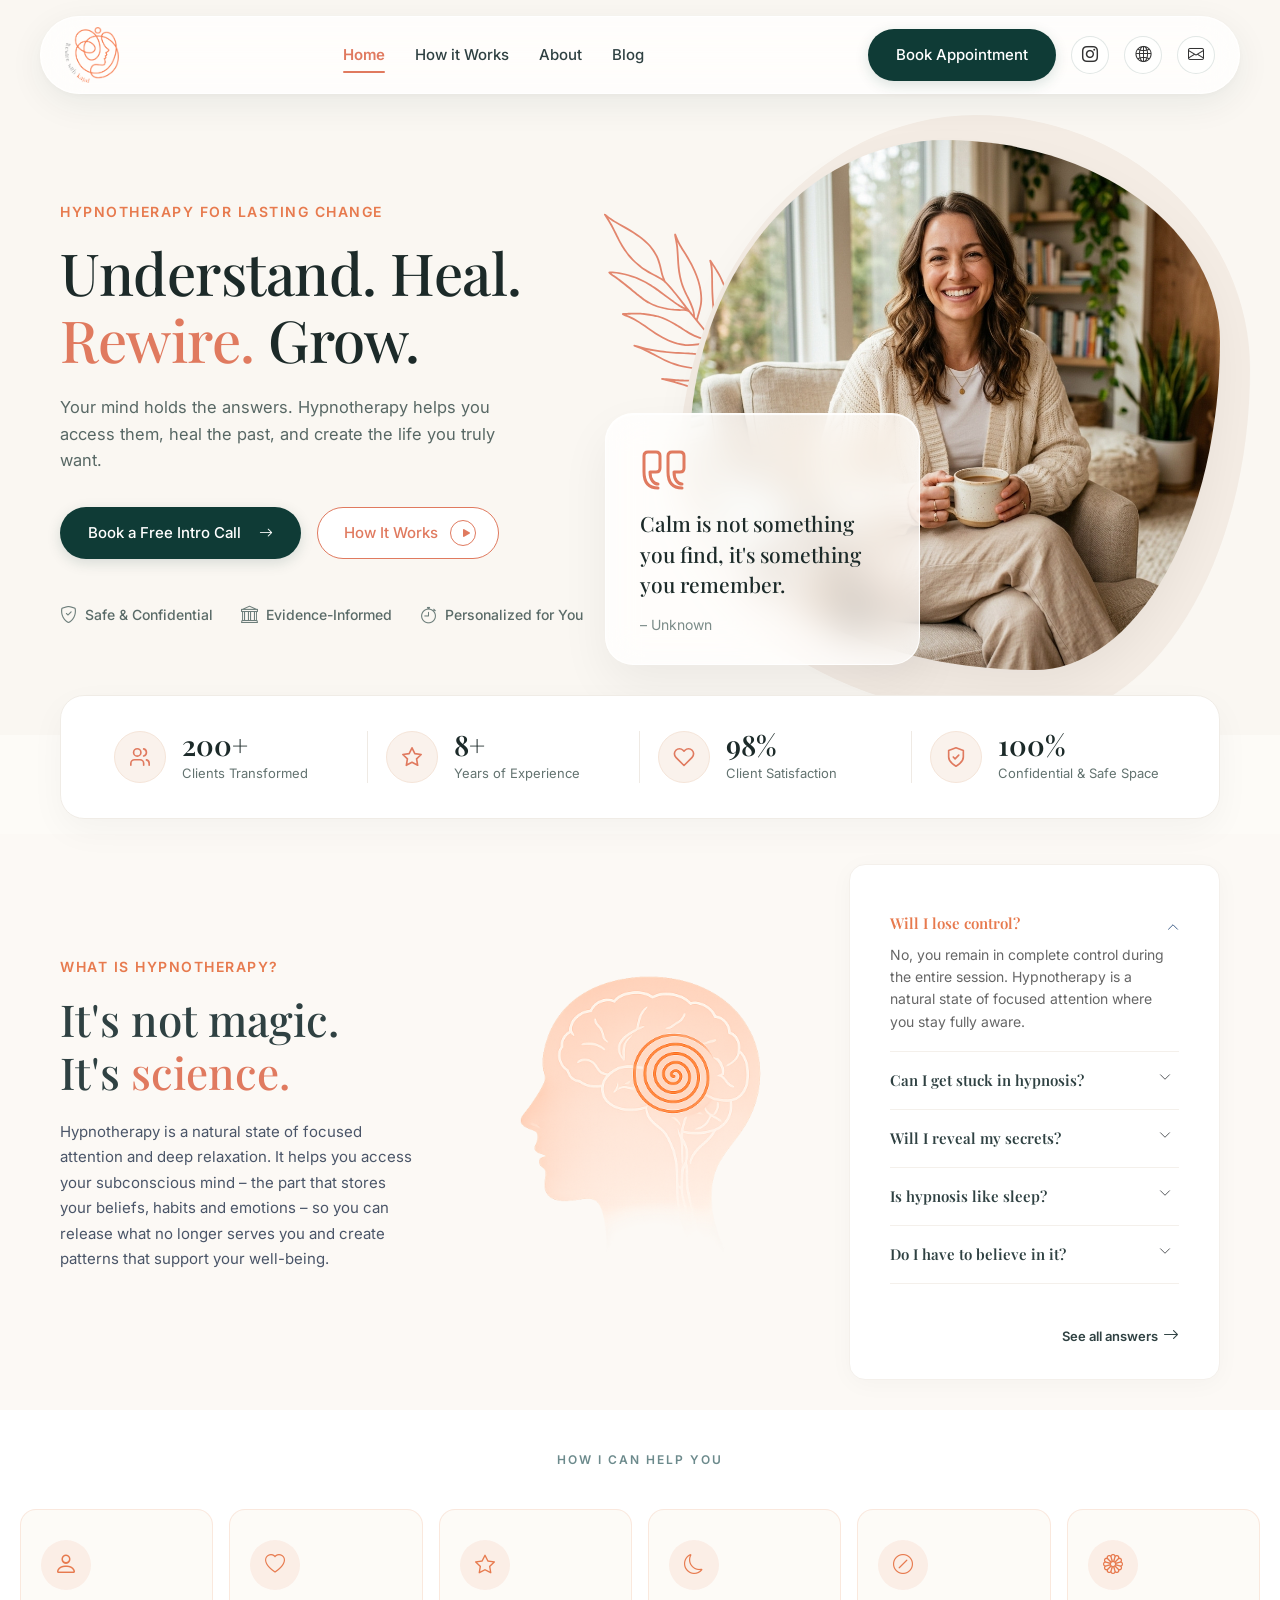
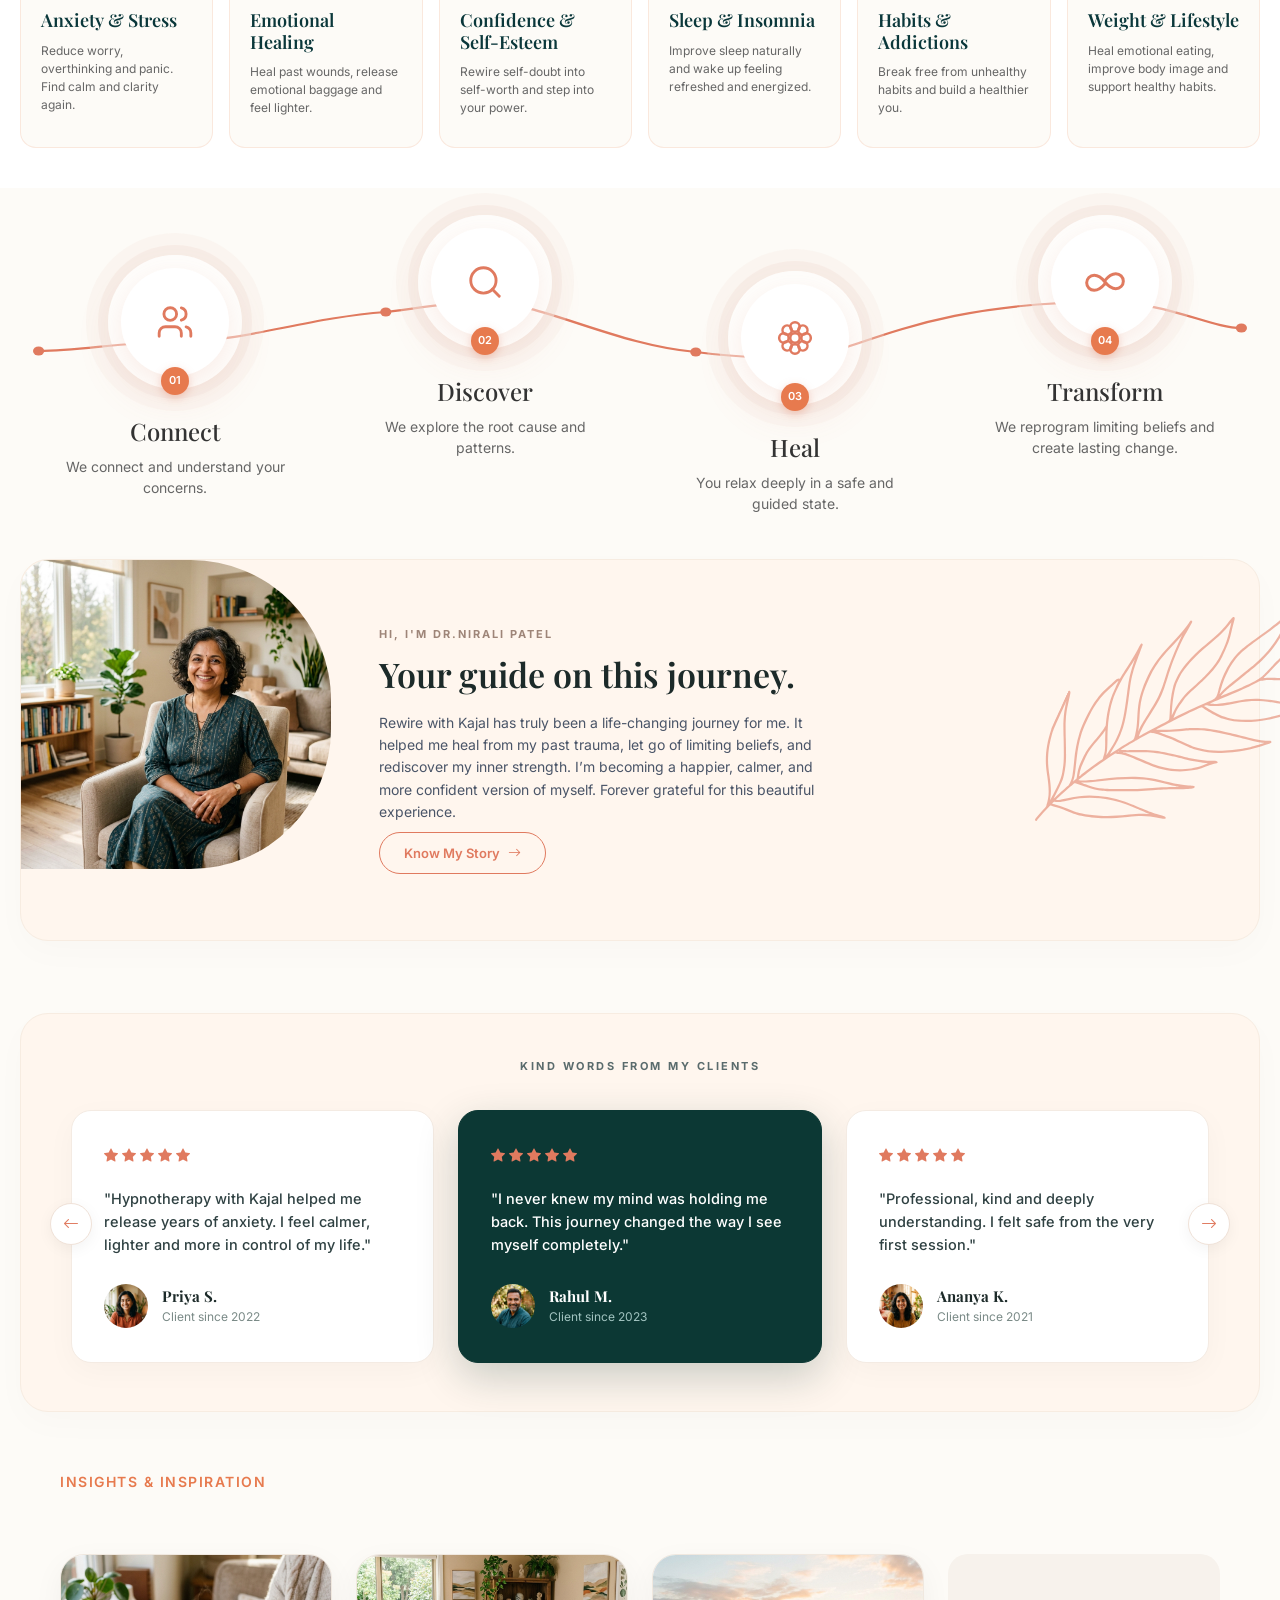
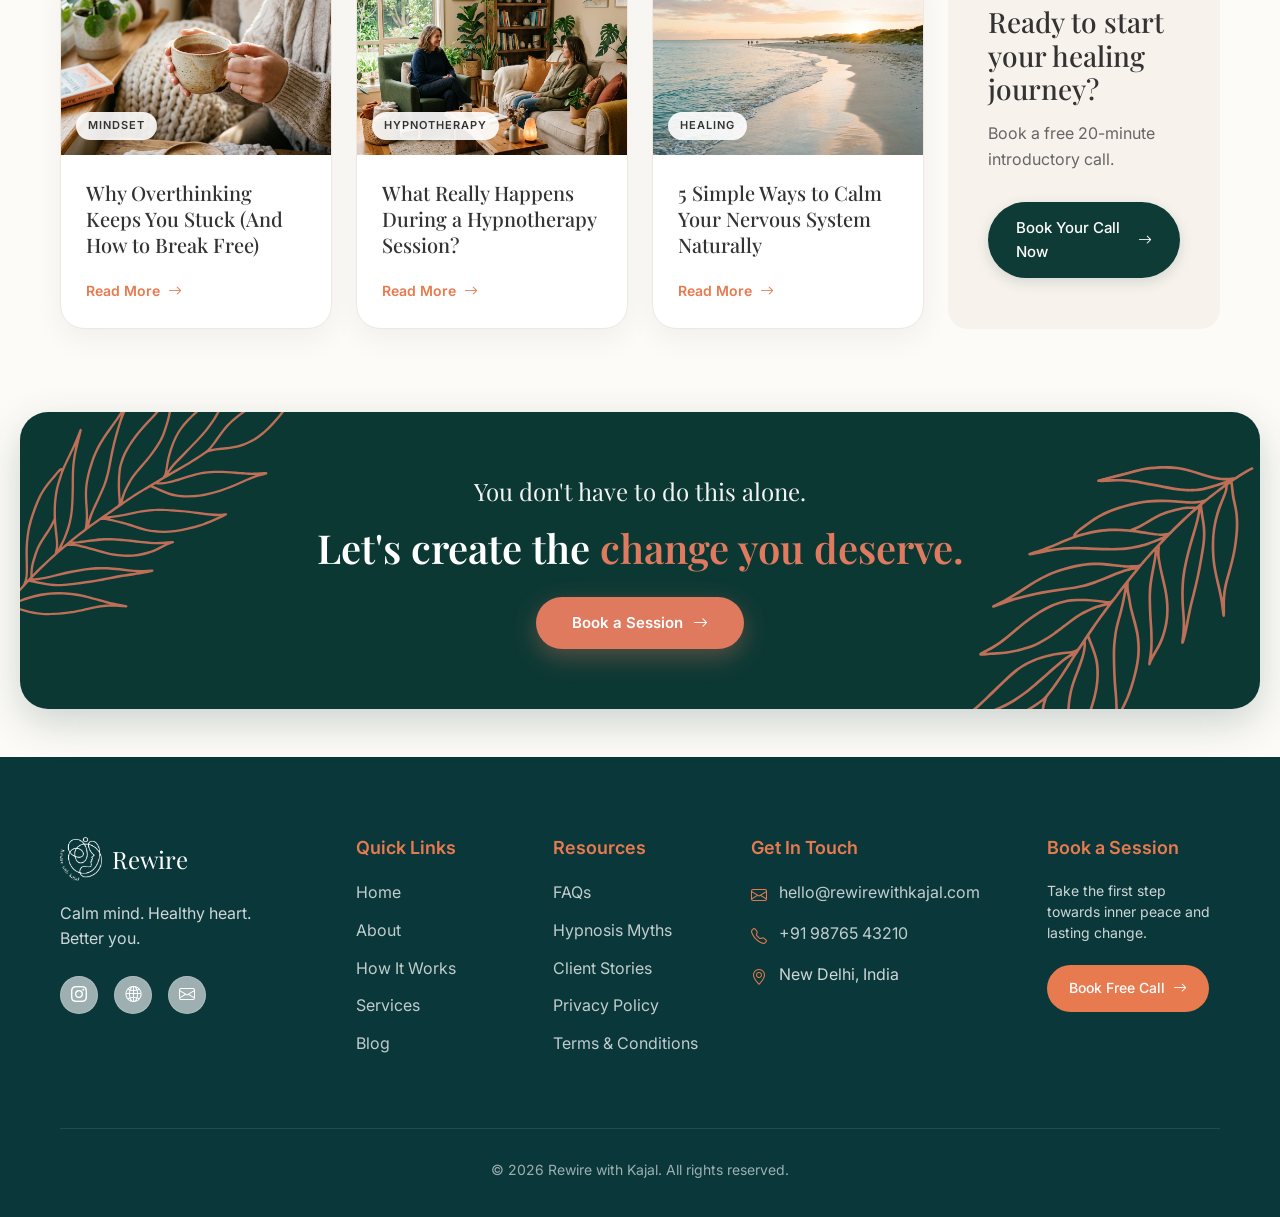
==== commit ca8395e4: "feat: add admin dashboard, booking system, and backend management features" ====
--- a/index.html
+++ b/index.html
@@ -8,6 +8,7 @@
   <link href="https://cdn.jsdelivr.net/npm/bootstrap@5.3.3/dist/css/bootstrap.min.css" rel="stylesheet" />
   <link rel="stylesheet" href="https://cdn.jsdelivr.net/npm/bootstrap-icons@1.11.3/font/bootstrap-icons.min.css" />
   <link rel="stylesheet" href="css/index-redesign.css" />
+  <link rel="icon" type="image/png" href="images/logo3.png" />
 </head>
 
 <body>
@@ -23,7 +24,7 @@
         <a href="index.html" class="active">Home</a>
         <a href="index.html#how-it-works">How it Works</a>
         <a href="about.html">About</a>
-        <a href="blogs.php">Blog</a>
+        <a href="blogs.html">Blog</a>
       </div>
 
       <div class="rw-nav-actions d-none d-lg-flex">
@@ -82,10 +83,12 @@
             <!-- Floating Quote Box -->
             <div class="rw-hero-quote">
               <div class="rw-quote-icon-container">
-                <svg width="44" height="44" viewBox="0 0 32 32" fill="none" xmlns="http://www.w3.org/2000/svg">
-                  <path
-                    d="M10 8C6.13 8 3 11.13 3 15C3 18.87 6.13 22 10 22C10.35 22 10.69 21.97 11.02 21.93C10.11 24.38 7.74 26.13 4.93 26.13H4V28.5H4.93C9.55 28.5 13.41 25.1 14.01 20.63C14.35 18.09 14.12 15 14.12 15C14.12 11.13 10.99 8 10 8ZM24 8C20.13 8 17 11.13 17 15C17 18.87 20.13 22 24 22C24.35 22 24.69 21.97 25.02 21.93C24.11 24.38 21.74 26.13 18.93 26.13H18V28.5H18.93C23.55 28.5 27.41 25.1 28.01 20.63C28.35 18.09 28.12 15 28.12 15C28.12 11.13 24.99 8 24 8Z"
-                    fill="#E07A5F" />
+                <svg width="40" height="40" viewBox="0 0 24 24" fill="none" stroke="#E07A5F" stroke-width="1.5"
+                  stroke-linecap="round" stroke-linejoin="round">
+                  <path d="M3 21c3 0 7-1 7-8V5c0-1.25-.75-2-2-2H4c-1.25 0-2 .75-2 2v6c0 1.25.75 2 2 2h3c0 4-2 6-4 6">
+                  </path>
+                  <path d="M15 21c3 0 7-1 7-8V5c0-1.25-.75-2-2-2h-4c-1.25 0-2 .75-2 2v6c0 1.25.75 2 2 2h3c0 4-2 6-4 6">
+                  </path>
                 </svg>
               </div>
               <p class="rw-quote-text">Calm is not something you find, it's something you remember.</p>
@@ -429,18 +432,19 @@
 
         <!-- Center Text Content -->
         <div class="col-lg-5 col-md-8 ps-lg-5 pe-lg-4 py-4 py-lg-5 px-4">
-          <span class="rw-guide-eyebrow">HI, I'M KAJAL</span>
+          <span class="rw-guide-eyebrow">HI, I'M DR.NIRALI PATEL</span>
           <h2 class="rw-guide-title">Your guide on this journey.</h2>
-          <p class="rw-guide-text">I'm a certified Clinical Hypnotherapist passionate about helping people understand
-            their minds and create meaningful change.</p>
-          <p class="rw-guide-subtext">My approach is compassionate, non-judgmental, and tailored to you.</p>
+          <p class="rw-guide-text">Rewire with Kajal has truly been a life-changing journey for me. It helped me heal
+            from my past trauma, let go of limiting beliefs, and rediscover my inner strength. I’m becoming a happier,
+            calmer, and more confident version of myself. Forever grateful for this beautiful experience.</p>
+
           <a href="about.html" class="rw-guide-btn">Know My Story <i class="bi bi-arrow-right"></i></a>
         </div>
 
         <!-- Right Feature Items & Decorative Leaf SVG -->
         <div class="col-lg-4 col-md-12 py-4 py-lg-5 px-4 pe-lg-5 position-relative">
           <div class="rw-guide-features">
-            <!-- Feature 1 -->
+            <!--            
             <div class="rw-guide-feature-item">
               <div class="rw-guide-icon-badge">
                 <svg width="22" height="22" viewBox="0 0 24 24" fill="none" stroke="#E07A5F" stroke-width="2"
@@ -456,7 +460,6 @@
               </div>
             </div>
 
-            <!-- Feature 2 -->
             <div class="rw-guide-feature-item">
               <div class="rw-guide-icon-badge">
                 <svg width="22" height="22" viewBox="0 0 24 24" fill="none" stroke="#E07A5F" stroke-width="2"
@@ -472,7 +475,6 @@
               </div>
             </div>
 
-            <!-- Feature 3 -->
             <div class="rw-guide-feature-item">
               <div class="rw-guide-icon-badge">
                 <svg width="22" height="22" viewBox="0 0 24 24" fill="none" stroke="#E07A5F" stroke-width="2"
@@ -487,13 +489,13 @@
                 <p>Helping you achieve long-lasting change, not quick fixes.</p>
               </div>
             </div>
-          </div>
-
-          <!-- Decorative Leaf Branch on Far Right -->
-          <img src="images/noun-floral-5095798.svg" class="rw-guide-leaf-svg" alt="Leaf Decor Branch">
-        </div>
-      </div>
-    </div>
+          </div> -->
+
+            <!-- Decorative Leaf Branch on Far Right -->
+            <img src="images/noun-floral-5095798.svg" class="rw-guide-leaf-svg" alt="Leaf Decor Branch">
+          </div>
+        </div>
+      </div>
   </section>
 
   <!-- Testimonials - Kind Words From My Clients -->
@@ -678,9 +680,14 @@
           </a>
           <p class="mb-4">Calm mind. Healthy heart.<br>Better you.</p>
           <div class="d-flex gap-3">
-            <a href="https://www.instagram.com/rewirewithkajal/" target="_blank" class="rw-social-icon" style="border-color: rgba(255,255,255,0.2); color:#fff;" aria-label="Instagram"><i class="bi bi-instagram"></i></a>
-            <a href="index.html" class="rw-social-icon" style="border-color: rgba(255,255,255,0.2); color:#fff;" aria-label="Website"><i class="bi bi-globe2"></i></a>
-            <a href="mailto:hello@rewirewithkajal.com" class="rw-social-icon" style="border-color: rgba(255,255,255,0.2); color:#fff;" aria-label="Email"><i class="bi bi-envelope"></i></a>
+            <a href="https://www.instagram.com/rewirewithkajal/" target="_blank" class="rw-social-icon"
+              style="border-color: rgba(255,255,255,0.2); color:#fff;" aria-label="Instagram"><i
+                class="bi bi-instagram"></i></a>
+            <a href="index.html" class="rw-social-icon" style="border-color: rgba(255,255,255,0.2); color:#fff;"
+              aria-label="Website"><i class="bi bi-globe2"></i></a>
+            <a href="mailto:hello@rewirewithkajal.com" class="rw-social-icon"
+              style="border-color: rgba(255,255,255,0.2); color:#fff;" aria-label="Email"><i
+                class="bi bi-envelope"></i></a>
           </div>
         </div>
 
@@ -691,7 +698,7 @@
             <li><a href="about.html">About</a></li>
             <li><a href="index.html#how-it-works">How It Works</a></li>
             <li><a href="index.html#services">Services</a></li>
-            <li><a href="blogs.php">Blog</a></li>
+            <li><a href="blogs.html">Blog</a></li>
           </ul>
         </div>
 
@@ -709,7 +716,8 @@
         <div class="col-lg-3 col-md-6">
           <h5>Get In Touch</h5>
           <ul class="rw-footer-contact">
-            <li><i class="bi bi-envelope"></i> <a href="mailto:hello@rewirewithkajal.com">hello@rewirewithkajal.com</a></li>
+            <li><i class="bi bi-envelope"></i> <a href="mailto:hello@rewirewithkajal.com">hello@rewirewithkajal.com</a>
+            </li>
             <li><i class="bi bi-telephone"></i> <a href="tel:+919876543210">+91 98765 43210</a></li>
             <li><i class="bi bi-geo-alt"></i> <span>New Delhi, India</span></li>
           </ul>
@@ -717,7 +725,8 @@
 
         <div class="col-lg-2 col-md-6">
           <h5>Book a Session</h5>
-          <p class="mb-3" style="font-size: 14px; line-height: 1.5;">Take the first step towards inner peace and lasting change.</p>
+          <p class="mb-3" style="font-size: 14px; line-height: 1.5;">Take the first step towards inner peace and lasting
+            change.</p>
           <a href="appointment.html" class="rw-footer-btn">Book Free Call <i class="bi bi-arrow-right"></i></a>
         </div>
       </div>
--- a/css/index-redesign.css
+++ b/css/index-redesign.css
@@ -233,7 +233,7 @@
 /* Hero Section */
 .rw-hero {
   padding-top: 140px;
-  padding-bottom: 90px;
+  padding-bottom: 45px;
   position: relative;
   overflow: hidden;
   background-color: #FAF7F2;
@@ -445,10 +445,10 @@
 /* Stats Section */
 .rw-stats-section {
   padding: 0 20px;
-  margin-top: -45px;
+  margin-top: -40px;
   position: relative;
   z-index: 20;
-  padding-bottom: 40px;
+  padding-bottom: 15px;
 }
 
 .rw-stats-container {
@@ -556,7 +556,7 @@
 
 /* What is Hypnotherapy */
 .rw-section {
-  padding: 100px 0;
+  padding: 35px 0;
 }
 
 .rw-section-bg-white {
@@ -565,7 +565,7 @@
 
 .rw-what-is {
   background-color: #FCF9F5;
-  padding: 45px 0;
+  padding: 30px 0;
 }
 
 .rw-what-is h2 {
@@ -734,7 +734,7 @@
 
 /* How It Works Redesign - Sine Wave Layout */
 .rw-process-wave-section {
-  padding: 55px 0 85px 0;
+  padding: 25px 0 35px 0;
   background-color: var(--rw-bg-light, #FDFBF7);
   position: relative;
   overflow: visible;
@@ -743,7 +743,7 @@
 .rw-process-wave-wrapper {
   position: relative;
   width: 100%;
-  padding-top: 40px;
+  padding-top: 20px;
 }
 
 .rw-process-svg-wrap {
@@ -784,12 +784,15 @@
   .rw-step-1 {
     transform: translateY(22px);
   }
+
   .rw-step-2 {
     transform: translateY(-18px);
   }
+
   .rw-step-3 {
     transform: translateY(38px);
   }
+
   .rw-step-4 {
     transform: translateY(-18px);
   }
@@ -807,9 +810,9 @@
   height: 134px;
   border-radius: 50%;
   background: rgba(255, 255, 255, 0.45);
-  box-shadow: 
-    0 0 0 10px rgba(244, 230, 222, 0.55), 
-    0 0 0 22px rgba(244, 230, 222, 0.28), 
+  box-shadow:
+    0 0 0 10px rgba(244, 230, 222, 0.55),
+    0 0 0 22px rgba(244, 230, 222, 0.28),
     0 15px 35px rgba(224, 122, 95, 0.09);
   display: flex;
   align-items: center;
@@ -872,6 +875,7 @@
     flex-wrap: wrap;
     gap: 40px 0;
   }
+
   .rw-process-item {
     flex: 0 0 50%;
     max-width: 50%;
@@ -996,9 +1000,6 @@
   .rw-about-content-col {
     padding: 40px 20px;
   }
-}
-
-font-size: 14px;
 }
 
 /* Testimonials */
@@ -1444,7 +1445,7 @@
   flex-direction: column;
   gap: 22px;
   position: relative;
-  z-index: 2;
+  z-index: 5;
 }
 
 .rw-guide-feature-item {
@@ -1482,14 +1483,14 @@
 
 .rw-guide-leaf-svg {
   position: absolute;
-  right: -55px;
-  bottom: -40px;
-  width: 215px;
+  right: -80px;
+  bottom: -200px;
+  width: 240px;
   height: auto;
   pointer-events: none;
-  opacity: 0.9;
-  transform: rotate(10deg);
-  z-index: 10;
+  opacity: 0.55;
+  transform: rotate(25deg);
+  z-index: 1;
 }
 
 @media (max-width: 991px) {
@@ -1497,6 +1498,7 @@
     border-radius: 0;
     max-height: 340px;
   }
+
   .rw-guide-banner {
     border-radius: 20px;
   }
@@ -1529,7 +1531,7 @@
 .rw-testimonial-card-v2 {
   background: #ffffff;
   border-radius: 20px;
-  padding: 32px 30px;
+  padding: 34px 32px;
   height: 100%;
   display: flex;
   flex-direction: column;
@@ -1609,17 +1611,17 @@
 
 /* Carousel Navigation Buttons */
 .rw-carousel-nav-btn {
-  width: 46px;
-  height: 46px;
+  width: 42px;
+  height: 42px;
   border-radius: 50%;
   background: #ffffff;
-  border: none;
-  box-shadow: 0 6px 20px rgba(0, 0, 0, 0.06);
+  border: 1px solid #F0E2D8;
+  box-shadow: 0 4px 15px rgba(0, 0, 0, 0.05);
   color: #E07A5F;
   display: flex;
   align-items: center;
   justify-content: center;
-  font-size: 18px;
+  font-size: 16px;
   position: absolute;
   top: 50%;
   transform: translateY(-50%);
@@ -1629,17 +1631,19 @@
 }
 
 .rw-carousel-nav-btn:hover {
-  background: #E07A5F;
-  color: #ffffff;
-  box-shadow: 0 8px 24px rgba(224, 122, 95, 0.3);
+  background: #ffffff;
+  color: #E07A5F;
+  border-color: #E07A5F;
+  box-shadow: 0 6px 20px rgba(224, 122, 95, 0.25);
+  transform: translateY(-50%) scale(1.06);
 }
 
 .rw-carousel-prev {
-  left: -23px;
+  left: -21px;
 }
 
 .rw-carousel-next {
-  right: -23px;
+  right: -21px;
 }
 
 @media (max-width: 991px) {
@@ -1647,9 +1651,11 @@
     padding: 36px 24px;
     border-radius: 20px;
   }
+
   .rw-carousel-prev {
     left: -10px;
   }
+
   .rw-carousel-next {
     right: -10px;
   }
@@ -1756,16 +1762,20 @@
     padding: 50px 24px;
     border-radius: 20px;
   }
+
   .rw-cta-subtitle {
     font-size: 20px;
   }
+
   .rw-cta-title {
     font-size: 30px;
   }
+
   .rw-cta-leaf-left {
     width: 170px;
     left: -30px;
   }
+
   .rw-cta-leaf-right {
     width: 180px;
     right: -30px;
@@ -2148,9 +2158,11 @@
     padding: 36px 24px;
     border-radius: 20px;
   }
+
   .rw-about-hero-title {
     font-size: 32px;
   }
+
   .rw-about-quote-card {
     position: relative;
     top: auto;
@@ -2158,6 +2170,7 @@
     margin: 20px auto 0 auto;
     max-width: 100%;
   }
+
   .rw-about-stats-grid {
     grid-template-columns: repeat(2, 1fr);
   }
@@ -2210,7 +2223,7 @@
 .rw-about-glass-quote {
   position: absolute;
   top: 70px;
-  right: -75px;
+  right: -170px;
   background: rgba(255, 255, 255, 0.78);
   backdrop-filter: blur(18px) saturate(180%);
   -webkit-backdrop-filter: blur(18px) saturate(180%);
@@ -2242,7 +2255,7 @@
 
 /* Blog Hero Header */
 .rw-blog-hero {
-  margin-top: 50px;
+  margin-top: 135px;
   margin-bottom: 30px;
 }
 
@@ -2921,23 +2934,33 @@
 
 /* Mobile Responsiveness for Appointment Page */
 @media (max-width: 991px) {
+  .rw-blog-hero {
+    margin-top: 110px;
+    margin-bottom: 24px;
+  }
+
   .rw-apt-hero-images-wrap {
     padding-left: 0;
     margin-top: 30px;
   }
+
   .rw-apt-float-badge {
     left: 20px;
     bottom: 20px;
   }
+
   .rw-privacy-panel {
     padding: 40px 30px;
   }
+
   .rw-form-panel {
     padding: 40px 30px;
   }
+
   .rw-quote-commitment-banner {
     padding: 30px 25px;
   }
+
   .rw-commitment-img-wrap {
     margin-top: 20px;
   }
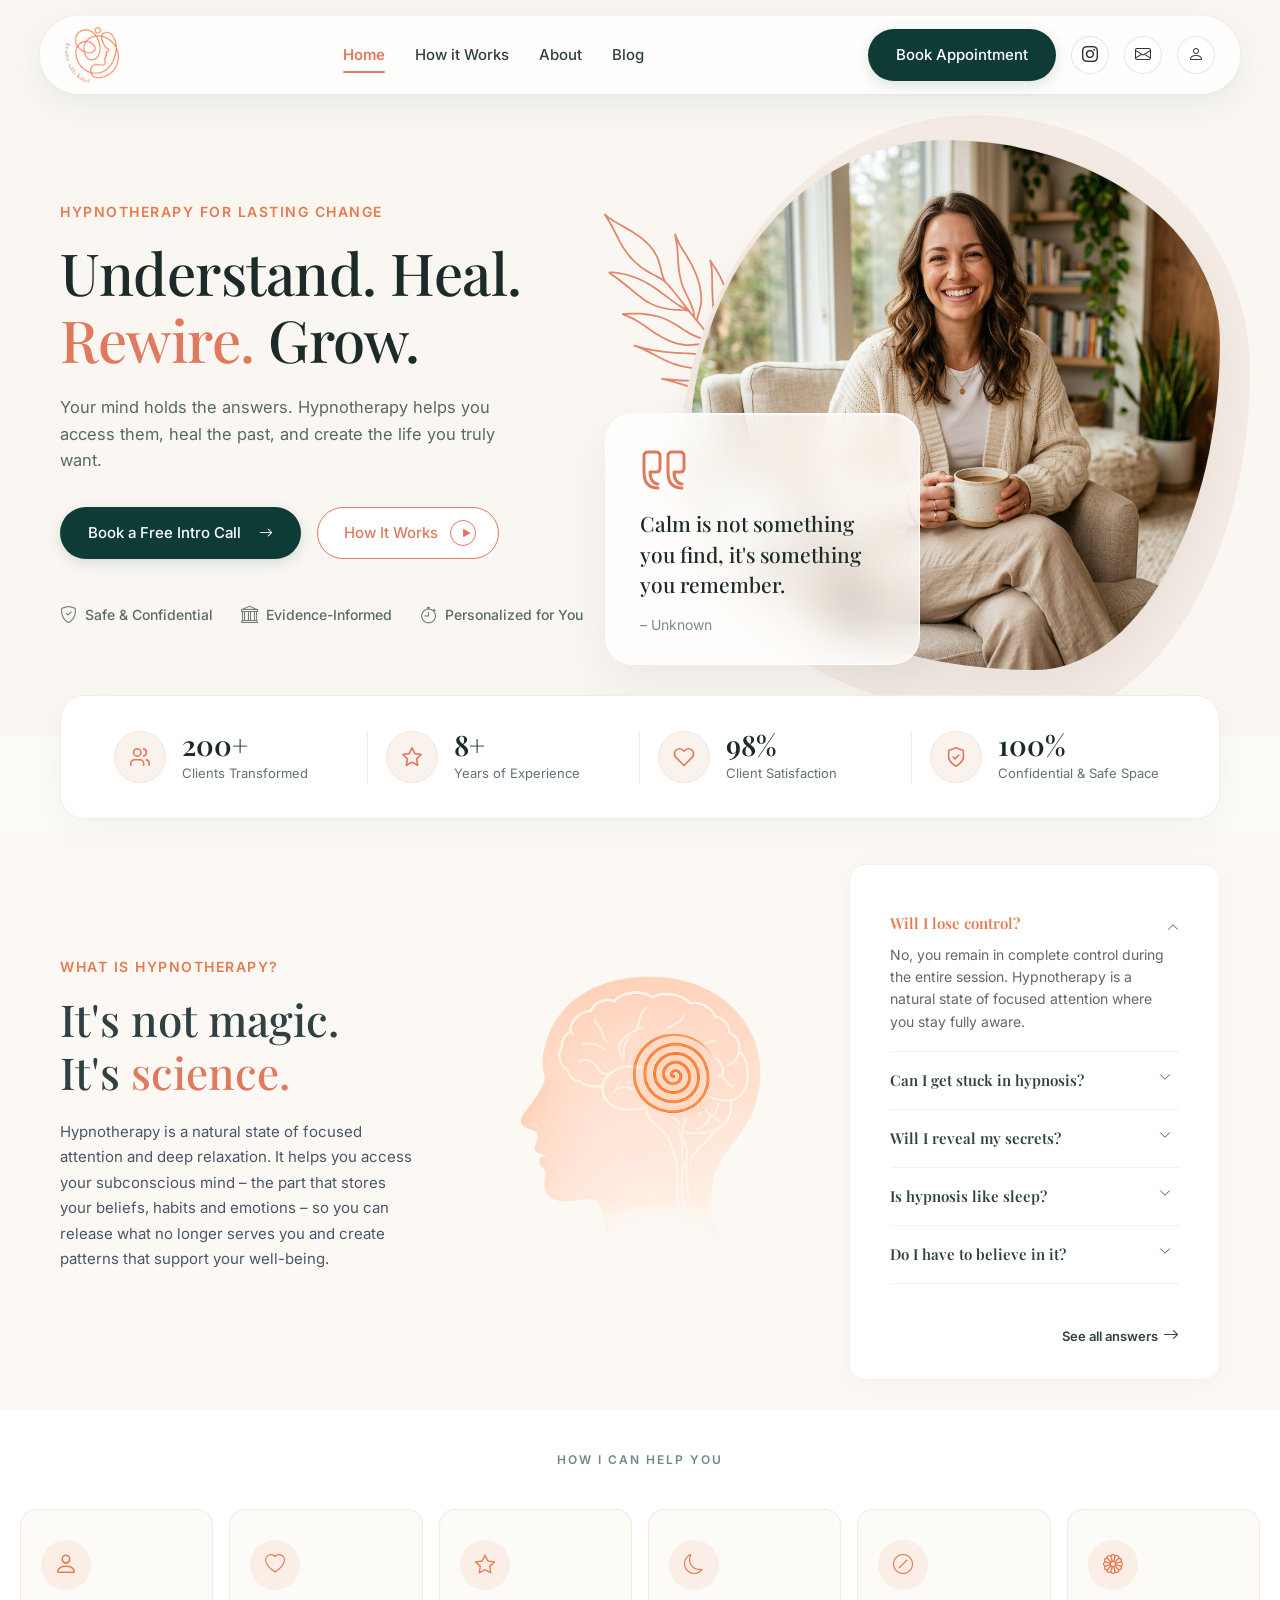
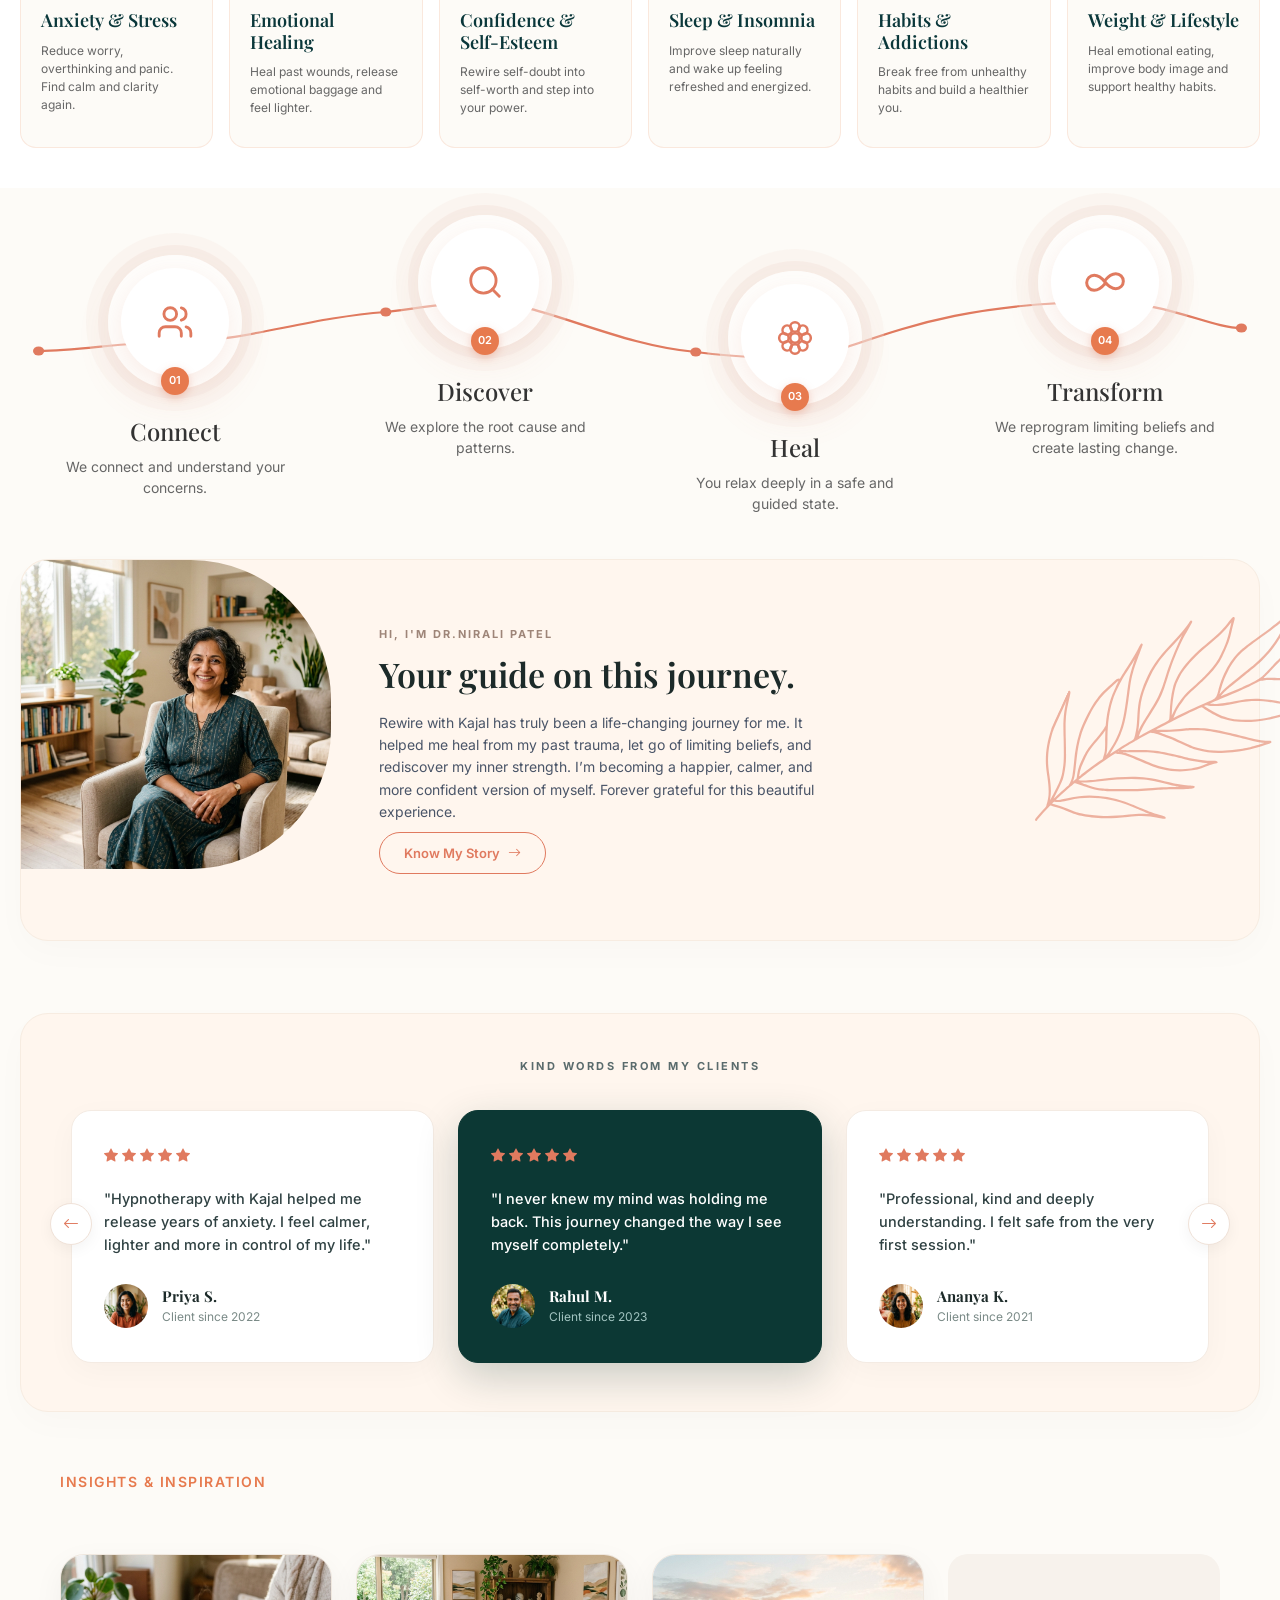
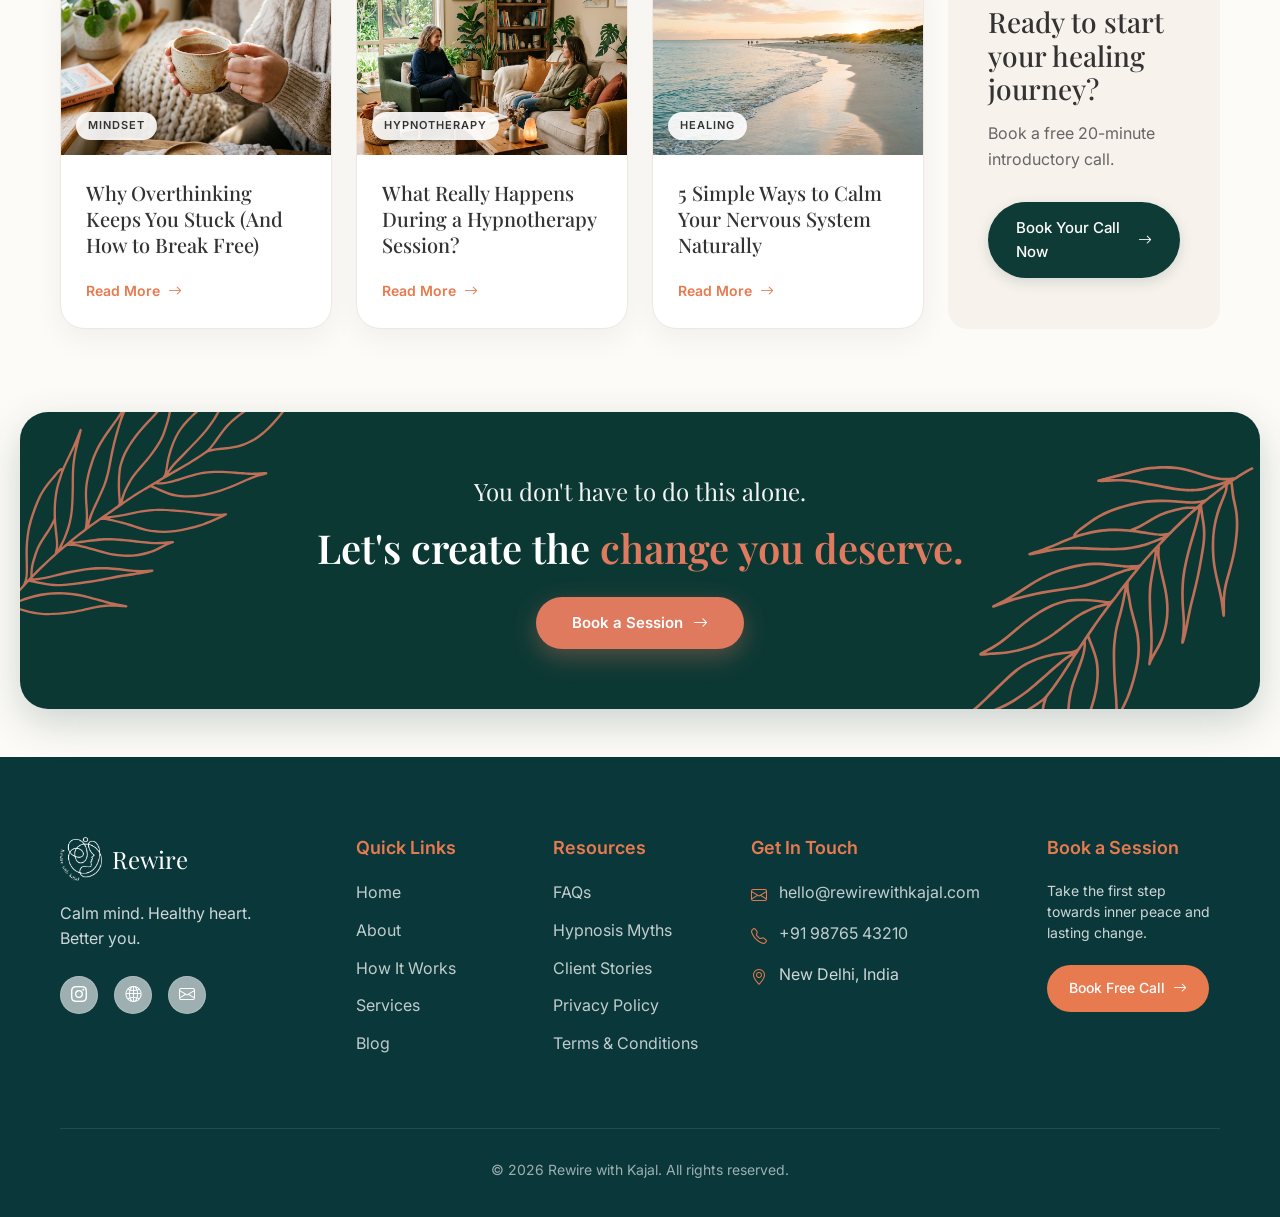
==== commit 142db378: "feat: implement blog, admin dashboard, session management, and customer intake features" ====
--- a/index.html
+++ b/index.html
@@ -24,16 +24,16 @@
         <a href="index.html" class="active">Home</a>
         <a href="index.html#how-it-works">How it Works</a>
         <a href="about.html">About</a>
-        <a href="blogs.html">Blog</a>
+        <a href="blog.html">Blog</a>
       </div>
 
       <div class="rw-nav-actions d-none d-lg-flex">
-        <a href="appointment.html" class="rw-btn rw-btn-primary">Book Appointment</a>
+        <a href="appointment.html#booking-form" class="rw-btn rw-btn-primary">Book Appointment</a>
         <a href="https://www.instagram.com/rewirewithkajal/" class="rw-social-icon" target="_blank"
           aria-label="Instagram"><i class="bi bi-instagram"></i></a>
-        <a href="index.html" class="rw-social-icon" aria-label="Website"><i class="bi bi-globe2"></i></a>
         <a href="mailto:hello@rewirewithkajal.com" class="rw-social-icon" aria-label="Email"><i
             class="bi bi-envelope"></i></a>
+        <a href="customer-login.html" class="rw-social-icon" aria-label="Login"><i class="bi bi-person"></i></a>
       </div>
 
       <button class="navbar-toggler d-lg-none" type="button"
@@ -54,7 +54,7 @@
             create the life you truly want.</p>
 
           <div class="rw-hero-buttons">
-            <a href="appointment.html" class="rw-btn rw-btn-primary">
+            <a href="appointment.html#booking-form" class="rw-btn rw-btn-primary">
               Book a Free Intro Call <i class="bi bi-arrow-right"></i>
             </a>
             <a href="#how-it-works" class="rw-btn rw-btn-secondary">
@@ -641,7 +641,7 @@
           <div class="rw-cta-card">
             <h3>Ready to start your healing journey?</h3>
             <p>Book a free 20-minute introductory call.</p>
-            <a href="appointment.html" class="rw-btn rw-btn-primary">Book Your Call Now <i
+            <a href="appointment.html#booking-form" class="rw-btn rw-btn-primary">Book Your Call Now <i
                 class="bi bi-arrow-right"></i></a>
           </div>
         </div>
@@ -660,7 +660,7 @@
         <span class="rw-cta-subtitle">You don't have to do this alone.</span>
         <h2 class="rw-cta-title">Let's create the <span class="rw-accent-text">change you deserve.</span></h2>
         <div class="mt-4">
-          <a href="appointment.html" class="rw-cta-btn">Book a Session <i class="bi bi-arrow-right"></i></a>
+          <a href="appointment.html#booking-form" class="rw-cta-btn">Book a Session <i class="bi bi-arrow-right"></i></a>
         </div>
       </div>
 
@@ -698,7 +698,7 @@
             <li><a href="about.html">About</a></li>
             <li><a href="index.html#how-it-works">How It Works</a></li>
             <li><a href="index.html#services">Services</a></li>
-            <li><a href="blogs.html">Blog</a></li>
+            <li><a href="blog.html">Blog</a></li>
           </ul>
         </div>
 
@@ -727,7 +727,7 @@
           <h5>Book a Session</h5>
           <p class="mb-3" style="font-size: 14px; line-height: 1.5;">Take the first step towards inner peace and lasting
             change.</p>
-          <a href="appointment.html" class="rw-footer-btn">Book Free Call <i class="bi bi-arrow-right"></i></a>
+          <a href="appointment.html#booking-form" class="rw-footer-btn">Book Free Call <i class="bi bi-arrow-right"></i></a>
         </div>
       </div>
 
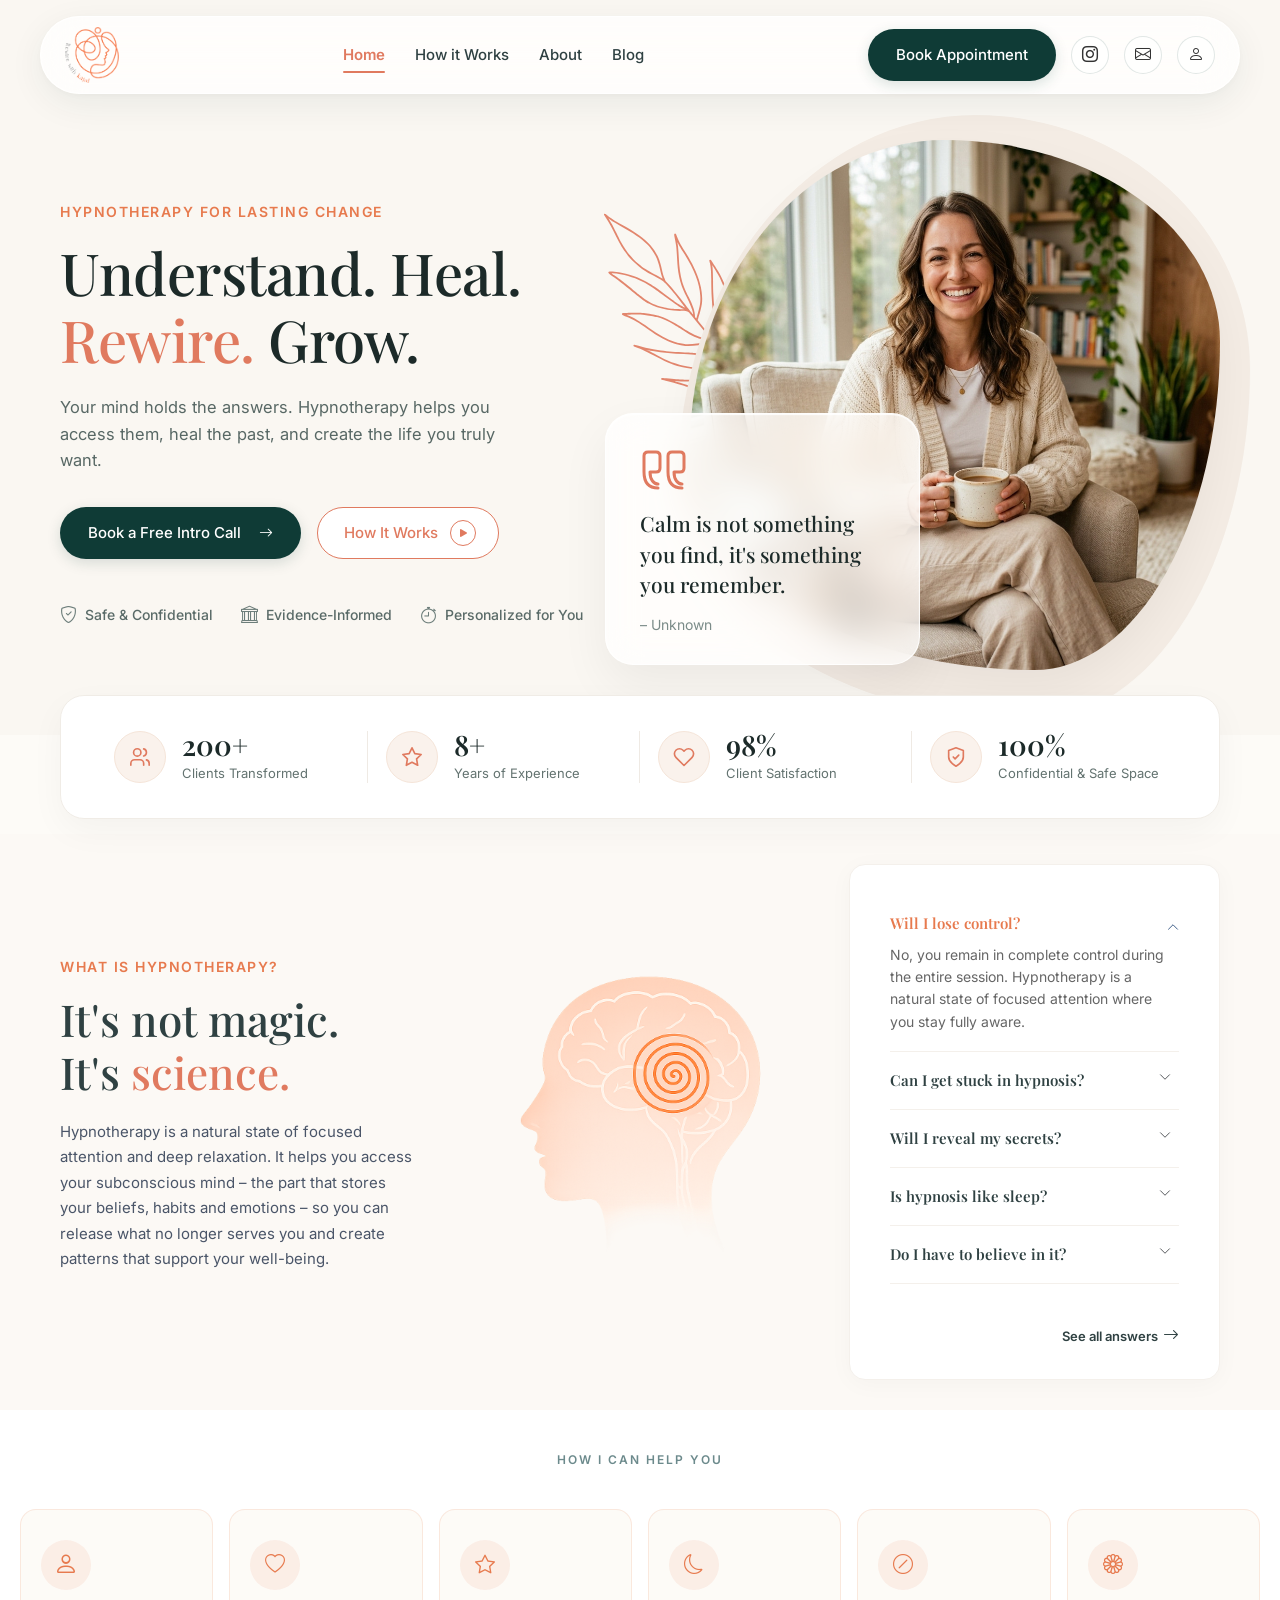
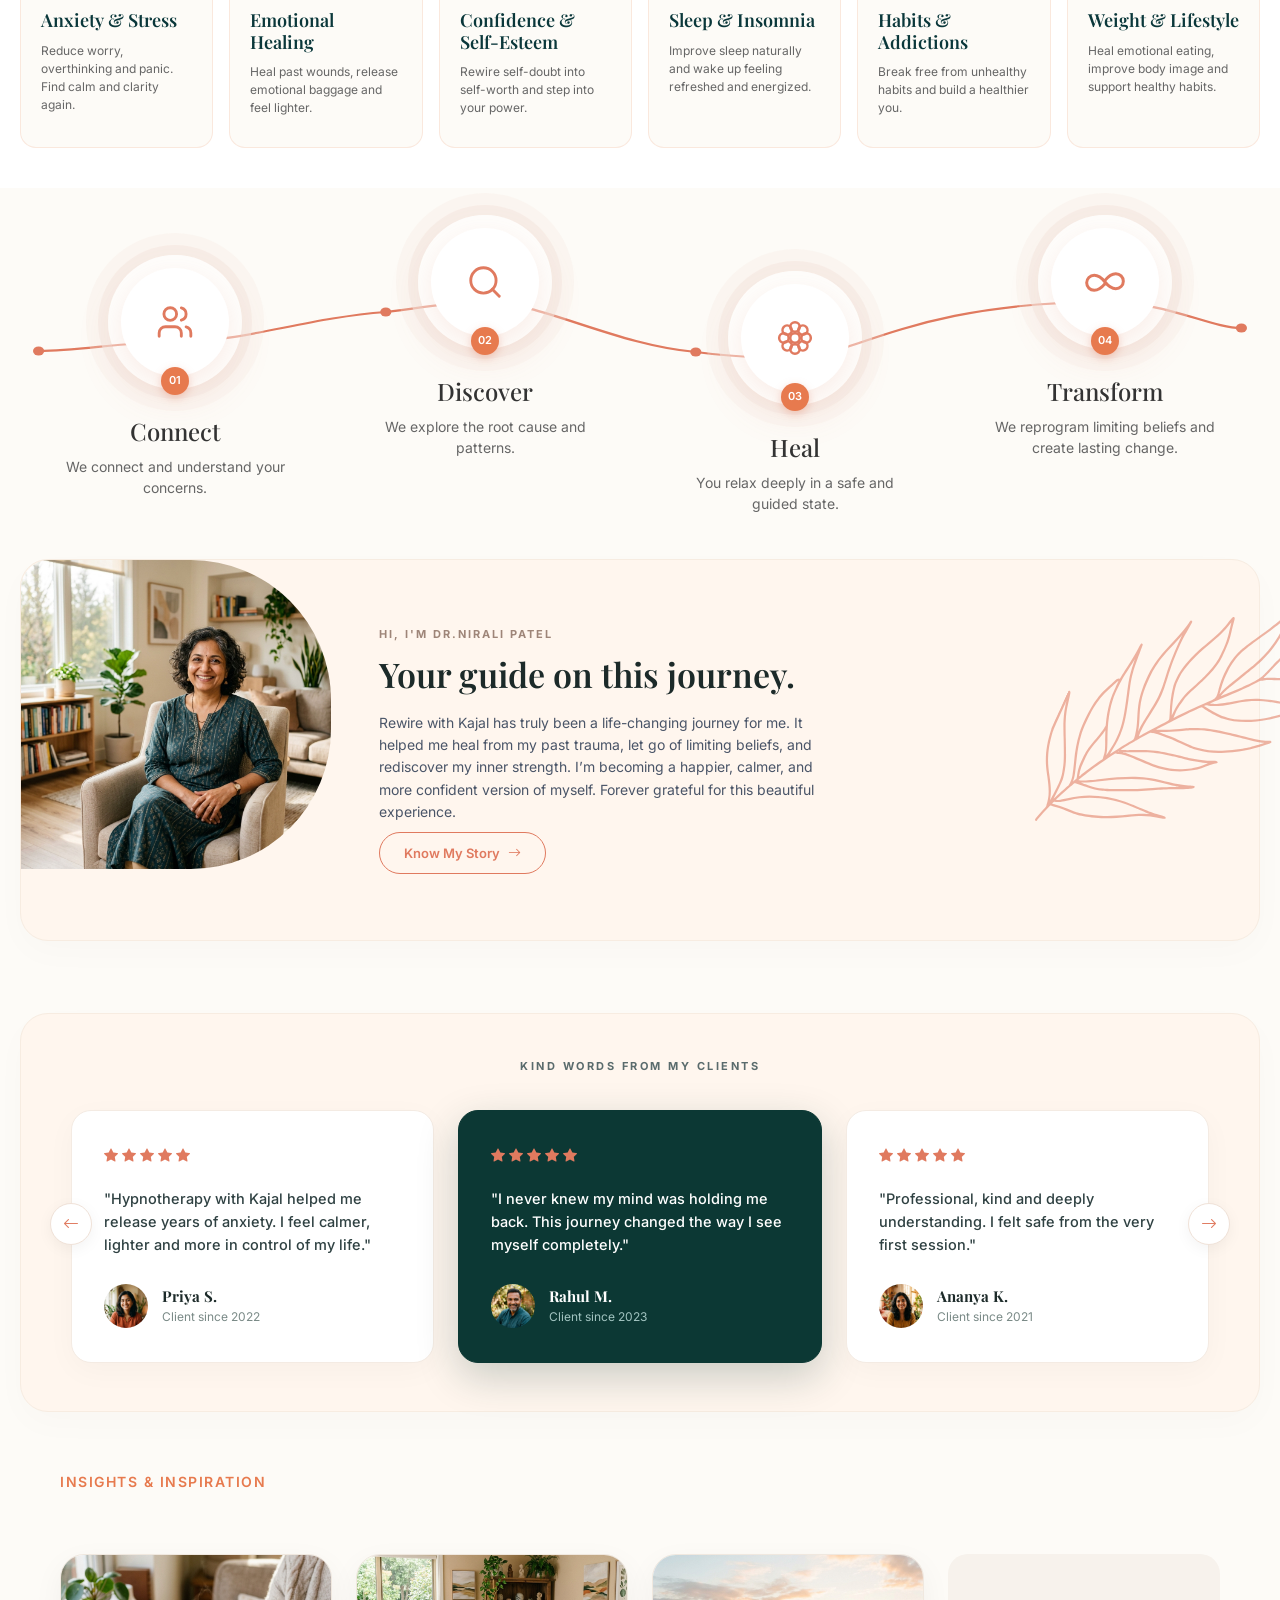
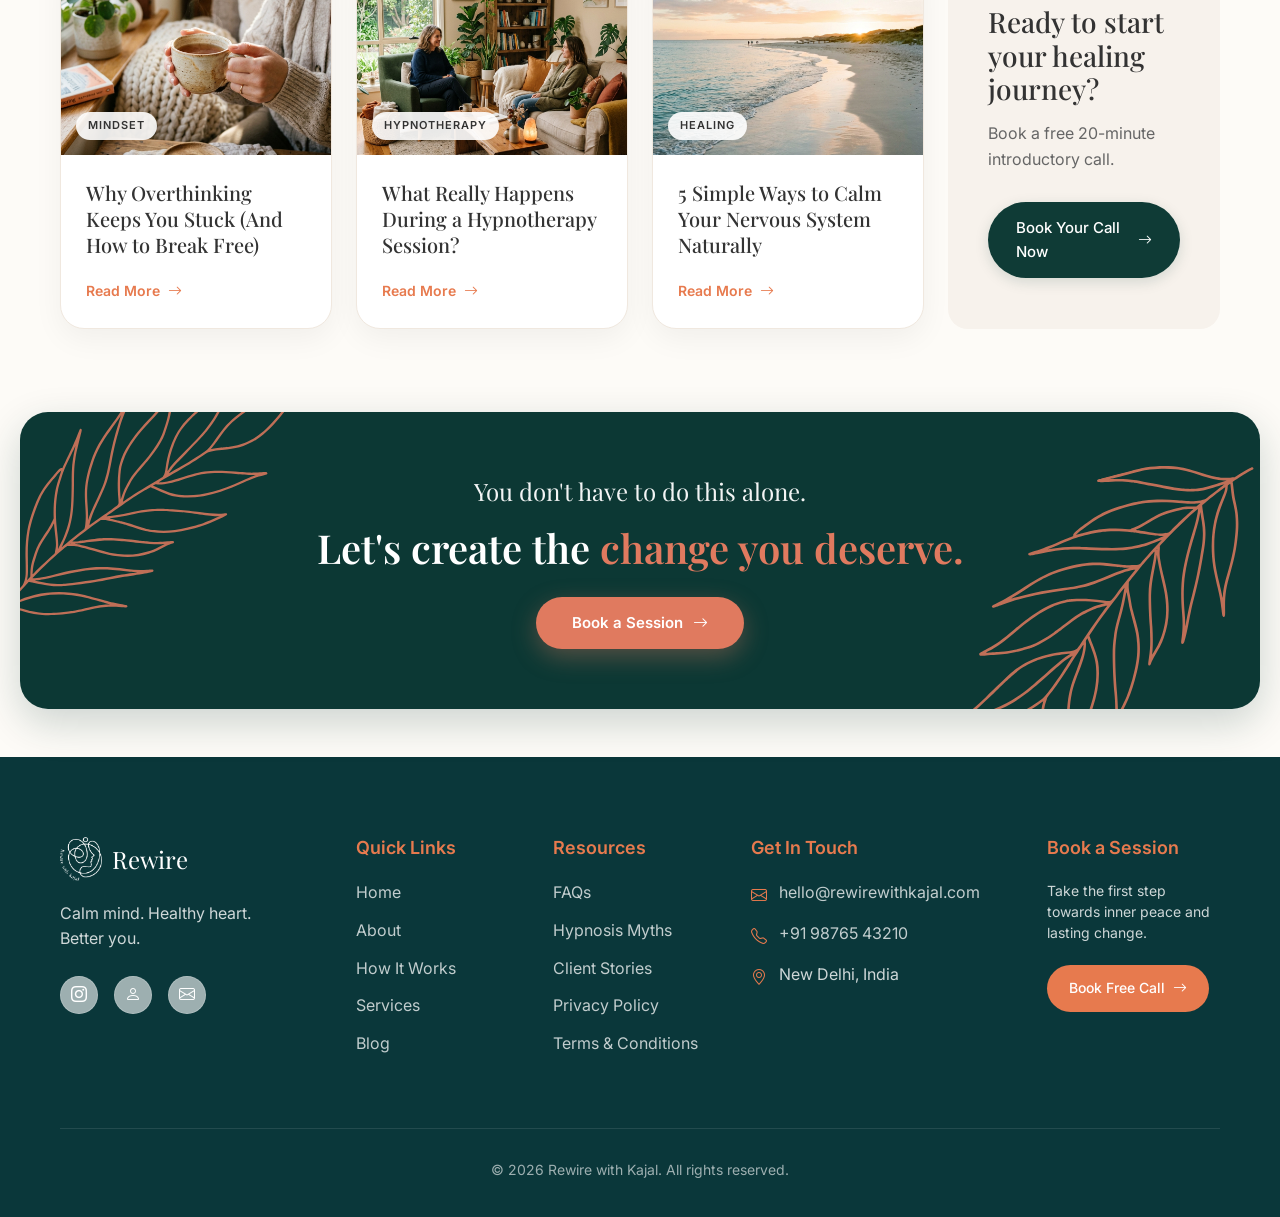
==== commit 0c902cd6: "feat: add index-redesign.css and update index.html for homepage redesign" ====
--- a/index.html
+++ b/index.html
@@ -420,7 +420,8 @@
   </section>
 
   <!-- About Kajal - Your Guide on this Journey Banner -->
-  <section class="rw-container py-5" style="max-width: 1440px;">
+  <section class="py-5">
+    <div class="rw-container" style="max-width: 1440px;">
     <div class="rw-guide-banner">
       <div class="row g-0 align-items-center">
         <!-- Left Photo with Arch Curve -->
@@ -496,10 +497,12 @@
           </div>
         </div>
       </div>
+    </div>
   </section>
 
   <!-- Testimonials - Kind Words From My Clients -->
-  <section class="rw-container py-4" style="max-width: 1440px;">
+  <section class="py-4">
+    <div class="rw-container" style="max-width: 1440px;">
     <div class="rw-testimonial-banner">
       <span class="rw-testimonial-eyebrow">KIND WORDS FROM MY CLIENTS</span>
 
@@ -588,6 +591,7 @@
         </div>
       </div>
     </div>
+    </div>
   </section>
 
   <!-- Insights -->
@@ -650,7 +654,8 @@
   </section>
 
   <!-- Pre Footer / Book a Session CTA Banner -->
-  <section class="rw-container py-5" style="max-width: 1440px;">
+  <section class="py-5">
+    <div class="rw-container" style="max-width: 1440px;">
     <div class="rw-cta-banner">
       <!-- Left Floral Leaf Decor -->
       <img src="images/noun-floral-5095798.svg" class="rw-cta-leaf-left" alt="Leaf Decor Left">
@@ -666,6 +671,7 @@
 
       <!-- Right Floral Leaf Decor -->
       <img src="images/noun-floral-5095798.svg" class="rw-cta-leaf-right" alt="Leaf Decor Right">
+    </div>
     </div>
   </section>
 
@@ -683,8 +689,8 @@
             <a href="https://www.instagram.com/rewirewithkajal/" target="_blank" class="rw-social-icon"
               style="border-color: rgba(255,255,255,0.2); color:#fff;" aria-label="Instagram"><i
                 class="bi bi-instagram"></i></a>
-            <a href="index.html" class="rw-social-icon" style="border-color: rgba(255,255,255,0.2); color:#fff;"
-              aria-label="Website"><i class="bi bi-globe2"></i></a>
+            <a href="customer-login.html" class="rw-social-icon" style="border-color: rgba(255,255,255,0.2); color:#fff;"
+              aria-label="Login"><i class="bi bi-person"></i></a>
             <a href="mailto:hello@rewirewithkajal.com" class="rw-social-icon"
               style="border-color: rgba(255,255,255,0.2); color:#fff;" aria-label="Email"><i
                 class="bi bi-envelope"></i></a>
--- a/css/index-redesign.css
+++ b/css/index-redesign.css
@@ -330,6 +330,10 @@
   font-size: 12px;
   margin-left: 2px;
   color: #E07A5F;
+}
+
+.rw-play-icon-wrap .bi-play-fill {
+  margin-left: 1px;
 }
 
 .rw-trust-badges {
@@ -801,7 +805,8 @@
 .rw-process-badge-wrap {
   position: relative;
   margin-bottom: 28px;
-  display: inline-block;
+  display: flex;
+  justify-content: center;
 }
 
 /* Multi-layer Concentric Glowing Circle */
